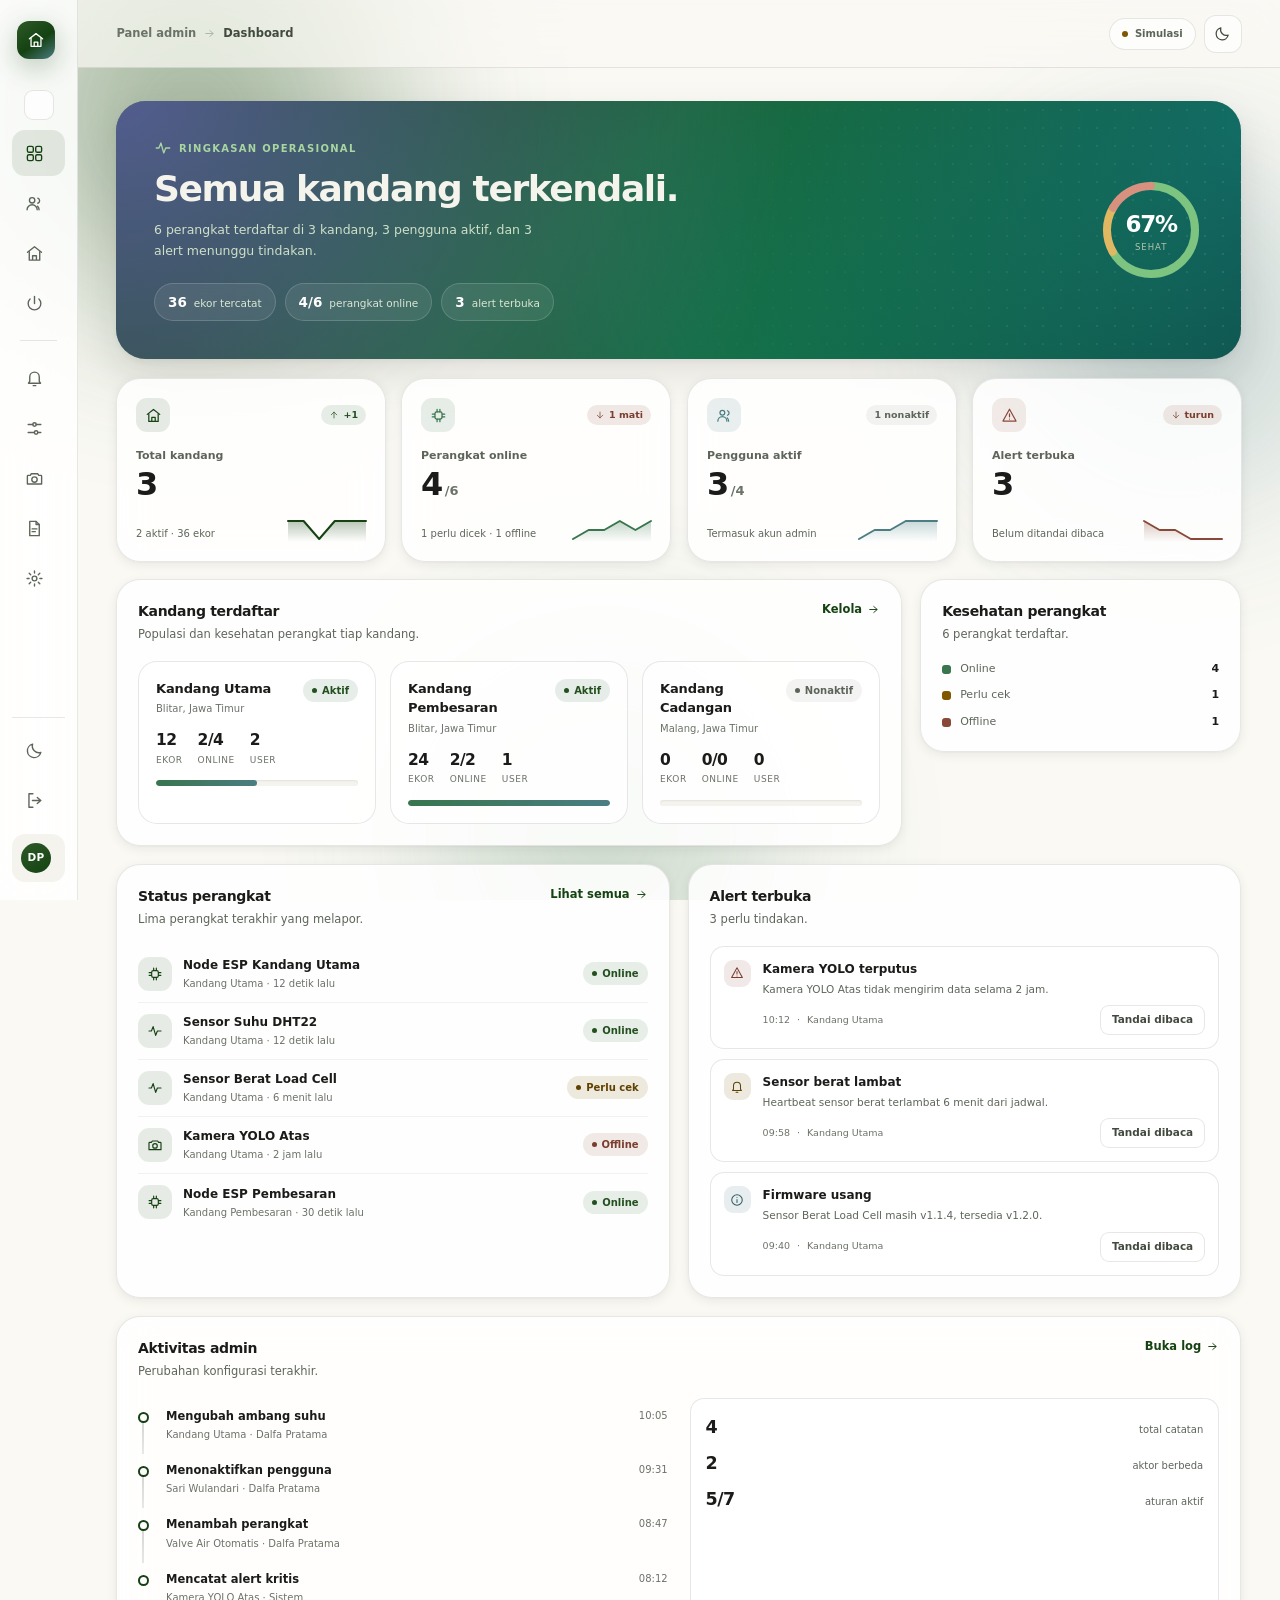
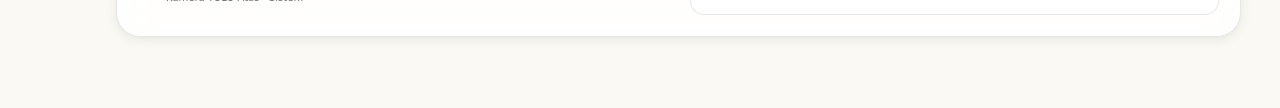
==== admin.html @ d812f69b "Shrink admin pages further for phone layout Pengecilan lanjutan khusus HP (<=640px) dan HP kecil (<=" ====
<!doctype html>
<html lang="id" data-theme="light">
  <head>
    <meta charset="UTF-8">
    <meta name="viewport" content="width=device-width, initial-scale=1.0">
    <meta name="theme-color" content="#1f3b2d">
    <meta name="description" content="Panel admin monitoring dan kontrol kandang ayam.">
    <title>Panel Admin — Monitoring Kandang</title>
    <link rel="stylesheet" href="./src/admin/styles.css?v=20261147">
  </head>
  <body>
    <div id="app"></div>
    <div id="live-announcer" class="sr-only" aria-live="polite" aria-atomic="true"></div>
    <script type="module" src="./src/admin/main.mjs?v=20261147"></script>
  </body>
</html>
---- src/admin/styles.css ----
/* ==========================================================================
   Panel Admin — arah visual "Aurora"
   Rail ikon yang melebar saat hover, latar mesh bergradien beranimasi,
   kartu kaca berlapis, dan motion yang kaya.
   Berdiri sendiri: tidak meng-import CSS role pengguna.
   ========================================================================== */

:root {
  color-scheme: light;

  --canvas: #faf9f4;
  --canvas-2: #f2f1e9;
  --surface: rgba(255, 255, 255, .86);
  --surface-solid: #ffffff;
  --surface-2: rgba(255, 255, 255, .62);
  --surface-3: rgba(242, 241, 233, .82);

  --ink: #1b1c19;
  --ink-2: #42493e;
  --ink-3: #5d655a;
  --muted: #6b7268;

  --line: rgba(27, 28, 25, .10);
  --line-2: rgba(27, 28, 25, .06);
  --line-strong: rgba(27, 28, 25, .18);

  /* Aksen: hijau pinus, tembaga, dan air — sama dengan halaman pengguna */
  --violet: #154212;
  --violet-2: #2d5a27;
  --cyan: #4b7d83;
  --mint: #39754d;
  --amber: #7e5700;
  --rose: #8a4938;

  --violet-tint: rgba(21, 66, 18, .10);
  --cyan-tint: rgba(75, 125, 131, .12);
  --mint-tint: rgba(57, 117, 77, .12);
  --amber-tint: rgba(126, 87, 0, .12);
  --rose-tint: rgba(138, 73, 56, .10);

  --ok-fg: #23501e;  --ok-bg: rgba(57, 117, 77, .12);  --ok-dot: #39754d;
  --warn-fg: #604100; --warn-bg: rgba(126, 87, 0, .13); --warn-dot: #7e5700;
  --bad-fg: #7a3d2e; --bad-bg: rgba(138, 73, 56, .12);  --bad-dot: #8a4938;
  --info-fg: #2f5b60; --info-bg: rgba(75, 125, 131, .13); --info-dot: #4b7d83;
  --neutral-fg: #5d655a; --neutral-bg: rgba(27, 28, 25, .05); --neutral-dot: #94998f;

  --r-2xl: 30px;
  --r-xl: 24px;
  --r-lg: 19px;
  --r-md: 14px;
  --r-sm: 10px;

  --sh-xs: 0 1px 2px rgba(27, 28, 25, .04);
  --sh-sm: 0 3px 12px rgba(27, 28, 25, .07), 0 1px 3px rgba(27, 28, 25, .04);
  --sh-md: 0 16px 40px rgba(27, 28, 25, .11), 0 3px 10px rgba(27, 28, 25, .05);
  --sh-lg: 0 32px 72px rgba(27, 28, 25, .22);
  --sh-glow: 0 8px 28px rgba(21, 66, 18, .28);

  --rail-w: 78px;
  --rail-w-open: 236px;
  --ease: cubic-bezier(.32, .72, 0, 1);
  --ease-bounce: cubic-bezier(.34, 1.56, .64, 1);
}

[data-theme="night"] {
  color-scheme: dark;

  --canvas: #0c1510;
  --canvas-2: #101a14;
  --surface: rgba(20, 30, 24, .78);
  --surface-solid: #141e18;
  --surface-2: rgba(24, 34, 28, .68);
  --surface-3: rgba(34, 44, 38, .76);

  --ink: #dae5dc;
  --ink-2: #bccbb9;
  --ink-3: #9aab98;
  --muted: #7d8c7b;

  --line: rgba(218, 229, 220, .12);
  --line-2: rgba(218, 229, 220, .07);
  --line-strong: rgba(218, 229, 220, .20);

  /* Aksen malam pengguna: hijau neon, emas, dan mint */
  --violet: #4be277;
  --violet-2: #74dc9b;
  --cyan: #74dc9b;
  --mint: #4be277;
  --amber: #ffc640;
  --rose: #ffb4ab;

  --violet-tint: rgba(75, 226, 119, .14);
  --cyan-tint: rgba(116, 220, 155, .14);
  --mint-tint: rgba(75, 226, 119, .14);
  --amber-tint: rgba(255, 198, 64, .15);
  --rose-tint: rgba(255, 180, 171, .14);

  --ok-fg: #9dd090;  --ok-bg: rgba(75, 226, 119, .14);  --ok-dot: #4be277;
  --warn-fg: #ffd879; --warn-bg: rgba(255, 198, 64, .15); --warn-dot: #ffc640;
  --bad-fg: #ffb4ab; --bad-bg: rgba(255, 180, 171, .14);  --bad-dot: #ff9d92;
  --info-fg: #9fe3b8; --info-bg: rgba(116, 220, 155, .13); --info-dot: #74dc9b;
  --neutral-fg: #bccbb9; --neutral-bg: rgba(218, 229, 220, .08); --neutral-dot: #7d8c7b;

  --sh-xs: 0 1px 2px rgba(0, 0, 0, .5);
  --sh-sm: 0 4px 14px rgba(0, 0, 0, .45);
  --sh-md: 0 18px 44px rgba(0, 0, 0, .55);
  --sh-lg: 0 36px 80px rgba(0, 0, 0, .7);
  --sh-glow: 0 8px 32px rgba(75, 226, 119, .30);
}

/* ---------- base ---------- */

* { box-sizing: border-box; }

html { min-width: 320px; }

body {
  margin: 0;
  min-width: 320px;
  min-height: 100vh;
  color: var(--ink);
  background: var(--canvas);
  font-family: system-ui, -apple-system, BlinkMacSystemFont, "Segoe UI", sans-serif;
  -webkit-font-smoothing: antialiased;
  font-size: 14px;
  line-height: 1.5;
  overflow-x: hidden;
}

button, input, select { font: inherit; color: inherit; }
a { color: inherit; }
h1, h2, h3, p { margin: 0; }

:focus-visible {
  outline: 2px solid var(--violet);
  outline-offset: 3px;
  border-radius: 6px;
}

.icon { width: 18px; height: 18px; flex: 0 0 auto; }

#live-announcer, .sr-only {
  position: absolute;
  width: 1px; height: 1px;
  padding: 0; margin: -1px;
  overflow: hidden;
  clip: rect(0, 0, 0, 0);
  white-space: nowrap;
  border: 0;
}

/* ---------- latar aurora ---------- */

.aurora {
  position: fixed;
  inset: 0;
  z-index: 0;
  overflow: hidden;
  pointer-events: none;
}

.aurora i {
  position: absolute;
  display: block;
  border-radius: 50%;
  filter: blur(72px);
  opacity: .55;
  will-change: transform;
}

.aurora i:nth-child(1) {
  width: 46vw; height: 46vw;
  top: -14vw; left: -8vw;
  background: radial-gradient(circle, var(--violet-2), transparent 68%);
  animation: drift-a 26s var(--ease) infinite alternate;
}
.aurora i:nth-child(2) {
  width: 40vw; height: 40vw;
  top: 8vh; right: -12vw;
  background: radial-gradient(circle, var(--cyan), transparent 68%);
  opacity: .38;
  animation: drift-b 32s var(--ease) infinite alternate;
}
.aurora i:nth-child(3) {
  width: 42vw; height: 42vw;
  bottom: -16vw; left: 26vw;
  background: radial-gradient(circle, var(--mint), transparent 70%);
  opacity: .3;
  animation: drift-c 29s var(--ease) infinite alternate;
}

[data-theme="night"] .aurora i { opacity: .30; }
[data-theme="night"] .aurora i:nth-child(2) { opacity: .22; }
[data-theme="night"] .aurora i:nth-child(3) { opacity: .18; }

@keyframes drift-a {
  0% { transform: translate3d(0, 0, 0) scale(1); }
  50% { transform: translate3d(6vw, 5vh, 0) scale(1.12); }
  100% { transform: translate3d(-3vw, 9vh, 0) scale(1.04); }
}
@keyframes drift-b {
  0% { transform: translate3d(0, 0, 0) scale(1.05); }
  50% { transform: translate3d(-7vw, 7vh, 0) scale(.95); }
  100% { transform: translate3d(-2vw, -5vh, 0) scale(1.1); }
}
@keyframes drift-c {
  0% { transform: translate3d(0, 0, 0) scale(1); }
  50% { transform: translate3d(8vw, -6vh, 0) scale(1.1); }
  100% { transform: translate3d(-4vw, -2vh, 0) scale(.98); }
}

/* ---------- shell ---------- */

.shell {
  position: relative;
  z-index: 1;
  display: flex;
  min-height: 100vh;
}

/* ---------- rail ---------- */

.rail {
  position: sticky;
  top: 0;
  z-index: 60;
  display: flex;
  flex-direction: column;
  width: var(--rail-w);
  height: 100vh;
  padding: 18px 12px;
  overflow: hidden;
  background: var(--surface);
  border-right: 1px solid var(--line);
  backdrop-filter: blur(22px) saturate(1.6);
  -webkit-backdrop-filter: blur(22px) saturate(1.6);
  transition: width 260ms var(--ease), box-shadow 260ms var(--ease);
}

/* Sidebar melebar HANYA lewat tombol (bukan hover), supaya tidak
   menggeser konten saat kursor lewat. */
.shell.rail-open .rail {
  width: var(--rail-w-open);
  box-shadow: var(--sh-md);
}
.shell.rail-open .rail-word,
.shell.rail-open .rail-label,
.shell.rail-open .rail-user-copy { opacity: 1; transform: none; }

.rail-toggle {
  display: flex;
  align-items: center;
  justify-content: center;
  gap: 8px;
  width: 30px;
  height: 30px;
  margin: 6px 0 10px;
  padding: 0;
  border: 1px solid var(--line);
  border-radius: 9px;
  color: var(--ink-3);
  background: var(--surface-2);
  font-size: 10.5px;
  font-weight: 650;
  white-space: nowrap;
  overflow: hidden;
  cursor: pointer;
  transition: color 180ms var(--ease), background-color 180ms var(--ease),
              border-color 180ms var(--ease), transform 180ms var(--ease),
              width 260ms var(--ease), height 260ms var(--ease);
}
.rail-toggle .icon { width: 15px; height: 15px; flex: 0 0 auto; }
.rail-toggle-text {
  opacity: 0;
  transition: opacity 160ms var(--ease) 40ms;
}
.rail-toggle:hover {
  color: var(--violet);
  border-color: color-mix(in srgb, var(--violet) 32%, var(--line));
  background: var(--violet-tint);
}
.rail-toggle:active { transform: scale(.96); }
/* saat ciut: tombol jadi ikon persegi di tengah */
.shell:not(.rail-open) .rail-toggle { align-self: center; }
/* saat lebar: tombol melebar penuh dengan tulisan */
.shell.rail-open .rail-toggle {
  align-self: stretch;
  width: 100%;
  height: 34px;
  padding: 0 10px;
  justify-content: flex-start;
}
.shell.rail-open .rail-toggle-text { opacity: 1; }

.rail-logo {
  display: flex;
  align-items: center;
  gap: 12px;
  height: 44px;
  padding: 0 5px;
  margin-bottom: 22px;
  text-decoration: none;
  flex: 0 0 auto;
}

.rail-mark {
  display: grid;
  place-items: center;
  width: 38px;
  height: 38px;
  flex: 0 0 auto;
  border-radius: 12px;
  color: #fff;
  background: linear-gradient(145deg, var(--violet-2), var(--violet) 55%, var(--cyan));
  box-shadow: var(--sh-glow);
  transition: transform 300ms var(--ease-bounce);
}
.rail-logo:hover .rail-mark { transform: rotate(-8deg) scale(1.06); }

.rail-word {
  display: grid;
  gap: 1px;
  min-width: 0;
  opacity: 0;
  transform: translateX(-6px);
  transition: opacity 200ms var(--ease) 40ms, transform 200ms var(--ease) 40ms;
}

.rail-word b {
  color: var(--ink);
  font-size: 14.5px;
  font-weight: 760;
  letter-spacing: -.4px;
  line-height: 1.2;
  white-space: nowrap;
}
.rail-word span {
  color: var(--muted);
  font-size: 9px;
  font-weight: 680;
  letter-spacing: .12em;
  text-transform: uppercase;
  white-space: nowrap;
}

.rail-nav {
  display: flex;
  flex-direction: column;
  gap: 4px;
  flex: 1;
  min-height: 0;
  overflow-y: auto;
  overflow-x: hidden;
  scrollbar-width: none;
}
.rail-nav::-webkit-scrollbar { display: none; }

.rail-sep {
  height: 1px;
  margin: 10px 8px;
  background: var(--line);
  flex: 0 0 auto;
}

.rail-item {
  position: relative;
  display: flex;
  align-items: center;
  gap: 13px;
  height: 46px;
  padding: 0 13px;
  border: 0;
  border-radius: 13px;
  color: var(--ink-3);
  background: transparent;
  font-size: 13px;
  font-weight: 570;
  text-decoration: none;
  white-space: nowrap;
  cursor: pointer;
  flex: 0 0 auto;
  transition: color 160ms var(--ease), background-color 160ms var(--ease);
}

.rail-item .icon {
  width: 19px;
  height: 19px;
  flex: 0 0 auto;
  transition: transform 220ms var(--ease-bounce);
}
.rail-item:hover { color: var(--ink); background: var(--surface-3); }
.rail-item:hover .icon { transform: scale(1.14); }

.rail-label {
  opacity: 0;
  transform: translateX(-6px);
  transition: opacity 180ms var(--ease) 30ms, transform 180ms var(--ease) 30ms;
}

.rail-item.is-active {
  color: var(--violet);
  background: var(--violet-tint);
  font-weight: 700;
}
[data-theme="night"] .rail-item.is-active { color: var(--violet-2); }

.rail-item.is-active::before {
  content: "";
  position: absolute;
  left: -12px;
  top: 50%;
  width: 3px;
  height: 22px;
  border-radius: 0 3px 3px 0;
  background: linear-gradient(180deg, var(--violet-2), var(--cyan));
  transform: translateY(-50%);
  animation: bar-in 300ms var(--ease);
}

@keyframes bar-in {
  from { height: 0; opacity: 0; }
  to { height: 22px; opacity: 1; }
}

.rail-foot {
  display: flex;
  flex-direction: column;
  gap: 4px;
  padding-top: 10px;
  border-top: 1px solid var(--line);
  flex: 0 0 auto;
}

.rail-user {
  display: flex;
  align-items: center;
  gap: 11px;
  padding: 8px 9px;
  margin-top: 6px;
  border-radius: 13px;
  background: var(--surface-3);
  overflow: hidden;
}

.avatar {
  display: grid;
  place-items: center;
  width: 30px;
  height: 30px;
  flex: 0 0 auto;
  border-radius: 50%;
  color: #fff;
  background: linear-gradient(145deg, var(--violet-2), var(--violet));
  font-size: 10.5px;
  font-weight: 760;
  letter-spacing: .02em;
}

.rail-user-copy {
  display: grid;
  gap: 1px;
  min-width: 0;
  opacity: 0;
  transition: opacity 180ms var(--ease) 40ms;
}
.rail-user-copy strong {
  overflow: hidden;
  color: var(--ink);
  font-size: 11.5px;
  font-weight: 680;
  text-overflow: ellipsis;
  white-space: nowrap;
}
.rail-user-copy small { color: var(--muted); font-size: 9.5px; white-space: nowrap; }

/* ---------- main ---------- */

.main { flex: 1; min-width: 0; display: flex; flex-direction: column; }

.topbar {
  position: sticky;
  top: 0;
  z-index: 40;
  display: flex;
  align-items: center;
  gap: 14px;
  height: 68px;
  padding: 0 clamp(18px, 3vw, 40px);
  border-bottom: 1px solid var(--line);
  background: color-mix(in srgb, var(--canvas) 72%, transparent);
  backdrop-filter: blur(20px) saturate(1.5);
  -webkit-backdrop-filter: blur(20px) saturate(1.5);
}

.topbar-left { display: flex; align-items: center; gap: 12px; min-width: 0; flex: 1; }

.crumb {
  display: flex;
  align-items: center;
  gap: 7px;
  color: var(--muted);
  font-size: 11.5px;
  font-weight: 570;
  white-space: nowrap;
  overflow: hidden;
}
.crumb b { color: var(--ink-2); font-weight: 660; }
.crumb .icon { width: 13px; height: 13px; opacity: .45; }

.topbar-right { display: flex; align-items: center; gap: 8px; flex: 0 0 auto; }

.pill-sim {
  display: inline-flex;
  align-items: center;
  gap: 7px;
  height: 32px;
  padding: 0 12px;
  border: 1px solid var(--line);
  border-radius: 99px;
  color: var(--ink-3);
  background: var(--surface-2);
  font-size: 10px;
  font-weight: 660;
  white-space: nowrap;
}
.pill-sim i {
  width: 6px;
  height: 6px;
  border-radius: 50%;
  background: var(--amber);
  animation: pulse-dot 2.4s var(--ease) infinite;
}

@keyframes pulse-dot {
  0%, 100% { box-shadow: 0 0 0 0 rgba(245, 158, 11, .5); opacity: 1; }
  50% { box-shadow: 0 0 0 5px rgba(245, 158, 11, 0); opacity: .65; }
}

.icon-btn {
  display: grid;
  place-items: center;
  width: 38px;
  height: 38px;
  border: 1px solid var(--line);
  border-radius: 12px;
  color: var(--ink-2);
  background: var(--surface-2);
  cursor: pointer;
  transition: background-color 160ms var(--ease), color 160ms var(--ease), border-color 160ms var(--ease), transform 160ms var(--ease-bounce);
}
.icon-btn:hover {
  color: var(--violet);
  border-color: var(--violet);
  background: var(--violet-tint);
  transform: translateY(-1px);
}
.icon-btn:active { transform: translateY(0) scale(.96); }
.icon-btn .icon { width: 17px; height: 17px; }

.menu-btn { display: none; }

/* ---------- canvas ---------- */

.canvas {
  flex: 1;
  width: 100%;
  max-width: 1420px;
  margin: 0 auto;
  padding: clamp(18px, 2.6vw, 34px) clamp(18px, 3vw, 40px) 72px;
}

.stack { display: grid; gap: 18px; }

/* ---------- page head ---------- */

.page-head {
  display: flex;
  flex-wrap: wrap;
  align-items: flex-end;
  justify-content: space-between;
  gap: 14px;
  margin-bottom: 20px;
}

.page-head h1 {
  color: var(--ink);
  font-size: clamp(23px, 2.4vw, 30px);
  font-weight: 760;
  letter-spacing: -1px;
  line-height: 1.1;
}
.page-head h1:focus { outline: none; }

.page-head p {
  max-width: 62ch;
  margin-top: 6px;
  color: var(--ink-3);
  font-size: 12.5px;
  line-height: 1.6;
}

/* ---------- entrance animation ---------- */

.rise {
  animation: rise 520ms var(--ease) both;
  animation-delay: calc(var(--i, 0) * 70ms);
}

@keyframes rise {
  from { opacity: 0; transform: translateY(16px) scale(.985); }
  to { opacity: 1; transform: none; }
}

/* ---------- hero ---------- */

.hero {
  position: relative;
  overflow: hidden;
  display: grid;
  grid-template-columns: minmax(0, 1fr) auto;
  align-items: center;
  gap: 28px;
  padding: clamp(26px, 3.2vw, 38px);
  border-radius: var(--r-2xl);
  color: #f5f4ec;
  background: linear-gradient(135deg, #12380f 0%, #1a4f17 42%, #0f3020 100%);
  box-shadow: var(--sh-md);
  isolation: isolate;
}

.hero::before {
  content: "";
  position: absolute;
  z-index: -1;
  inset: -40%;
  background:
    radial-gradient(circle at 22% 18%, rgba(139, 125, 255, .55), transparent 42%),
    radial-gradient(circle at 78% 28%, rgba(18, 179, 200, .42), transparent 46%),
    radial-gradient(circle at 52% 88%, rgba(16, 185, 129, .34), transparent 48%);
  animation: hero-swirl 22s linear infinite;
}

@keyframes hero-swirl {
  0% { transform: rotate(0deg) scale(1.05); }
  50% { transform: rotate(180deg) scale(1.16); }
  100% { transform: rotate(360deg) scale(1.05); }
}

.hero::after {
  content: "";
  position: absolute;
  z-index: -1;
  inset: 0;
  background-image: radial-gradient(rgba(255, 255, 255, .10) 1px, transparent 1px);
  background-size: 18px 18px;
  mask-image: linear-gradient(115deg, transparent 45%, #000 100%);
  -webkit-mask-image: linear-gradient(115deg, transparent 45%, #000 100%);
}

.hero > * { position: relative; z-index: 1; }

.hero-eyebrow {
  display: inline-flex;
  align-items: center;
  gap: 7px;
  margin-bottom: 13px;
  color: #a8d5a0;
  font-size: 10px;
  font-weight: 720;
  letter-spacing: .13em;
  text-transform: uppercase;
}

.hero h1 {
  font-size: clamp(25px, 3.3vw, 36px);
  font-weight: 770;
  letter-spacing: -1.4px;
  line-height: 1.08;
}
.hero h1:focus { outline: none; }

.hero-sub {
  max-width: 48ch;
  margin-top: 11px;
  color: #cfe0c9;
  font-size: 12.5px;
  line-height: 1.65;
}

.hero-stats {
  display: flex;
  flex-wrap: wrap;
  gap: 9px;
  margin-top: 22px;
}

.hero-stat {
  display: inline-flex;
  align-items: baseline;
  gap: 7px;
  padding: 8px 13px;
  border: 1px solid rgba(255, 255, 255, .16);
  border-radius: 99px;
  background: rgba(255, 255, 255, .08);
  color: #dbe7d4;
  font-size: 10.5px;
  white-space: nowrap;
  backdrop-filter: blur(6px);
  transition: background-color 200ms var(--ease), border-color 200ms var(--ease), transform 200ms var(--ease-bounce);
}
.hero-stat:hover {
  background: rgba(255, 255, 255, .16);
  border-color: rgba(255, 255, 255, .3);
  transform: translateY(-2px);
}
.hero-stat b {
  color: #ffffff;
  font-size: 13.5px;
  font-weight: 760;
  font-variant-numeric: tabular-nums;
}

.hero-ring { flex: 0 0 auto; }
.hero-ring-wrap { position: relative; }
.hero-ring svg, .hero-ring-wrap svg { display: block; }
.hero-ring-center {
  position: absolute;
  inset: 0;
  display: grid;
  place-content: center;
  text-align: center;
}
.hero-ring-center b {
  color: #ffffff;
  font-size: 23px;
  font-weight: 780;
  letter-spacing: -1.2px;
  font-variant-numeric: tabular-nums;
}
.hero-ring-center span {
  color: #b3c4ad;
  font-size: 8.5px;
  letter-spacing: .12em;
  text-transform: uppercase;
}

/* ---------- KPI ---------- */

.kpi-grid { display: grid; grid-template-columns: repeat(4, minmax(0, 1fr)); gap: 15px; }

.kpi {
  position: relative;
  overflow: hidden;
  display: flex;
  flex-direction: column;
  gap: 3px;
  padding: 19px;
  border: 1px solid var(--line);
  border-radius: var(--r-xl);
  background: var(--surface);
  backdrop-filter: blur(18px) saturate(1.4);
  -webkit-backdrop-filter: blur(18px) saturate(1.4);
  box-shadow: var(--sh-sm);
  transition: transform 260ms var(--ease), box-shadow 260ms var(--ease), border-color 260ms var(--ease);
}

.kpi::before {
  content: "";
  position: absolute;
  inset: 0 0 auto 0;
  height: 3px;
  background: linear-gradient(90deg, var(--tone), transparent);
  opacity: 0;
  transition: opacity 260ms var(--ease);
}

.kpi:hover {
  transform: translateY(-4px);
  box-shadow: var(--sh-md);
  border-color: var(--line-strong);
}
.kpi:hover::before { opacity: 1; }

.kpi-head { display: flex; align-items: center; justify-content: space-between; gap: 9px; margin-bottom: 13px; }

.kpi-icon {
  display: grid;
  place-items: center;
  width: 34px;
  height: 34px;
  border-radius: 11px;
  color: var(--tone);
  background: var(--tone-bg);
  transition: transform 300ms var(--ease-bounce);
}
.kpi:hover .kpi-icon { transform: scale(1.1) rotate(-6deg); }
.kpi-icon .icon { width: 17px; height: 17px; }

.kpi-delta {
  display: inline-flex;
  align-items: center;
  gap: 4px;
  padding: 3px 8px;
  border-radius: 99px;
  color: var(--ok-fg);
  background: var(--ok-bg);
  font-size: 9.5px;
  font-weight: 720;
  white-space: nowrap;
}
.kpi-delta .icon { width: 10px; height: 10px; }
.kpi-delta.is-down { color: var(--bad-fg); background: var(--bad-bg); }
.kpi-delta.is-flat { color: var(--neutral-fg); background: var(--neutral-bg); }

.kpi-label { color: var(--ink-3); font-size: 11px; font-weight: 620; }

.kpi-value {
  display: flex;
  align-items: baseline;
  gap: 3px;
  color: var(--ink);
  font-size: 32px;
  font-weight: 780;
  letter-spacing: -1.6px;
  line-height: 1.04;
  font-variant-numeric: tabular-nums;
}
.kpi-value small { color: var(--muted); font-size: 13px; font-weight: 600; letter-spacing: 0; }

.kpi-foot {
  display: flex;
  align-items: flex-end;
  justify-content: space-between;
  gap: 9px;
  margin-top: 11px;
}
.kpi-note { color: var(--ink-3); font-size: 10px; line-height: 1.45; }

.spark { width: 78px; height: 27px; flex: 0 0 auto; overflow: visible; }
.spark polyline {
  stroke-dasharray: 300;
  stroke-dashoffset: 300;
  animation: draw 1100ms var(--ease) forwards;
  animation-delay: calc(var(--i, 0) * 70ms + 260ms);
}
@keyframes draw { to { stroke-dashoffset: 0; } }

/* ---------- card ---------- */

.card {
  min-width: 0;
  padding: 21px;
  border: 1px solid var(--line);
  border-radius: var(--r-xl);
  background: var(--surface);
  backdrop-filter: blur(18px) saturate(1.4);
  -webkit-backdrop-filter: blur(18px) saturate(1.4);
  box-shadow: var(--sh-sm);
  transition: box-shadow 260ms var(--ease), border-color 260ms var(--ease);
}
.card:hover { box-shadow: var(--sh-md); }

.card--flush { padding: 0; overflow: hidden; }

.card-head {
  display: flex;
  align-items: flex-start;
  justify-content: space-between;
  gap: 12px;
  margin-bottom: 17px;
}
.card-head h2 { color: var(--ink); font-size: 14px; font-weight: 730; letter-spacing: -.3px; }
.card-head p { margin-top: 4px; color: var(--ink-3); font-size: 11.5px; line-height: 1.55; }

.card-link {
  display: inline-flex;
  align-items: center;
  gap: 5px;
  flex: 0 0 auto;
  color: var(--violet);
  font-size: 11.5px;
  font-weight: 670;
  text-decoration: none;
  white-space: nowrap;
  transition: gap 180ms var(--ease), color 180ms var(--ease);
}
.card-link:hover { gap: 9px; text-decoration: underline; text-underline-offset: 3px; }
.card-link .icon { width: 13px; height: 13px; }
[data-theme="night"] .card-link { color: var(--violet-2); }

.card-pad { padding: 21px 21px 0; }
.card-pad-x { padding: 0 21px; }

/* ---------- layout ---------- */

.duo { display: grid; grid-template-columns: minmax(0, 1.42fr) minmax(0, .58fr); gap: 18px; align-items: start; }
.duo-eq { display: grid; grid-template-columns: repeat(2, minmax(0, 1fr)); gap: 18px; align-items: stretch; }
.duo-eq > .card { display: flex; flex-direction: column; }
.duo-eq > .card > .modal-actions { margin-top: auto; }

/* ---------- chips ---------- */

.chip {
  display: inline-flex;
  align-items: center;
  gap: 5px;
  height: 23px;
  padding: 0 9px;
  border-radius: 99px;
  font-size: 10px;
  font-weight: 690;
  white-space: nowrap;
}
.chip::before {
  content: "";
  width: 5px;
  height: 5px;
  flex: 0 0 auto;
  border-radius: 50%;
  background: currentColor;
}
.chip--ok { color: var(--ok-fg); background: var(--ok-bg); }
.chip--warn { color: var(--warn-fg); background: var(--warn-bg); }
.chip--bad { color: var(--bad-fg); background: var(--bad-bg); }
.chip--neutral { color: var(--neutral-fg); background: var(--neutral-bg); }

.chip--ok::before { animation: pulse-dot 2.6s var(--ease) infinite; }

.tag {
  display: inline-flex;
  align-items: center;
  height: 22px;
  padding: 0 8px;
  border-radius: 7px;
  font-size: 9.5px;
  font-weight: 730;
  letter-spacing: .05em;
  text-transform: uppercase;
  white-space: nowrap;
}
.tag--admin { color: var(--violet); background: var(--violet-tint); }
.tag--user { color: var(--cyan); background: var(--cyan-tint); }
[data-theme="night"] .tag--admin { color: var(--violet-2); }
[data-theme="night"] .tag--user { color: var(--cyan); }

/* ---------- buttons ---------- */

.btn {
  position: relative;
  display: inline-flex;
  align-items: center;
  justify-content: center;
  gap: 7px;
  height: 38px;
  padding: 0 15px;
  border: 1px solid var(--line);
  border-radius: var(--r-sm);
  color: var(--ink-2);
  background: var(--surface-2);
  font-size: 12px;
  font-weight: 650;
  text-decoration: none;
  white-space: nowrap;
  cursor: pointer;
  overflow: hidden;
  transition: background-color 160ms var(--ease), border-color 160ms var(--ease), color 160ms var(--ease), box-shadow 160ms var(--ease), transform 120ms var(--ease);
}
.btn:hover { color: var(--ink); background: var(--surface-3); border-color: var(--line-strong); }
.btn:active { transform: scale(.97); }
.btn .icon { width: 15px; height: 15px; }

.btn--primary {
  border-color: transparent;
  color: #fff;
  background: linear-gradient(135deg, var(--violet-2), var(--violet));
  box-shadow: var(--sh-glow);
}
.btn--primary:hover {
  border-color: transparent;
  color: #fff;
  background: linear-gradient(135deg, #9d90ff, #5b4ce8);
  box-shadow: 0 10px 32px rgba(109, 94, 252, .42);
}

.btn--danger { color: var(--bad-fg); border-color: color-mix(in srgb, var(--bad-dot) 30%, var(--line)); background: var(--bad-bg); }
.btn--danger:hover { color: var(--bad-fg); border-color: var(--bad-dot); background: color-mix(in srgb, var(--bad-bg) 70%, var(--bad-dot)); }

.btn--ok { color: var(--ok-fg); border-color: color-mix(in srgb, var(--ok-dot) 30%, var(--line)); background: var(--ok-bg); }
.btn--ok:hover { color: var(--ok-fg); border-color: var(--ok-dot); background: color-mix(in srgb, var(--ok-bg) 70%, var(--ok-dot)); }

.btn--ghost { border-color: transparent; background: transparent; color: var(--ink-3); }
.btn--ghost:hover { border-color: transparent; background: var(--surface-3); color: var(--ink); }

.btn--sm { height: 30px; padding: 0 11px; font-size: 10.5px; border-radius: 9px; }
.btn--icon { width: 32px; height: 32px; padding: 0; }
.btn:disabled { opacity: .42; cursor: not-allowed; box-shadow: none; }
.btn:disabled:hover { transform: none; }

/* ---------- toolbar ---------- */

.toolbar {
  display: flex;
  flex-wrap: wrap;
  align-items: center;
  justify-content: space-between;
  gap: 10px;
  padding-bottom: 17px;
}

.search {
  position: relative;
  display: flex;
  align-items: center;
  flex: 1 1 220px;
  max-width: 330px;
}
.search .icon {
  position: absolute;
  left: 12px;
  width: 15px;
  height: 15px;
  color: var(--muted);
  pointer-events: none;
  transition: color 160ms var(--ease);
}
.search:focus-within .icon { color: var(--violet); }
.search input {
  width: 100%;
  height: 39px;
  padding: 0 12px 0 34px;
  border: 1px solid var(--line);
  border-radius: var(--r-sm);
  color: var(--ink);
  background: var(--surface-2);
  font-size: 12px;
  transition: border-color 160ms var(--ease), background-color 160ms var(--ease), box-shadow 160ms var(--ease);
}
.search input::placeholder { color: var(--muted); }
.search input:focus {
  border-color: var(--violet);
  background: var(--surface-solid);
  outline: none;
  box-shadow: 0 0 0 4px var(--violet-tint);
}

.segmented {
  display: inline-flex;
  gap: 2px;
  padding: 3px;
  border: 1px solid var(--line);
  border-radius: 11px;
  background: var(--surface-2);
}
.segmented button {
  height: 30px;
  padding: 0 12px;
  border: 0;
  border-radius: 8px;
  color: var(--ink-3);
  background: transparent;
  font-size: 11px;
  font-weight: 640;
  cursor: pointer;
  transition: background-color 170ms var(--ease), color 170ms var(--ease), box-shadow 170ms var(--ease);
}
.segmented button:hover { color: var(--ink); }
.segmented button.is-on {
  color: #fff;
  background: linear-gradient(135deg, var(--violet-2), var(--violet));
  box-shadow: var(--sh-glow);
  font-weight: 700;
}

.select {
  height: 39px;
  padding: 0 33px 0 11px;
  border: 1px solid var(--line);
  border-radius: var(--r-sm);
  color: var(--ink-2);
  background: var(--surface-2) url("data:image/svg+xml,%3Csvg xmlns='http://www.w3.org/2000/svg' width='12' height='12' viewBox='0 0 24 24' fill='none' stroke='%238b90a4' stroke-width='2.4' stroke-linecap='round' stroke-linejoin='round'%3E%3Cpath d='m6 9 6 6 6-6'/%3E%3C/svg%3E") no-repeat right 11px center;
  font-size: 12px;
  cursor: pointer;
  appearance: none;
  transition: border-color 160ms var(--ease), box-shadow 160ms var(--ease);
}
.select:focus { border-color: var(--violet); outline: none; box-shadow: 0 0 0 4px var(--violet-tint); }

/* ---------- table ---------- */

.tbl-wrap { width: 100%; overflow-x: auto; }

.tbl { width: 100%; border-collapse: separate; border-spacing: 0; font-size: 12.5px; }

.tbl thead th {
  padding: 10px 14px;
  border-bottom: 1px solid var(--line);
  color: var(--ink-3);
  background: var(--surface-2);
  font-size: 9.5px;
  font-weight: 730;
  letter-spacing: .09em;
  text-align: left;
  text-transform: uppercase;
  white-space: nowrap;
}
.tbl thead th:first-child { padding-left: 21px; }
.tbl thead th:last-child { padding-right: 21px; }

.tbl tbody td {
  padding: 13px 14px;
  border-bottom: 1px solid var(--line-2);
  color: var(--ink-2);
  vertical-align: middle;
  transition: background-color 150ms var(--ease);
}
.tbl tbody td:first-child { padding-left: 21px; }
.tbl tbody td:last-child { padding-right: 21px; }
.tbl tbody tr:last-child td { border-bottom: 0; }
.tbl tbody tr:hover td { background: var(--surface-3); }

.cell-id { display: flex; align-items: center; gap: 11px; }
.cell-id-copy { min-width: 0; }
.cell-strong { display: block; color: var(--ink); font-size: 12.5px; font-weight: 660; }
.cell-sub { display: block; margin-top: 2px; color: var(--muted); font-size: 10.5px; }
.cell-actions { display: flex; flex-wrap: wrap; gap: 6px; justify-content: flex-end; }
.tbl th.is-right, .tbl td.is-right { text-align: right; }

.mini-avatar {
  display: grid;
  place-items: center;
  width: 33px;
  height: 33px;
  flex: 0 0 auto;
  border-radius: 50%;
  color: var(--violet);
  background: var(--violet-tint);
  font-size: 11px;
  font-weight: 750;
  transition: transform 240ms var(--ease-bounce);
}
.tbl tbody tr:hover .mini-avatar { transform: scale(1.1); }
[data-theme="night"] .mini-avatar { color: var(--violet-2); }

/* ---------- rows ---------- */

.row-list { display: grid; }

.row {
  display: flex;
  align-items: center;
  gap: 11px;
  min-height: 57px;
  padding: 9px 0;
  border-bottom: 1px solid var(--line-2);
  transition: padding-left 200ms var(--ease);
}
.row:last-child { border-bottom: 0; }
.row:hover { padding-left: 4px; }

.row-icon {
  display: grid;
  place-items: center;
  width: 34px;
  height: 34px;
  flex: 0 0 auto;
  border-radius: 11px;
  color: var(--violet);
  background: var(--violet-tint);
  transition: transform 260ms var(--ease-bounce);
}
.row:hover .row-icon { transform: scale(1.08); }
.row-icon .icon { width: 16px; height: 16px; }
[data-theme="night"] .row-icon { color: var(--violet-2); }

.row-copy { min-width: 0; flex: 1; }
.row-copy strong {
  display: block;
  overflow: hidden;
  color: var(--ink);
  font-size: 12px;
  font-weight: 660;
  text-overflow: ellipsis;
  white-space: nowrap;
}
.row-copy small {
  display: block;
  margin-top: 2px;
  overflow: hidden;
  color: var(--muted);
  font-size: 10px;
  text-overflow: ellipsis;
  white-space: nowrap;
}

/* ---------- alert ---------- */

.alert-list { display: grid; gap: 10px; }

.alert {
  display: grid;
  grid-template-columns: auto minmax(0, 1fr);
  gap: 12px;
  padding: 13px;
  border: 1px solid var(--line);
  border-radius: var(--r-md);
  background: var(--surface-2);
  transition: border-color 200ms var(--ease), background-color 200ms var(--ease), transform 200ms var(--ease);
}
.alert:hover { border-color: var(--line-strong); background: var(--surface-3); transform: translateX(3px); }

.alert-dot { display: grid; place-items: center; width: 27px; height: 27px; border-radius: 9px; }
.alert-dot .icon { width: 14px; height: 14px; }
.alert-dot.is-kritis { color: var(--bad-fg); background: var(--bad-bg); }
.alert-dot.is-peringatan { color: var(--warn-fg); background: var(--warn-bg); }
.alert-dot.is-info { color: var(--info-fg); background: var(--info-bg); }

.alert-body { min-width: 0; }
.alert-body strong { display: block; color: var(--ink); font-size: 12px; font-weight: 660; }
.alert-body p { margin-top: 3px; color: var(--ink-3); font-size: 10.5px; line-height: 1.55; }
.alert-meta { display: flex; align-items: center; gap: 7px; margin-top: 8px; color: var(--muted); font-size: 9.5px; }
.alert-meta .btn { margin-left: auto; }

/* ---------- timeline ---------- */

.timeline { display: grid; }

.tl-row {
  position: relative;
  display: grid;
  grid-template-columns: 17px minmax(0, 1fr) auto;
  gap: 11px;
  padding: 10px 0;
}
.tl-row:not(:last-child)::before {
  content: "";
  position: absolute;
  left: 4px;
  top: 24px;
  bottom: -2px;
  width: 1.5px;
  background: linear-gradient(180deg, var(--line-strong), var(--line));
}
.tl-node {
  width: 11px;
  height: 11px;
  margin-top: 4px;
  border-radius: 50%;
  background: var(--surface-solid);
  box-shadow: inset 0 0 0 2px var(--violet);
  transition: transform 240ms var(--ease-bounce), box-shadow 240ms var(--ease);
}
.tl-row:hover .tl-node {
  transform: scale(1.35);
  box-shadow: inset 0 0 0 2px var(--violet), 0 0 0 4px var(--violet-tint);
}
.tl-copy { min-width: 0; }
.tl-copy strong { display: block; color: var(--ink); font-size: 11.5px; font-weight: 650; }
.tl-copy small { display: block; margin-top: 2px; color: var(--muted); font-size: 10px; }
.tl-row time { color: var(--muted); font-size: 10px; font-variant-numeric: tabular-nums; white-space: nowrap; }

/* ---------- coop ---------- */

.coop-grid { display: grid; grid-template-columns: repeat(3, minmax(0, 1fr)); gap: 14px; }

.coop {
  position: relative;
  overflow: hidden;
  display: flex;
  flex-direction: column;
  gap: 13px;
  padding: 17px;
  border: 1px solid var(--line);
  border-radius: var(--r-lg);
  background: var(--surface-2);
  transition: transform 240ms var(--ease), border-color 240ms var(--ease), box-shadow 240ms var(--ease), background-color 240ms var(--ease);
}
.coop::after {
  content: "";
  position: absolute;
  inset: auto -30% -60% -30%;
  height: 120px;
  border-radius: 50%;
  background: radial-gradient(circle, var(--violet-tint), transparent 70%);
  opacity: 0;
  transition: opacity 300ms var(--ease);
  pointer-events: none;
}
.coop:hover {
  transform: translateY(-4px);
  border-color: var(--line-strong);
  background: var(--surface);
  box-shadow: var(--sh-md);
}
.coop:hover::after { opacity: 1; }

.coop-top { position: relative; z-index: 1; display: flex; align-items: flex-start; justify-content: space-between; gap: 9px; }
.coop-top h3 { color: var(--ink); font-size: 13px; font-weight: 690; letter-spacing: -.15px; }
.coop-top p { margin-top: 3px; color: var(--muted); font-size: 10px; }

.coop-stats { position: relative; z-index: 1; display: flex; gap: 15px; }
.coop-stat { display: grid; gap: 1px; }
.coop-stat b {
  color: var(--ink);
  font-size: 15.5px;
  font-weight: 750;
  letter-spacing: -.5px;
  font-variant-numeric: tabular-nums;
}
.coop-stat span { color: var(--muted); font-size: 9px; letter-spacing: .06em; text-transform: uppercase; }

.meter {
  position: relative;
  z-index: 1;
  height: 6px;
  border-radius: 99px;
  background: var(--surface-3);
  overflow: hidden;
  box-shadow: inset 0 1px 2px rgba(20, 22, 31, .07);
}
.meter > i {
  display: block;
  height: 100%;
  border-radius: 99px;
  background: linear-gradient(90deg, var(--mint), var(--cyan));
  transform-origin: left;
  animation: meter-fill 900ms var(--ease) both;
}
@keyframes meter-fill { from { transform: scaleX(0); } to { transform: scaleX(1); } }

/* ---------- legend ---------- */

.legend { display: grid; gap: 10px; }
.legend-row { display: flex; align-items: center; gap: 9px; font-size: 11px; }
.legend-row i { width: 9px; height: 9px; flex: 0 0 auto; border-radius: 3px; }
.legend-row span { color: var(--ink-3); }
.legend-row b { margin-left: auto; color: var(--ink); font-weight: 720; font-variant-numeric: tabular-nums; }

/* ---------- forms ---------- */

.form-grid { display: grid; grid-template-columns: repeat(2, minmax(0, 1fr)); gap: 14px; }
.field-full { grid-column: 1 / -1; }

.field { display: grid; gap: 6px; }
.field > span.label { color: var(--ink-2); font-size: 11px; font-weight: 650; }

.field input, .field select {
  width: 100%;
  height: 41px;
  padding: 0 11px;
  border: 1px solid var(--line);
  border-radius: var(--r-sm);
  color: var(--ink);
  background: var(--surface-2);
  font-size: 12.5px;
  transition: border-color 160ms var(--ease), background-color 160ms var(--ease), box-shadow 160ms var(--ease);
}
.field input::placeholder { color: var(--muted); }
.field input:focus, .field select:focus {
  border-color: var(--violet);
  background: var(--surface-solid);
  outline: none;
  box-shadow: 0 0 0 4px var(--violet-tint);
}
.field input[readonly] { color: var(--ink-3); background: var(--surface-3); cursor: default; }

.hint { color: var(--muted); font-size: 10px; line-height: 1.45; }
.field-filter { max-width: 250px; }

.form-error {
  display: flex;
  align-items: flex-start;
  gap: 8px;
  margin-top: 13px;
  padding: 11px 13px;
  border: 1px solid color-mix(in srgb, var(--bad-dot) 30%, var(--line));
  border-radius: var(--r-sm);
  color: var(--bad-fg);
  background: var(--bad-bg);
  font-size: 11px;
  font-weight: 640;
  line-height: 1.5;
  animation: shake 380ms var(--ease);
}
.form-error .icon { width: 14px; height: 14px; flex: 0 0 auto; margin-top: 1px; }

@keyframes shake {
  0%, 100% { transform: translateX(0); }
  20% { transform: translateX(-5px); }
  40% { transform: translateX(5px); }
  60% { transform: translateX(-3px); }
  80% { transform: translateX(3px); }
}

/* ---------- switch ---------- */

.switch {
  display: inline-flex;
  align-items: center;
  gap: 7px;
  height: 29px;
  padding: 0 11px 0 6px;
  border: 1px solid var(--line);
  border-radius: 99px;
  color: var(--ink-3);
  background: var(--surface-2);
  font-size: 10px;
  font-weight: 720;
  cursor: pointer;
  transition: background-color 190ms var(--ease), color 190ms var(--ease), border-color 190ms var(--ease);
}
.switch i {
  position: relative;
  width: 27px;
  height: 16px;
  border-radius: 99px;
  background: var(--neutral-dot);
  transition: background-color 210ms var(--ease);
}
.switch i::after {
  content: "";
  position: absolute;
  top: 2px;
  left: 2px;
  width: 12px;
  height: 12px;
  border-radius: 50%;
  background: #fff;
  box-shadow: 0 1px 3px rgba(0, 0, 0, .3);
  transition: transform 240ms var(--ease-bounce);
}
.switch[aria-pressed="true"] {
  color: var(--ok-fg);
  border-color: color-mix(in srgb, var(--ok-dot) 34%, var(--line));
  background: var(--ok-bg);
}
.switch[aria-pressed="true"] i { background: var(--ok-dot); }
.switch[aria-pressed="true"] i::after { transform: translateX(11px); }

/* ---------- kontrol aktuator ---------- */

.act-grid { display: grid; grid-template-columns: repeat(3, minmax(0, 1fr)); gap: 15px; }

.act-card {
  display: flex;
  flex-direction: column;
  gap: 4px;
  transition: border-color 240ms var(--ease), box-shadow 240ms var(--ease), transform 240ms var(--ease);
}
.act-card.is-on {
  border-color: color-mix(in srgb, var(--tone) 44%, var(--line));
  box-shadow: var(--sh-md), 0 0 0 1px color-mix(in srgb, var(--tone) 24%, transparent);
}

.act-head { display: flex; align-items: center; justify-content: space-between; gap: 10px; margin-bottom: 14px; }

.act-icon {
  display: grid;
  place-items: center;
  width: 40px;
  height: 40px;
  border-radius: 12px;
  color: var(--tone);
  background: color-mix(in srgb, var(--tone) 13%, transparent);
  transition: transform 300ms var(--ease-bounce), background-color 300ms var(--ease);
}
.act-card.is-on .act-icon {
  background: color-mix(in srgb, var(--tone) 22%, transparent);
  transform: scale(1.08);
  animation: act-glow 2.6s var(--ease) infinite;
}
.act-icon .icon { width: 19px; height: 19px; }

@keyframes act-glow {
  0%, 100% { box-shadow: 0 0 0 0 color-mix(in srgb, var(--tone) 34%, transparent); }
  50% { box-shadow: 0 0 0 8px transparent; }
}

.act-title { color: var(--ink); font-size: 14px; font-weight: 710; letter-spacing: -.3px; }
.act-sub { color: var(--ink-3); font-size: 11px; line-height: 1.55; margin-bottom: 12px; }

.act-meta {
  display: grid;
  gap: 7px;
  padding: 11px 12px;
  margin-top: auto;
  border: 1px solid var(--line);
  border-radius: var(--r-md);
  background: var(--surface-2);
}
.act-row { display: flex; align-items: baseline; justify-content: space-between; gap: 10px; }
.act-row span { color: var(--ink-3); font-size: 10.5px; }
.act-row b { color: var(--ink); font-size: 11.5px; font-weight: 700; font-variant-numeric: tabular-nums; }

.act-summary { display: flex; flex-wrap: wrap; align-items: center; justify-content: space-between; gap: 16px; }
.act-summary-copy { min-width: 0; flex: 1 1 260px; }
.eyebrow-mini {
  display: block;
  margin-bottom: 4px;
  color: var(--ink-3);
  font-size: 9.5px;
  font-weight: 700;
  letter-spacing: .1em;
  text-transform: uppercase;
}
.act-summary-copy strong { display: block; color: var(--ink); font-size: 19px; font-weight: 750; letter-spacing: -.5px; }
.act-summary-copy p { margin-top: 4px; color: var(--ink-3); font-size: 11px; line-height: 1.55; }

.act-locked {
  display: flex;
  align-items: center;
  gap: 6px;
  margin-top: 10px;
  color: var(--ink-3);
  font-size: 10px;
  line-height: 1.5;
}
.act-locked .icon { width: 13px; height: 13px; flex: 0 0 auto; }

.vol-form { display: grid; gap: 6px; margin-top: 12px; }
.vol-label { color: var(--ink-3); font-size: 10px; font-weight: 650; }
.vol-row { display: flex; gap: 8px; }
.vol-row input {
  flex: 1;
  min-width: 0;
  height: 32px;
  padding: 0 10px;
  border: 1px solid var(--line);
  border-radius: 9px;
  color: var(--ink);
  background: var(--surface-2);
  font-size: 12px;
  transition: border-color 160ms var(--ease), box-shadow 160ms var(--ease);
}
.vol-row input:focus {
  border-color: var(--violet);
  outline: none;
  box-shadow: 0 0 0 3px var(--violet-tint);
}

/* ---------- notifikasi ---------- */

.notif-list { display: grid; gap: 9px; }

.notif-row {
  display: grid;
  grid-template-columns: auto minmax(0, 1fr) auto;
  align-items: start;
  gap: 12px;
  padding: 13px;
  border: 1px solid var(--line);
  border-radius: var(--r-md);
  background: var(--surface-2);
  transition: border-color 180ms var(--ease), background-color 180ms var(--ease);
}
.notif-row:hover { border-color: var(--line-strong); background: var(--surface-3); }
.notif-row.is-read { opacity: .62; }

.notif-icon {
  display: grid;
  place-items: center;
  width: 30px;
  height: 30px;
  flex: 0 0 auto;
  border-radius: 9px;
  color: var(--violet);
  background: var(--violet-tint);
}
.notif-icon .icon { width: 15px; height: 15px; }
[data-theme="night"] .notif-icon { color: var(--violet-2); }

.notif-copy { min-width: 0; }
.notif-copy strong { display: block; color: var(--ink); font-size: 12px; font-weight: 670; }
.notif-copy p { margin-top: 3px; color: var(--ink-3); font-size: 10.5px; line-height: 1.55; }
.notif-copy time { display: block; margin-top: 5px; color: var(--muted); font-size: 9.5px; }

/* ---------- rules ---------- */

.rule-grid { display: grid; grid-template-columns: repeat(2, minmax(0, 1fr)); gap: 15px; align-items: stretch; }
.rule-grid > .card:last-child:nth-child(odd) { grid-column: 1 / -1; }

.rule-head { display: flex; align-items: flex-start; justify-content: space-between; gap: 12px; margin-bottom: 16px; }
.rule-head h3 { color: var(--ink); font-size: 13.5px; font-weight: 700; letter-spacing: -.2px; }
.rule-head p { margin-top: 4px; color: var(--ink-3); font-size: 10.5px; line-height: 1.55; }
.rule-head .switch { flex: 0 0 auto; }

.rule-fields { display: grid; grid-template-columns: repeat(2, minmax(0, 1fr)); gap: 12px; }

.rule-card.is-off .rule-fields { opacity: .42; pointer-events: none; }
.rule-card.is-off .field input,
.rule-card.is-off .field select { background: var(--surface-3); border-style: dashed; border-color: var(--muted); }

.note {
  display: flex;
  align-items: flex-start;
  gap: 9px;
  padding: 13px 15px;
  border: 1px solid color-mix(in srgb, var(--cyan) 24%, var(--line));
  border-radius: var(--r-md);
  color: var(--info-fg);
  background: var(--info-bg);
  font-size: 11px;
  line-height: 1.6;
}
.note .icon { width: 15px; height: 15px; flex: 0 0 auto; margin-top: 1px; }

/* ---------- audit ---------- */

.audit-summary {
  display: grid;
  gap: 10px;
  align-content: start;
  padding: 15px;
  border: 1px solid var(--line);
  border-radius: var(--r-md);
  background: var(--surface-2);
}
.audit-stat { display: flex; align-items: baseline; justify-content: space-between; gap: 10px; }
.audit-stat b {
  color: var(--ink);
  font-size: 17.5px;
  font-weight: 760;
  letter-spacing: -.6px;
  font-variant-numeric: tabular-nums;
}
.audit-stat span { color: var(--ink-3); font-size: 10px; text-align: right; }

/* ---------- modal ---------- */

.modal-backdrop {
  position: fixed;
  z-index: 120;
  inset: 0;
  display: flex;
  align-items: center;
  justify-content: center;
  padding: 20px;
  background: rgba(10, 11, 18, .52);
  backdrop-filter: blur(7px);
  -webkit-backdrop-filter: blur(7px);
  animation: fade 200ms var(--ease);
}

.modal {
  width: min(520px, 100%);
  max-height: calc(100vh - 40px);
  overflow-y: auto;
  padding: 23px;
  border: 1px solid var(--line-strong);
  border-radius: var(--r-2xl);
  background: var(--surface-solid);
  box-shadow: var(--sh-lg);
  animation: pop 280ms var(--ease-bounce);
}

@keyframes fade { from { opacity: 0; } }
@keyframes pop {
  from { opacity: 0; transform: translateY(18px) scale(.96); }
  to { opacity: 1; transform: none; }
}

.modal-head { display: flex; align-items: flex-start; justify-content: space-between; gap: 12px; margin-bottom: 19px; }
.modal-head h2 { color: var(--ink); font-size: 16.5px; font-weight: 730; letter-spacing: -.4px; }
.modal-head p { margin-top: 5px; color: var(--ink-3); font-size: 11px; line-height: 1.55; }

.modal-actions {
  display: flex;
  justify-content: flex-end;
  gap: 8px;
  margin-top: 21px;
  padding-top: 17px;
  border-top: 1px solid var(--line-2);
}
.modal-actions--start { justify-content: flex-start; }

/* ---------- empty ---------- */

.empty {
  display: flex;
  flex-direction: column;
  align-items: center;
  justify-content: center;
  min-height: 185px;
  padding: 27px 18px;
  text-align: center;
}
.empty-icon {
  display: grid;
  place-items: center;
  width: 44px;
  height: 44px;
  margin-bottom: 13px;
  border-radius: 14px;
  color: var(--ink-3);
  background: var(--surface-2);
  box-shadow: inset 0 0 0 1px var(--line);
}
.empty-icon .icon { width: 19px; height: 19px; }
.empty h3 { color: var(--ink-2); font-size: 12.5px; font-weight: 680; }
.empty p { max-width: 380px; margin-top: 5px; color: var(--muted); font-size: 11px; line-height: 1.6; }

/* ---------- toast ---------- */

.toast {
  position: fixed;
  z-index: 140;
  right: 22px;
  bottom: 22px;
  display: flex;
  align-items: center;
  gap: 9px;
  max-width: min(390px, calc(100vw - 32px));
  padding: 13px 16px;
  border: 1px solid rgba(255, 255, 255, .14);
  border-radius: var(--r-md);
  color: #f3f6f0;
  background: linear-gradient(135deg, #2a2550, #1a1d33);
  box-shadow: var(--sh-lg);
  font-size: 11.5px;
  font-weight: 560;
  line-height: 1.5;
  opacity: 0;
  pointer-events: none;
  transform: translateY(14px) scale(.97);
  transition: opacity 240ms var(--ease), transform 240ms var(--ease-bounce);
}
.toast.is-visible { opacity: 1; transform: none; }
.toast::before {
  content: "";
  width: 7px;
  height: 7px;
  flex: 0 0 auto;
  border-radius: 50%;
  background: var(--mint);
  box-shadow: 0 0 0 4px rgba(16, 185, 129, .18);
}

/* ---------- scrim ---------- */

.scrim {
  display: none;
  position: fixed;
  z-index: 55;
  inset: 0;
  background: rgba(10, 11, 18, .48);
  backdrop-filter: blur(4px);
  opacity: 0;
  pointer-events: none;
  transition: opacity 220ms var(--ease);
}

/* ---------- gate ---------- */

.gate {
  position: relative;
  z-index: 1;
  display: grid;
  place-items: center;
  min-height: 100vh;
  padding: clamp(18px, 4vw, 44px);
}

.gate-card {
  width: min(900px, 100%);
  padding: clamp(28px, 3.8vw, 46px);
  border: 1px solid var(--line);
  border-radius: var(--r-2xl);
  background: var(--surface);
  backdrop-filter: blur(24px) saturate(1.5);
  -webkit-backdrop-filter: blur(24px) saturate(1.5);
  box-shadow: var(--sh-md);
  animation: rise 560ms var(--ease) both;
}

.gate-top { display: flex; align-items: center; gap: 12px; margin-bottom: clamp(24px, 3vw, 32px); }
.gate-top .rail-word { opacity: 1; transform: none; }

.gate-card h1 {
  max-width: 24ch;
  color: var(--ink);
  font-size: clamp(25px, 3.5vw, 36px);
  font-weight: 780;
  letter-spacing: -1.4px;
  line-height: 1.08;
}
.gate-card h1 em {
  background: linear-gradient(120deg, var(--violet), var(--cyan));
  -webkit-background-clip: text;
  background-clip: text;
  color: transparent;
  font-style: normal;
}

.gate-lede { max-width: 55ch; margin-top: 12px; color: var(--ink-3); font-size: 12.5px; line-height: 1.65; }

.gate-options { display: grid; grid-template-columns: repeat(2, minmax(0, 1fr)); gap: 13px; margin-top: clamp(24px, 3vw, 32px); }

.gate-option {
  position: relative;
  overflow: hidden;
  display: flex;
  flex-direction: column;
  gap: 12px;
  padding: 22px;
  border: 1px solid var(--line);
  border-radius: var(--r-lg);
  background: var(--surface-2);
  text-align: left;
  text-decoration: none;
  cursor: pointer;
  transition: transform 260ms var(--ease), border-color 260ms var(--ease), box-shadow 260ms var(--ease), background-color 260ms var(--ease);
}
.gate-option::before {
  content: "";
  position: absolute;
  inset: 0;
  background: linear-gradient(135deg, var(--violet-tint), transparent 60%);
  opacity: 0;
  transition: opacity 280ms var(--ease);
  pointer-events: none;
}
.gate-option:hover {
  transform: translateY(-4px);
  border-color: var(--violet);
  background: var(--surface-solid);
  box-shadow: var(--sh-md);
}
.gate-option:hover::before { opacity: 1; }

.gate-option-top {
  position: relative;
  z-index: 1;
  display: flex;
  align-items: center;
  justify-content: space-between;
  gap: 10px;
}

.gate-option-ico {
  display: grid;
  place-items: center;
  width: 42px;
  height: 42px;
  border-radius: 13px;
  color: var(--violet);
  background: var(--violet-tint);
  transition: transform 300ms var(--ease-bounce);
}
.gate-option:hover .gate-option-ico { transform: scale(1.1) rotate(-6deg); }
.gate-option-ico .icon { width: 20px; height: 20px; }
[data-theme="night"] .gate-option-ico { color: var(--violet-2); }

.gate-option strong {
  position: relative;
  z-index: 1;
  color: var(--ink);
  font-size: 13.5px;
  font-weight: 710;
  letter-spacing: -.2px;
}
.gate-option p { position: relative; z-index: 1; color: var(--ink-3); font-size: 11px; line-height: 1.6; }

.gate-go {
  position: relative;
  z-index: 1;
  display: inline-flex;
  align-items: center;
  gap: 6px;
  margin-top: auto;
  padding-top: 6px;
  color: var(--violet);
  font-size: 11.5px;
  font-weight: 690;
  transition: gap 200ms var(--ease);
}
.gate-option:hover .gate-go { gap: 10px; }
.gate-go .icon { width: 14px; height: 14px; }
[data-theme="night"] .gate-go { color: var(--violet-2); }

.gate-foot {
  display: flex;
  align-items: flex-start;
  gap: 8px;
  margin-top: clamp(20px, 2.5vw, 26px);
  padding-top: 17px;
  border-top: 1px solid var(--line-2);
  color: var(--muted);
  font-size: 10px;
  line-height: 1.6;
}
.gate-foot .icon { width: 14px; height: 14px; flex: 0 0 auto; margin-top: 1px; }

/* ---------- responsive ---------- */

@media (max-width: 1180px) {
  .kpi-grid { grid-template-columns: repeat(2, minmax(0, 1fr)); }
  .coop-grid { grid-template-columns: repeat(2, minmax(0, 1fr)); }
  .act-grid { grid-template-columns: repeat(2, minmax(0, 1fr)); }
  .rule-grid { grid-template-columns: 1fr; }
  .rule-grid > .card:last-child:nth-child(odd) { grid-column: auto; }
  .duo, .duo-eq { grid-template-columns: 1fr; }
}

@media (max-width: 1000px) {
  .hero { grid-template-columns: 1fr; }
  .hero-ring { display: none; }
}

@media (max-width: 900px) {
  .menu-btn { display: grid; }

  /* tablet: kartu KPI dirapatkan sedikit, tetap 2 kolom */
  .kpi { padding: 15px; border-radius: var(--r-lg); }
  .kpi-head { margin-bottom: 10px; }
  .kpi-icon { width: 29px; height: 29px; border-radius: 9px; }
  .kpi-icon .icon { width: 14px; height: 14px; }
  .kpi-label { font-size: 10px; }
  .kpi-value { font-size: 25px; letter-spacing: -1.2px; }
  .kpi-value small { font-size: 11px; }
  .kpi-note { font-size: 9px; }
  .spark { width: 58px; height: 21px; }
  .card { padding: 16px; }
  .page-head h1 { font-size: 23px; }
  .hero h1 { font-size: 27px; }

  /* --- halaman data (Pengguna, Kandang, Kamera, Log) --- */
  .card-head h2 { font-size: 13px; }
  .card-head p { font-size: 10.5px; }
  .tbl { font-size: 11.5px; }
  .tbl thead th { padding: 8px 11px; font-size: 9px; }
  .tbl tbody td { padding: 10px 11px; }
  .avatar { width: 26px; height: 26px; font-size: 9.5px; }
  .chip { height: 21px; padding: 0 8px; font-size: 9.5px; }
  .btn { height: 34px; padding: 0 12px; font-size: 11px; }
  .btn--sm { height: 27px; padding: 0 9px; font-size: 10px; }
  .field input, .field select { height: 36px; padding: 0 10px; font-size: 11.5px; }
  .toolbar { gap: 8px; }
  .search input { height: 34px; font-size: 11.5px; }
  .segmented button { height: 32px; font-size: 10.5px; }

  /* --- Kontrol --- */
  .act-title { font-size: 13px; }
  .act-sub { font-size: 10.5px; }
  .act-icon { width: 34px; height: 34px; border-radius: 10px; }
  .act-icon .icon { width: 16px; height: 16px; }
  .act-row span { font-size: 9.5px; }
  .act-row b { font-size: 10.5px; }
  .act-summary-copy strong { font-size: 17px; }
  .act-summary-copy p { font-size: 10px; }

  /* --- Notifikasi --- */
  .notif-row { padding: 11px; gap: 10px; }
  .notif-copy strong { font-size: 11px; }
  .notif-copy p { font-size: 9.5px; }
  .notif-icon { width: 26px; height: 26px; }
  .notif-icon .icon { width: 13px; height: 13px; }

  /* --- Log --- */
  .tl-copy strong { font-size: 10.5px; }
  .tl-copy small { font-size: 9.5px; }
  .tl-row { gap: 10px; }
  .audit-stat b { font-size: 15px; }
  .audit-stat span { font-size: 8.5px; }

  /* --- Aturan --- */
  .rule-head h3 { font-size: 12.5px; }
  .rule-head p { font-size: 10px; }
  .rule-fields input, .rule-fields select { height: 34px; font-size: 11px; }
  .switch { height: 22px; font-size: 9.5px; }
  .switch i { width: 26px; height: 14px; }
  .hint { font-size: 9px; }

  /* --- Pengaturan --- */
  .row-copy strong { font-size: 11.5px; }
  .row-copy small { font-size: 9.5px; }
  .row-icon { width: 30px; height: 30px; }

  /* HP/tablet kecil: sidebar jadi drawer. Tombol ciut/lebar diganti
     hamburger karena drawer selalu menampilkan teks. */
  .rail {
    position: fixed;
    top: 0;
    left: 0;
    bottom: 0;
    width: min(86vw, 300px);
    height: 100vh;
    height: 100dvh;
    padding: 16px 12px;
    transform: translateX(-103%);
    transition: transform 240ms var(--ease);
    box-shadow: none;
    z-index: 60;
  }
  /* buka drawer lewat hamburger; state rail-open desktop diabaikan */
  #app.nav-open .rail {
    width: min(86vw, 300px);
    transform: translateX(0);
    box-shadow: var(--sh-lg);
  }
  .shell.rail-open .rail { width: min(86vw, 300px); }

  /* di dalam drawer label selalu tampil */
  #app.nav-open .rail-word,
  #app.nav-open .rail-label,
  #app.nav-open .rail-user-copy,
  .shell.rail-open .rail-word,
  .shell.rail-open .rail-label,
  .shell.rail-open .rail-user-copy { opacity: 1; transform: none; }

  /* tombol ciut/lebar tidak relevan di drawer */
  .rail-toggle { display: none; }

  .rail-item { flex: 0 0 auto; height: 46px; }
  .rail-nav { overflow-y: auto; }

  /* semua menu harus muat tanpa scroll di layar HP */
  .rail { padding: 12px 10px; }
  .rail-logo { height: 38px; margin-bottom: 4px; }
  .rail-nav { gap: 1px; }
  .rail-item { height: 42px; padding: 0 10px; }
  .rail-sep { margin: 5px 0; }
  .rail-foot { gap: 1px; padding-top: 6px; }
  .rail-user { padding: 8px; margin-top: 4px; }

  .scrim { display: block; }
  #app.nav-open .scrim { opacity: 1; pointer-events: auto; }

  .pill-sim { display: none; }
  .topbar { height: 58px; padding: 0 14px; }
  .canvas { padding-bottom: 48px; }
}

@media (max-width: 640px) {
  /* KPI: 2 kolom per baris, kartu lebih ringkas */
  .kpi-grid { grid-template-columns: repeat(2, minmax(0, 1fr)); gap: 10px; }
  .coop-grid, .act-grid { grid-template-columns: 1fr; }
  .form-grid, .rule-fields { grid-template-columns: 1fr; }
  .kpi { padding: 10px; border-radius: var(--r-lg); gap: 2px; }
  .kpi-head { margin-bottom: 8px; gap: 6px; }
  .kpi-icon { width: 24px; height: 24px; border-radius: 8px; }
  .kpi-icon .icon { width: 12px; height: 12px; }
  .kpi-delta { font-size: 8.5px; padding: 2px 6px; gap: 3px; }
  .kpi-delta .icon { width: 8px; height: 8px; }
  .kpi-label { font-size: 9px; }
  .kpi-value { font-size: 19px; letter-spacing: -1px; }
  .kpi-value small { font-size: 9px; }
  .kpi-foot { margin-top: 7px; gap: 6px; }
  .kpi-note { font-size: 8px; line-height: 1.35; }
  .spark { width: 40px; height: 16px; }

  .hero { padding: 18px 14px; border-radius: var(--r-xl); gap: 18px; }
  .hero h1 { font-size: 20px; letter-spacing: -1px; line-height: 1.15; }
  .hero-stats { display: grid; grid-template-columns: 1fr; gap: 8px; }
  .hero-stat { justify-content: space-between; }
  .card { padding: 12px; border-radius: var(--r-lg); }
  .card-pad { padding: 12px 12px 0; }
  .card-pad-x { padding: 0 12px; }
  .card-head { gap: 10px; flex-wrap: wrap; }
  
  /* tabel: beri scroll horizontal, jangan perkecil font sampai tak terbaca */
  .tbl-wrap { overflow-x: auto; -webkit-overflow-scrolling: touch; }
  .tbl thead th, .tbl tbody td { padding: 10px 12px; }
  .tbl thead th:first-child, .tbl tbody td:first-child { padding-left: 15px; }
  .tbl thead th:last-child, .tbl tbody td:last-child { padding-right: 15px; }

  .toolbar { align-items: stretch; flex-direction: column; gap: 9px; }
  .search { max-width: none; }
  .segmented { width: 100%; }
  .segmented button { flex: 1; min-height: 36px; }

  .modal { padding: 14px; border-radius: var(--r-xl); max-height: 92dvh; overflow-y: auto; }
  .modal-actions { flex-direction: column-reverse; }
  .modal-actions .btn { width: 100%; }
  .toast { right: 12px; left: 12px; bottom: 12px; }

  .tl-row { grid-template-columns: 15px minmax(0, 1fr); }
  .tl-row time { grid-column: 2; }
  .page-head h1 { font-size: 19px; }
  .page-head { gap: 10px; }

  /* --- tipografi & kontrol halaman data di HP --- */
  .card-head h2 { font-size: 11.5px; }
  .card-head p { font-size: 9px; }
  .tbl { font-size: 10.5px; min-width: 500px; }
  .tbl thead th { padding: 6px 9px; font-size: 8px; }
  .tbl tbody td { padding: 8px 9px; }
  .avatar { width: 22px; height: 22px; font-size: 8.5px; }
  .chip { height: 18px; padding: 0 6px; font-size: 8.5px; gap: 3px; }
  .btn { height: 30px; padding: 0 10px; font-size: 10px; }
  .btn--sm { height: 23px; padding: 0 7px; font-size: 9px; }
  .field input, .field select { height: 32px; font-size: 10.5px; }
  .field .label { font-size: 9px; }
  .search input { height: 30px; font-size: 10.5px; }
  .segmented button { height: 28px; font-size: 9.5px; }
  .modal h2 { font-size: 13px; }

  /* Kontrol */
  .act-title { font-size: 11.5px; }
  .act-sub { font-size: 9px; }
  .act-icon { width: 27px; height: 27px; }
  .act-icon .icon { width: 12px; height: 12px; }
  .act-row span { font-size: 8.5px; }
  .act-row b { font-size: 9.5px; }
  .act-meta { padding: 7px 8px; gap: 4px; }
  .act-summary-copy strong { font-size: 13px; }
  .eyebrow-mini { font-size: 8px; }
  .vol-label { font-size: 8.5px; }
  .vol-row input { height: 28px; font-size: 10px; }

  /* Notifikasi */
  .notif-row { padding: 8px; gap: 8px; }
  .notif-copy strong { font-size: 9.5px; }
  .notif-copy p { font-size: 8.5px; }
  .notif-copy time { font-size: 8px; }
  .notif-icon { width: 21px; height: 21px; border-radius: 6px; }
  .notif-icon .icon { width: 11px; height: 11px; }

  /* Log */
  .tl-copy strong { font-size: 9.5px; }
  .tl-copy small { font-size: 8.5px; }
  .audit-stat b { font-size: 12px; }
  .audit-stat span { font-size: 8px; }

  /* Aturan */
  .rule-head h3 { font-size: 11px; }
  .rule-head p { font-size: 8.5px; }
  .rule-fields input, .rule-fields select { height: 30px; font-size: 10px; }
  .switch { height: 18px; font-size: 8.5px; }
  .switch i { width: 22px; height: 12px; }
  .hint { font-size: 8px; }

  /* Pengaturan */
  .row-copy strong { font-size: 10px; }
  .row-copy small { font-size: 8.5px; }
  .row-icon { width: 24px; height: 24px; }

  /* banner info & empty state ikut mengecil */
  .note { font-size: 9px; padding: 8px 10px; gap: 7px; line-height: 1.45; }
  .note .icon { width: 12px; height: 12px; }
  .empty h3 { font-size: 11px; }
  .empty p { font-size: 9px; }
  .empty-icon { width: 28px; height: 28px; }

  .act-summary { flex-direction: column; align-items: stretch; }
  .act-summary .btn { width: 100%; }
  .notif-row { grid-template-columns: auto minmax(0, 1fr); }
  .notif-row > .chip, .notif-row > .btn { grid-column: 2; justify-self: start; }
}

/* HP kecil: KPI tetap 2 kolom, kartu & font lebih rapat lagi */
@media (max-width: 420px) {
  .canvas { padding-left: 12px; padding-right: 12px; }
  .topbar { height: 54px; padding: 0 12px; gap: 8px; }
  .kpi-grid { gap: 6px; }
  .kpi { padding: 8px; border-radius: var(--r-md); }
  .kpi-icon { width: 20px; height: 20px; border-radius: 7px; }
  .kpi-icon .icon { width: 10px; height: 10px; }
  .kpi-label { font-size: 8.5px; }
  .kpi-value { font-size: 16px; letter-spacing: -.8px; }
  .kpi-value small { font-size: 8.5px; }
  .kpi-note { font-size: 8px; }
  .spark { display: none; }
  .hero { padding: 15px 12px; }
  .hero h1 { font-size: 18px; }
  .hero-stat { font-size: 9px; padding: 5px 8px; }
  .card { padding: 10px; }
    .page-head h1 { font-size: 17px; }
  .rail { width: min(90vw, 280px); }
  #app.nav-open .rail { width: min(90vw, 280px); }
  .rail-item { height: 44px; }

  /* halaman data di HP kecil */
  .card-head h2 { font-size: 10.5px; }
  /* header kartu menumpuk: judul di atas, tombol full-width di bawah */
  .card-head { flex-direction: column; align-items: stretch; gap: 8px; }
  .card-head > .btn, .card-head > a.btn { width: 100%; justify-content: center; }
  .card-head p { font-size: 8.5px; }
  .tbl { font-size: 9.5px; min-width: 460px; }
  .tbl thead th { font-size: 8px; padding: 5px 8px; }
  .tbl tbody td { padding: 7px 8px; }
  .avatar { width: 20px; height: 20px; font-size: 8px; }
  .chip { height: 18px; font-size: 8px; padding: 0 5px; }
  /* tombol tetap nyaman disentuh: min-height 36px, bukan 30px */
  .btn { height: auto; min-height: 34px; font-size: 9px; padding: 0 9px; }
  .btn--sm { height: auto; min-height: 28px; font-size: 8px; padding: 0 6px; }
  .field input, .field select { height: 32px; font-size: 9.5px; }

  .act-title { font-size: 10.5px; }
  .act-sub { font-size: 8.5px; }
  .act-row span { font-size: 8px; }
  .act-row b { font-size: 8.5px; }
  .act-summary-copy strong { font-size: 12px; }

  .notif-copy strong { font-size: 9px; }
  .notif-copy p { font-size: 8px; }
  .tl-copy strong { font-size: 8.5px; }
  .tl-copy small { font-size: 8px; }
  .rule-head h3 { font-size: 10.5px; }
  .rule-head p { font-size: 8px; }
  .rule-fields input, .rule-fields select { height: 28px; font-size: 9.5px; }
  .switch { height: 17px; font-size: 8px; }
  .switch i { width: 20px; height: 11px; }
  .hint { font-size: 8px; }
  .note { font-size: 8.5px; padding: 7px 9px; }
  .note .icon { width: 11px; height: 11px; }
  .empty h3 { font-size: 10.5px; }
  .empty p { font-size: 8.5px; }
  .row-copy strong { font-size: 9.5px; }
  .row-copy small { font-size: 8px; }
}

@media (prefers-reduced-motion: reduce) {
  *, *::before, *::after {
    animation-duration: .01ms !important;
    animation-iteration-count: 1 !important;
    transition-duration: .01ms !important;
    scroll-behavior: auto !important;
  }
  .aurora i, .hero::before { animation: none !important; }
  .kpi:hover, .coop:hover, .gate-option:hover, .alert:hover { transform: none; }
  .rail-item:hover .icon, .kpi:hover .kpi-icon, .gate-option:hover .gate-option-ico { transform: none; }
  .spark polyline { stroke-dashoffset: 0; }
  .meter > i { transform: none; }
}
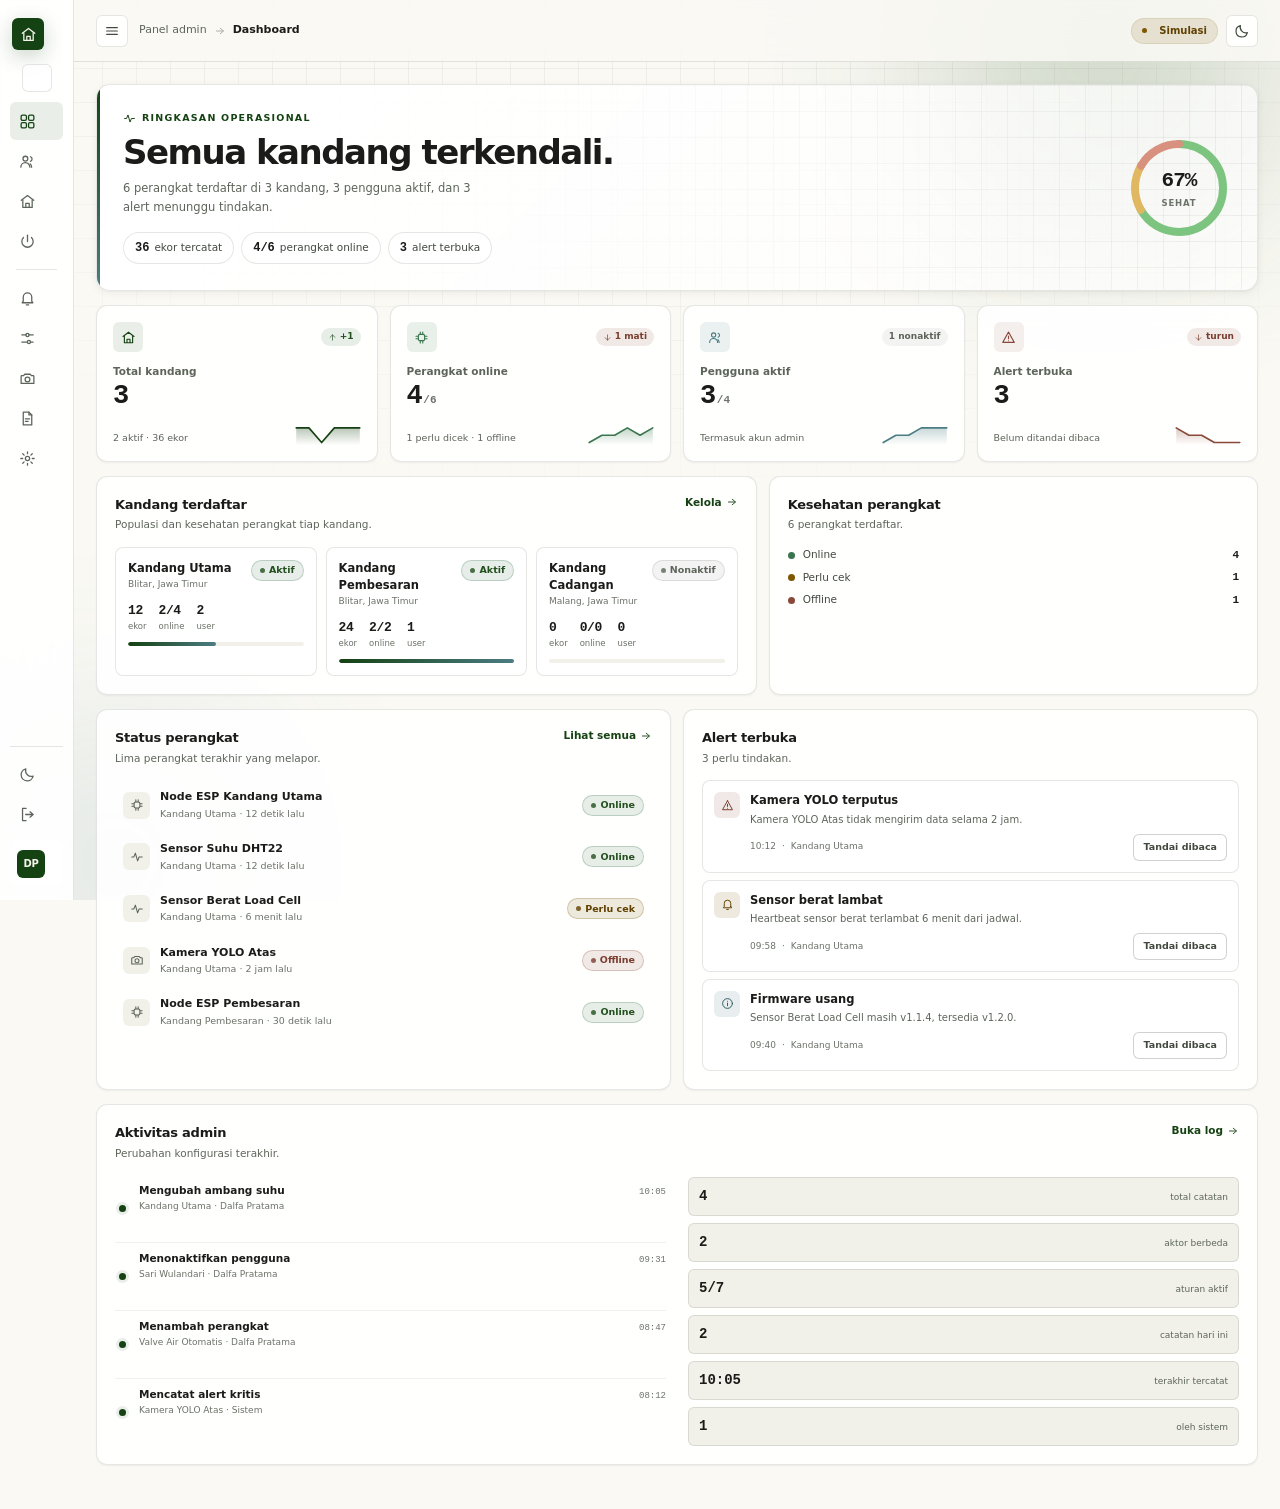
==== commit 31483006: "Redesign admin panel with Blueprint visual language Arah visual baru menggantikan Aurora: kanvas kre" ====
--- a/admin.html
+++ b/admin.html
@@ -6,11 +6,11 @@
     <meta name="theme-color" content="#1f3b2d">
     <meta name="description" content="Panel admin monitoring dan kontrol kandang ayam.">
     <title>Panel Admin — Monitoring Kandang</title>
-    <link rel="stylesheet" href="./src/admin/styles.css?v=20261147">
+    <link rel="stylesheet" href="./src/admin/styles.css?v=20261153">
   </head>
   <body>
     <div id="app"></div>
     <div id="live-announcer" class="sr-only" aria-live="polite" aria-atomic="true"></div>
-    <script type="module" src="./src/admin/main.mjs?v=20261147"></script>
+    <script type="module" src="./src/admin/main.mjs?v=20261153"></script>
   </body>
 </html>
--- a/src/admin/styles.css
+++ b/src/admin/styles.css
@@ -1,8 +1,8 @@
 /* ==========================================================================
-   Panel Admin — arah visual "Aurora"
-   Rail ikon yang melebar saat hover, latar mesh bergradien beranimasi,
-   kartu kaca berlapis, dan motion yang kaya.
-   Berdiri sendiri: tidak meng-import CSS role pengguna.
+   Panel Admin — arah visual "Blueprint"
+   Kanvas putih-kapur dengan grid teknik, kartu bersudut tegas, tipografi
+   rapat, angka monospace, dan motion presisi. Palet tetap mengikuti
+   halaman pengguna: hijau pinus, krem, tembaga, teal air.
    ========================================================================== */
 
 :root {
@@ -10,21 +10,21 @@
 
   --canvas: #faf9f4;
   --canvas-2: #f2f1e9;
-  --surface: rgba(255, 255, 255, .86);
+  --surface: rgba(255, 255, 255, .90);
   --surface-solid: #ffffff;
-  --surface-2: rgba(255, 255, 255, .62);
-  --surface-3: rgba(242, 241, 233, .82);
+  --surface-2: rgba(255, 255, 255, .66);
+  --surface-3: rgba(240, 239, 230, .88);
 
   --ink: #1b1c19;
   --ink-2: #42493e;
   --ink-3: #5d655a;
   --muted: #6b7268;
 
-  --line: rgba(27, 28, 25, .10);
+  --line: rgba(27, 28, 25, .11);
   --line-2: rgba(27, 28, 25, .06);
-  --line-strong: rgba(27, 28, 25, .18);
-
-  /* Aksen: hijau pinus, tembaga, dan air — sama dengan halaman pengguna */
+  --line-strong: rgba(27, 28, 25, .20);
+
+  /* Aksen mengikuti palet halaman pengguna */
   --violet: #154212;
   --violet-2: #2d5a27;
   --cyan: #4b7d83;
@@ -32,11 +32,11 @@
   --amber: #7e5700;
   --rose: #8a4938;
 
-  --violet-tint: rgba(21, 66, 18, .10);
-  --cyan-tint: rgba(75, 125, 131, .12);
-  --mint-tint: rgba(57, 117, 77, .12);
-  --amber-tint: rgba(126, 87, 0, .12);
-  --rose-tint: rgba(138, 73, 56, .10);
+  --violet-tint: rgba(21, 66, 18, .09);
+  --cyan-tint: rgba(75, 125, 131, .11);
+  --mint-tint: rgba(57, 117, 77, .11);
+  --amber-tint: rgba(126, 87, 0, .11);
+  --rose-tint: rgba(138, 73, 56, .09);
 
   --ok-fg: #23501e;  --ok-bg: rgba(57, 117, 77, .12);  --ok-dot: #39754d;
   --warn-fg: #604100; --warn-bg: rgba(126, 87, 0, .13); --warn-dot: #7e5700;
@@ -44,22 +44,24 @@
   --info-fg: #2f5b60; --info-bg: rgba(75, 125, 131, .13); --info-dot: #4b7d83;
   --neutral-fg: #5d655a; --neutral-bg: rgba(27, 28, 25, .05); --neutral-dot: #94998f;
 
-  --r-2xl: 30px;
-  --r-xl: 24px;
-  --r-lg: 19px;
-  --r-md: 14px;
-  --r-sm: 10px;
-
-  --sh-xs: 0 1px 2px rgba(27, 28, 25, .04);
-  --sh-sm: 0 3px 12px rgba(27, 28, 25, .07), 0 1px 3px rgba(27, 28, 25, .04);
-  --sh-md: 0 16px 40px rgba(27, 28, 25, .11), 0 3px 10px rgba(27, 28, 25, .05);
-  --sh-lg: 0 32px 72px rgba(27, 28, 25, .22);
-  --sh-glow: 0 8px 28px rgba(21, 66, 18, .28);
-
-  --rail-w: 78px;
-  --rail-w-open: 236px;
-  --ease: cubic-bezier(.32, .72, 0, 1);
-  --ease-bounce: cubic-bezier(.34, 1.56, .64, 1);
+  /* Sudut tegas: blueprint, bukan kapsul */
+  --r-2xl: 18px;
+  --r-xl: 14px;
+  --r-lg: 11px;
+  --r-md: 8px;
+  --r-sm: 6px;
+
+  --sh-xs: 0 1px 2px rgba(27, 28, 25, .05);
+  --sh-sm: 0 2px 8px rgba(27, 28, 25, .06), 0 1px 2px rgba(27, 28, 25, .04);
+  --sh-md: 0 10px 28px rgba(27, 28, 25, .09), 0 2px 6px rgba(27, 28, 25, .04);
+  --sh-lg: 0 24px 56px rgba(27, 28, 25, .18);
+  --sh-glow: 0 6px 20px rgba(21, 66, 18, .22);
+
+  --rail-w: 74px;
+  --rail-w-open: 228px;
+  --ease: cubic-bezier(.22, .61, .36, 1);
+  --ease-bounce: cubic-bezier(.34, 1.4, .64, 1);
+  --mono: ui-monospace, "SF Mono", "Cascadia Mono", "Roboto Mono", monospace;
 }
 
 [data-theme="night"] {
@@ -67,21 +69,20 @@
 
   --canvas: #0c1510;
   --canvas-2: #101a14;
-  --surface: rgba(20, 30, 24, .78);
+  --surface: rgba(20, 30, 24, .82);
   --surface-solid: #141e18;
-  --surface-2: rgba(24, 34, 28, .68);
-  --surface-3: rgba(34, 44, 38, .76);
+  --surface-2: rgba(24, 34, 28, .70);
+  --surface-3: rgba(34, 44, 38, .78);
 
   --ink: #dae5dc;
   --ink-2: #bccbb9;
   --ink-3: #9aab98;
   --muted: #7d8c7b;
 
-  --line: rgba(218, 229, 220, .12);
+  --line: rgba(218, 229, 220, .13);
   --line-2: rgba(218, 229, 220, .07);
-  --line-strong: rgba(218, 229, 220, .20);
-
-  /* Aksen malam pengguna: hijau neon, emas, dan mint */
+  --line-strong: rgba(218, 229, 220, .22);
+
   --violet: #4be277;
   --violet-2: #74dc9b;
   --cyan: #74dc9b;
@@ -89,11 +90,11 @@
   --amber: #ffc640;
   --rose: #ffb4ab;
 
-  --violet-tint: rgba(75, 226, 119, .14);
-  --cyan-tint: rgba(116, 220, 155, .14);
-  --mint-tint: rgba(75, 226, 119, .14);
-  --amber-tint: rgba(255, 198, 64, .15);
-  --rose-tint: rgba(255, 180, 171, .14);
+  --violet-tint: rgba(75, 226, 119, .13);
+  --cyan-tint: rgba(116, 220, 155, .13);
+  --mint-tint: rgba(75, 226, 119, .13);
+  --amber-tint: rgba(255, 198, 64, .14);
+  --rose-tint: rgba(255, 180, 171, .13);
 
   --ok-fg: #9dd090;  --ok-bg: rgba(75, 226, 119, .14);  --ok-dot: #4be277;
   --warn-fg: #ffd879; --warn-bg: rgba(255, 198, 64, .15); --warn-dot: #ffc640;
@@ -102,54 +103,58 @@
   --neutral-fg: #bccbb9; --neutral-bg: rgba(218, 229, 220, .08); --neutral-dot: #7d8c7b;
 
   --sh-xs: 0 1px 2px rgba(0, 0, 0, .5);
-  --sh-sm: 0 4px 14px rgba(0, 0, 0, .45);
-  --sh-md: 0 18px 44px rgba(0, 0, 0, .55);
-  --sh-lg: 0 36px 80px rgba(0, 0, 0, .7);
-  --sh-glow: 0 8px 32px rgba(75, 226, 119, .30);
+  --sh-sm: 0 3px 10px rgba(0, 0, 0, .40);
+  --sh-md: 0 12px 30px rgba(0, 0, 0, .50);
+  --sh-lg: 0 28px 64px rgba(0, 0, 0, .65);
+  --sh-glow: 0 6px 24px rgba(75, 226, 119, .26);
 }
 
 /* ---------- base ---------- */
 
-* { box-sizing: border-box; }
-
-html { min-width: 320px; }
+*, *::before, *::after { box-sizing: border-box; }
+
+html { -webkit-text-size-adjust: 100%; }
 
 body {
   margin: 0;
-  min-width: 320px;
   min-height: 100vh;
   color: var(--ink);
   background: var(--canvas);
-  font-family: system-ui, -apple-system, BlinkMacSystemFont, "Segoe UI", sans-serif;
+  font-family: "Plus Jakarta Sans", ui-sans-serif, system-ui, -apple-system, "Segoe UI", sans-serif;
+  font-size: 13px;
+  line-height: 1.5;
   -webkit-font-smoothing: antialiased;
-  font-size: 14px;
-  line-height: 1.5;
-  overflow-x: hidden;
-}
-
-button, input, select { font: inherit; color: inherit; }
-a { color: inherit; }
-h1, h2, h3, p { margin: 0; }
-
-:focus-visible {
-  outline: 2px solid var(--violet);
-  outline-offset: 3px;
-  border-radius: 6px;
-}
-
-.icon { width: 18px; height: 18px; flex: 0 0 auto; }
-
-#live-announcer, .sr-only {
+  transition: background-color 300ms var(--ease), color 300ms var(--ease);
+}
+
+h1, h2, h3, h4, p, figure { margin: 0; }
+button, input, select, textarea { font: inherit; color: inherit; }
+a { color: inherit; text-decoration: none; }
+
+.icon {
+  width: 1em;
+  height: 1em;
+  flex: 0 0 auto;
+  stroke-width: 1.8;
+}
+
+.sr-only {
   position: absolute;
   width: 1px; height: 1px;
   padding: 0; margin: -1px;
   overflow: hidden;
-  clip: rect(0, 0, 0, 0);
+  clip: rect(0 0 0 0);
   white-space: nowrap;
   border: 0;
 }
 
-/* ---------- latar aurora ---------- */
+:focus-visible {
+  outline: 2px solid var(--violet);
+  outline-offset: 2px;
+  border-radius: 3px;
+}
+
+/* ---------- latar blueprint: grid teknik + sorot lembut ---------- */
 
 .aurora {
   position: fixed;
@@ -159,62 +164,67 @@
   pointer-events: none;
 }
 
+/* grid teknik halus */
+.aurora::before {
+  content: "";
+  position: absolute;
+  inset: 0;
+  background-image:
+    linear-gradient(to right, var(--line-2) 1px, transparent 1px),
+    linear-gradient(to bottom, var(--line-2) 1px, transparent 1px);
+  background-size: 34px 34px;
+  mask-image: radial-gradient(ellipse 100% 80% at 50% 0%, #000 30%, transparent 78%);
+  -webkit-mask-image: radial-gradient(ellipse 100% 80% at 50% 0%, #000 30%, transparent 78%);
+  opacity: .85;
+}
+
+/* sorot hijau lembut di dua sudut */
 .aurora i {
   position: absolute;
   display: block;
   border-radius: 50%;
-  filter: blur(72px);
-  opacity: .55;
+  filter: blur(90px);
+  opacity: .30;
   will-change: transform;
 }
-
 .aurora i:nth-child(1) {
-  width: 46vw; height: 46vw;
-  top: -14vw; left: -8vw;
-  background: radial-gradient(circle, var(--violet-2), transparent 68%);
-  animation: drift-a 26s var(--ease) infinite alternate;
+  width: 40vw; height: 40vw;
+  top: -16vw; right: -6vw;
+  background: radial-gradient(circle, var(--violet-2), transparent 70%);
+  animation: drift-a 34s var(--ease) infinite alternate;
 }
 .aurora i:nth-child(2) {
-  width: 40vw; height: 40vw;
-  top: 8vh; right: -12vw;
-  background: radial-gradient(circle, var(--cyan), transparent 68%);
-  opacity: .38;
-  animation: drift-b 32s var(--ease) infinite alternate;
-}
-.aurora i:nth-child(3) {
-  width: 42vw; height: 42vw;
-  bottom: -16vw; left: 26vw;
-  background: radial-gradient(circle, var(--mint), transparent 70%);
-  opacity: .3;
-  animation: drift-c 29s var(--ease) infinite alternate;
-}
-
-[data-theme="night"] .aurora i { opacity: .30; }
-[data-theme="night"] .aurora i:nth-child(2) { opacity: .22; }
-[data-theme="night"] .aurora i:nth-child(3) { opacity: .18; }
+  width: 34vw; height: 34vw;
+  bottom: -14vw; left: -8vw;
+  background: radial-gradient(circle, var(--cyan), transparent 70%);
+  opacity: .20;
+  animation: drift-b 40s var(--ease) infinite alternate;
+}
+.aurora i:nth-child(3) { display: none; }
 
 @keyframes drift-a {
-  0% { transform: translate3d(0, 0, 0) scale(1); }
-  50% { transform: translate3d(6vw, 5vh, 0) scale(1.12); }
-  100% { transform: translate3d(-3vw, 9vh, 0) scale(1.04); }
+  0%   { transform: translate3d(0, 0, 0) scale(1); }
+  100% { transform: translate3d(-5vw, 6vh, 0) scale(1.14); }
 }
 @keyframes drift-b {
-  0% { transform: translate3d(0, 0, 0) scale(1.05); }
-  50% { transform: translate3d(-7vw, 7vh, 0) scale(.95); }
-  100% { transform: translate3d(-2vw, -5vh, 0) scale(1.1); }
-}
-@keyframes drift-c {
-  0% { transform: translate3d(0, 0, 0) scale(1); }
-  50% { transform: translate3d(8vw, -6vh, 0) scale(1.1); }
-  100% { transform: translate3d(-4vw, -2vh, 0) scale(.98); }
-}
+  0%   { transform: translate3d(0, 0, 0) scale(1.06); }
+  100% { transform: translate3d(6vw, -4vh, 0) scale(.94); }
+}
+
+[data-theme="night"] .aurora::before { opacity: .55; }
+[data-theme="night"] .aurora i { opacity: .22; }
 
 /* ---------- shell ---------- */
 
-.shell {
+#app {
   position: relative;
   z-index: 1;
-  display: flex;
+  min-height: 100vh;
+}
+
+.shell {
+  display: grid;
+  grid-template-columns: auto minmax(0, 1fr);
   min-height: 100vh;
 }
 
@@ -228,17 +238,15 @@
   flex-direction: column;
   width: var(--rail-w);
   height: 100vh;
-  padding: 18px 12px;
+  padding: 14px 10px;
   overflow: hidden;
   background: var(--surface);
   border-right: 1px solid var(--line);
-  backdrop-filter: blur(22px) saturate(1.6);
-  -webkit-backdrop-filter: blur(22px) saturate(1.6);
-  transition: width 260ms var(--ease), box-shadow 260ms var(--ease);
-}
-
-/* Sidebar melebar HANYA lewat tombol (bukan hover), supaya tidak
-   menggeser konten saat kursor lewat. */
+  backdrop-filter: blur(20px) saturate(1.5);
+  -webkit-backdrop-filter: blur(20px) saturate(1.5);
+  transition: width 240ms var(--ease), box-shadow 240ms var(--ease);
+}
+
 .shell.rail-open .rail {
   width: var(--rail-w-open);
   box-shadow: var(--sh-md);
@@ -247,329 +255,326 @@
 .shell.rail-open .rail-label,
 .shell.rail-open .rail-user-copy { opacity: 1; transform: none; }
 
-.rail-toggle {
-  display: flex;
-  align-items: center;
-  justify-content: center;
-  gap: 8px;
-  width: 30px;
-  height: 30px;
-  margin: 6px 0 10px;
-  padding: 0;
-  border: 1px solid var(--line);
-  border-radius: 9px;
-  color: var(--ink-3);
-  background: var(--surface-2);
-  font-size: 10.5px;
-  font-weight: 650;
-  white-space: nowrap;
-  overflow: hidden;
-  cursor: pointer;
-  transition: color 180ms var(--ease), background-color 180ms var(--ease),
-              border-color 180ms var(--ease), transform 180ms var(--ease),
-              width 260ms var(--ease), height 260ms var(--ease);
-}
-.rail-toggle .icon { width: 15px; height: 15px; flex: 0 0 auto; }
-.rail-toggle-text {
-  opacity: 0;
-  transition: opacity 160ms var(--ease) 40ms;
-}
-.rail-toggle:hover {
-  color: var(--violet);
-  border-color: color-mix(in srgb, var(--violet) 32%, var(--line));
-  background: var(--violet-tint);
-}
-.rail-toggle:active { transform: scale(.96); }
-/* saat ciut: tombol jadi ikon persegi di tengah */
-.shell:not(.rail-open) .rail-toggle { align-self: center; }
-/* saat lebar: tombol melebar penuh dengan tulisan */
-.shell.rail-open .rail-toggle {
-  align-self: stretch;
-  width: 100%;
-  height: 34px;
-  padding: 0 10px;
-  justify-content: flex-start;
-}
-.shell.rail-open .rail-toggle-text { opacity: 1; }
-
 .rail-logo {
   display: flex;
   align-items: center;
-  gap: 12px;
-  height: 44px;
-  padding: 0 5px;
-  margin-bottom: 22px;
-  text-decoration: none;
+  gap: 11px;
+  height: 40px;
+  margin-bottom: 6px;
+  padding: 0 2px;
   flex: 0 0 auto;
 }
 
 .rail-mark {
   display: grid;
   place-items: center;
-  width: 38px;
-  height: 38px;
+  width: 32px;
+  height: 32px;
   flex: 0 0 auto;
-  border-radius: 12px;
-  color: #fff;
-  background: linear-gradient(145deg, var(--violet-2), var(--violet) 55%, var(--cyan));
+  border-radius: var(--r-sm);
+  color: #f5f4ec;
+  background: var(--violet);
   box-shadow: var(--sh-glow);
   transition: transform 300ms var(--ease-bounce);
 }
-.rail-logo:hover .rail-mark { transform: rotate(-8deg) scale(1.06); }
+.rail-mark .icon { width: 17px; height: 17px; }
+.rail-logo:hover .rail-mark { transform: rotate(-6deg) scale(1.05); }
 
 .rail-word {
   display: grid;
   gap: 1px;
-  min-width: 0;
   opacity: 0;
-  transform: translateX(-6px);
-  transition: opacity 200ms var(--ease) 40ms, transform 200ms var(--ease) 40ms;
-}
-
-.rail-word b {
-  color: var(--ink);
-  font-size: 14.5px;
-  font-weight: 760;
-  letter-spacing: -.4px;
-  line-height: 1.2;
+  transform: translateX(-5px);
+  transition: opacity 170ms var(--ease) 30ms, transform 170ms var(--ease) 30ms;
   white-space: nowrap;
 }
-.rail-word span {
-  color: var(--muted);
-  font-size: 9px;
-  font-weight: 680;
-  letter-spacing: .12em;
-  text-transform: uppercase;
-  white-space: nowrap;
-}
-
-.rail-nav {
-  display: flex;
-  flex-direction: column;
-  gap: 4px;
-  flex: 1;
-  min-height: 0;
-  overflow-y: auto;
-  overflow-x: hidden;
-  scrollbar-width: none;
-}
-.rail-nav::-webkit-scrollbar { display: none; }
-
-.rail-sep {
-  height: 1px;
-  margin: 10px 8px;
-  background: var(--line);
-  flex: 0 0 auto;
-}
-
-.rail-item {
-  position: relative;
-  display: flex;
-  align-items: center;
-  gap: 13px;
-  height: 46px;
-  padding: 0 13px;
-  border: 0;
-  border-radius: 13px;
-  color: var(--ink-3);
-  background: transparent;
-  font-size: 13px;
-  font-weight: 570;
-  text-decoration: none;
-  white-space: nowrap;
-  cursor: pointer;
-  flex: 0 0 auto;
-  transition: color 160ms var(--ease), background-color 160ms var(--ease);
-}
-
-.rail-item .icon {
-  width: 19px;
-  height: 19px;
-  flex: 0 0 auto;
-  transition: transform 220ms var(--ease-bounce);
-}
-.rail-item:hover { color: var(--ink); background: var(--surface-3); }
-.rail-item:hover .icon { transform: scale(1.14); }
-
-.rail-label {
-  opacity: 0;
-  transform: translateX(-6px);
-  transition: opacity 180ms var(--ease) 30ms, transform 180ms var(--ease) 30ms;
-}
-
-.rail-item.is-active {
-  color: var(--violet);
-  background: var(--violet-tint);
-  font-weight: 700;
-}
-[data-theme="night"] .rail-item.is-active { color: var(--violet-2); }
-
-.rail-item.is-active::before {
-  content: "";
-  position: absolute;
-  left: -12px;
-  top: 50%;
-  width: 3px;
-  height: 22px;
-  border-radius: 0 3px 3px 0;
-  background: linear-gradient(180deg, var(--violet-2), var(--cyan));
-  transform: translateY(-50%);
-  animation: bar-in 300ms var(--ease);
-}
-
-@keyframes bar-in {
-  from { height: 0; opacity: 0; }
-  to { height: 22px; opacity: 1; }
-}
-
-.rail-foot {
-  display: flex;
-  flex-direction: column;
-  gap: 4px;
-  padding-top: 10px;
-  border-top: 1px solid var(--line);
-  flex: 0 0 auto;
-}
-
-.rail-user {
-  display: flex;
-  align-items: center;
-  gap: 11px;
-  padding: 8px 9px;
-  margin-top: 6px;
-  border-radius: 13px;
-  background: var(--surface-3);
-  overflow: hidden;
-}
-
-.avatar {
-  display: grid;
-  place-items: center;
+.rail-word b { color: var(--ink); font-size: 13px; font-weight: 750; letter-spacing: -.3px; }
+.rail-word span { color: var(--muted); font-size: 9.5px; letter-spacing: .04em; text-transform: uppercase; }
+
+.rail-toggle {
+  display: flex;
+  align-items: center;
+  justify-content: center;
+  gap: 7px;
   width: 30px;
-  height: 30px;
-  flex: 0 0 auto;
-  border-radius: 50%;
-  color: #fff;
-  background: linear-gradient(145deg, var(--violet-2), var(--violet));
-  font-size: 10.5px;
-  font-weight: 760;
-  letter-spacing: .02em;
-}
-
-.rail-user-copy {
-  display: grid;
-  gap: 1px;
-  min-width: 0;
-  opacity: 0;
-  transition: opacity 180ms var(--ease) 40ms;
-}
-.rail-user-copy strong {
-  overflow: hidden;
-  color: var(--ink);
-  font-size: 11.5px;
-  font-weight: 680;
-  text-overflow: ellipsis;
-  white-space: nowrap;
-}
-.rail-user-copy small { color: var(--muted); font-size: 9.5px; white-space: nowrap; }
-
-/* ---------- main ---------- */
-
-.main { flex: 1; min-width: 0; display: flex; flex-direction: column; }
-
-.topbar {
-  position: sticky;
-  top: 0;
-  z-index: 40;
-  display: flex;
-  align-items: center;
-  gap: 14px;
-  height: 68px;
-  padding: 0 clamp(18px, 3vw, 40px);
-  border-bottom: 1px solid var(--line);
-  background: color-mix(in srgb, var(--canvas) 72%, transparent);
-  backdrop-filter: blur(20px) saturate(1.5);
-  -webkit-backdrop-filter: blur(20px) saturate(1.5);
-}
-
-.topbar-left { display: flex; align-items: center; gap: 12px; min-width: 0; flex: 1; }
-
-.crumb {
-  display: flex;
-  align-items: center;
-  gap: 7px;
-  color: var(--muted);
-  font-size: 11.5px;
-  font-weight: 570;
-  white-space: nowrap;
-  overflow: hidden;
-}
-.crumb b { color: var(--ink-2); font-weight: 660; }
-.crumb .icon { width: 13px; height: 13px; opacity: .45; }
-
-.topbar-right { display: flex; align-items: center; gap: 8px; flex: 0 0 auto; }
-
-.pill-sim {
-  display: inline-flex;
-  align-items: center;
-  gap: 7px;
-  height: 32px;
-  padding: 0 12px;
-  border: 1px solid var(--line);
-  border-radius: 99px;
+  height: 28px;
+  margin: 4px 0 10px;
+  padding: 0;
+  border: 1px solid var(--line);
+  border-radius: var(--r-sm);
   color: var(--ink-3);
   background: var(--surface-2);
   font-size: 10px;
   font-weight: 660;
   white-space: nowrap;
-}
-.pill-sim i {
-  width: 6px;
-  height: 6px;
+  overflow: hidden;
+  cursor: pointer;
+  transition: color 170ms var(--ease), background-color 170ms var(--ease),
+              border-color 170ms var(--ease), width 240ms var(--ease), height 240ms var(--ease);
+}
+.rail-toggle .icon { width: 14px; height: 14px; flex: 0 0 auto; }
+.rail-toggle-text { opacity: 0; transition: opacity 150ms var(--ease) 40ms; }
+.rail-toggle:hover {
+  color: var(--violet);
+  border-color: color-mix(in srgb, var(--violet) 30%, var(--line));
+  background: var(--violet-tint);
+}
+.rail-toggle:active { transform: scale(.97); }
+.shell:not(.rail-open) .rail-toggle { align-self: center; }
+.shell.rail-open .rail-toggle {
+  align-self: stretch;
+  width: 100%;
+  height: 30px;
+  padding: 0 9px;
+  justify-content: flex-start;
+}
+.shell.rail-open .rail-toggle-text { opacity: 1; }
+
+.rail-nav {
+  display: flex;
+  flex-direction: column;
+  gap: 2px;
+  flex: 1 1 auto;
+  overflow-y: auto;
+  overflow-x: hidden;
+}
+.rail-nav::-webkit-scrollbar { width: 0; display: none; }
+
+.rail-sep {
+  height: 1px;
+  margin: 7px 6px;
+  background: var(--line);
+  flex: 0 0 auto;
+}
+
+.rail-item {
+  position: relative;
+  display: flex;
+  align-items: center;
+  gap: 11px;
+  height: 38px;
+  padding: 0 9px;
+  flex: 0 0 auto;
+  border: 0;
+  border-radius: var(--r-sm);
+  color: var(--ink-3);
+  background: transparent;
+  font-size: 11.5px;
+  font-weight: 600;
+  text-align: left;
+  white-space: nowrap;
+  cursor: pointer;
+  transition: color 160ms var(--ease), background-color 160ms var(--ease);
+}
+.rail-item .icon { width: 17px; height: 17px; flex: 0 0 auto; transition: transform 240ms var(--ease-bounce); }
+.rail-item:hover { color: var(--ink); background: var(--surface-3); }
+.rail-item:hover .icon { transform: scale(1.1); }
+
+.rail-label {
+  opacity: 0;
+  transform: translateX(-5px);
+  transition: opacity 170ms var(--ease) 30ms, transform 170ms var(--ease) 30ms;
+}
+
+.rail-item.is-active {
+  color: var(--violet);
+  background: var(--violet-tint);
+  font-weight: 720;
+}
+[data-theme="night"] .rail-item.is-active { color: var(--violet-2); }
+
+/* penanda aktif: garis tegak di tepi kiri */
+.rail-item.is-active::before {
+  content: "";
+  position: absolute;
+  left: -10px;
+  top: 50%;
+  width: 3px;
+  height: 18px;
+  border-radius: 0 2px 2px 0;
+  background: var(--violet);
+  transform: translateY(-50%);
+  animation: bar-in 260ms var(--ease) both;
+}
+@keyframes bar-in {
+  from { height: 0; opacity: 0; }
+  to   { height: 18px; opacity: 1; }
+}
+
+.rail-foot {
+  display: flex;
+  flex-direction: column;
+  gap: 2px;
+  margin-top: auto;
+  padding-top: 8px;
+  border-top: 1px solid var(--line);
+  flex: 0 0 auto;
+}
+
+.rail-user {
+  display: flex;
+  align-items: center;
+  gap: 10px;
+  margin-top: 6px;
+  padding: 7px;
+  border-radius: var(--r-sm);
+  background: var(--surface-2);
+  overflow: hidden;
+}
+
+.avatar {
+  display: grid;
+  place-items: center;
+  width: 28px;
+  height: 28px;
+  flex: 0 0 auto;
+  border-radius: var(--r-sm);
+  color: #f5f4ec;
+  background: var(--violet);
+  font-size: 10px;
+  font-weight: 750;
+  letter-spacing: -.2px;
+}
+
+.rail-user-copy {
+  display: grid;
+  gap: 1px;
+  min-width: 0;
+  opacity: 0;
+  transition: opacity 170ms var(--ease) 30ms;
+  white-space: nowrap;
+}
+.rail-user-copy strong {
+  color: var(--ink);
+  font-size: 11px;
+  font-weight: 700;
+  overflow: hidden;
+  text-overflow: ellipsis;
+}
+.rail-user-copy small { color: var(--muted); font-size: 9px; }
+
+/* ---------- main ---------- */
+
+.main {
+  display: flex;
+  flex-direction: column;
+  min-width: 0;
+  min-height: 100vh;
+}
+
+/* ---------- topbar ---------- */
+
+.topbar {
+  position: sticky;
+  top: 0;
+  z-index: 40;
+  display: flex;
+  align-items: center;
+  justify-content: space-between;
+  gap: 14px;
+  height: 62px;
+  padding: 0 22px;
+  background: color-mix(in srgb, var(--canvas) 88%, transparent);
+  border-bottom: 1px solid var(--line);
+  backdrop-filter: blur(16px) saturate(1.4);
+  -webkit-backdrop-filter: blur(16px) saturate(1.4);
+}
+
+.topbar-left { display: flex; align-items: center; gap: 11px; min-width: 0; }
+
+.menu-btn {
+  display: none;
+  place-items: center;
+  width: 34px;
+  height: 34px;
+  flex: 0 0 auto;
+  border: 1px solid var(--line);
+  border-radius: var(--r-sm);
+  color: var(--ink-2);
+  background: var(--surface);
+  cursor: pointer;
+}
+.menu-btn .icon { width: 17px; height: 17px; }
+
+.crumb {
+  display: flex;
+  align-items: center;
+  gap: 7px;
+  min-width: 0;
+  color: var(--ink-3);
+  font-size: 11px;
+}
+.crumb b {
+  color: var(--ink);
+  font-weight: 700;
+  overflow: hidden;
+  text-overflow: ellipsis;
+  white-space: nowrap;
+}
+.crumb .icon { width: 12px; height: 12px; opacity: .55; }
+
+.topbar-right { display: flex; align-items: center; gap: 8px; flex: 0 0 auto; }
+
+.pill-sim {
+  display: inline-flex;
+  align-items: center;
+  gap: 6px;
+  height: 26px;
+  padding: 0 10px;
+  border: 1px solid var(--amber-tint);
+  border-radius: 99px;
+  color: var(--warn-fg);
+  background: var(--warn-bg);
+  font-size: 10px;
+  font-weight: 660;
+  white-space: nowrap;
+}
+.pill-sim::before {
+  content: "";
+  width: 5px;
+  height: 5px;
   border-radius: 50%;
-  background: var(--amber);
+  background: var(--warn-dot);
   animation: pulse-dot 2.4s var(--ease) infinite;
 }
-
 @keyframes pulse-dot {
-  0%, 100% { box-shadow: 0 0 0 0 rgba(245, 158, 11, .5); opacity: 1; }
-  50% { box-shadow: 0 0 0 5px rgba(245, 158, 11, 0); opacity: .65; }
+  0%, 100% { opacity: 1; transform: scale(1); }
+  50%      { opacity: .45; transform: scale(.82); }
 }
 
 .icon-btn {
   display: grid;
   place-items: center;
-  width: 38px;
-  height: 38px;
-  border: 1px solid var(--line);
-  border-radius: 12px;
+  width: 32px;
+  height: 32px;
+  border: 1px solid var(--line);
+  border-radius: var(--r-sm);
   color: var(--ink-2);
-  background: var(--surface-2);
+  background: var(--surface);
   cursor: pointer;
-  transition: background-color 160ms var(--ease), color 160ms var(--ease), border-color 160ms var(--ease), transform 160ms var(--ease-bounce);
-}
+  transition: color 170ms var(--ease), border-color 170ms var(--ease),
+              background-color 170ms var(--ease), transform 170ms var(--ease);
+}
+.icon-btn .icon { width: 16px; height: 16px; }
 .icon-btn:hover {
   color: var(--violet);
-  border-color: var(--violet);
+  border-color: color-mix(in srgb, var(--violet) 30%, var(--line));
   background: var(--violet-tint);
   transform: translateY(-1px);
 }
 .icon-btn:active { transform: translateY(0) scale(.96); }
-.icon-btn .icon { width: 17px; height: 17px; }
-
-.menu-btn { display: none; }
 
 /* ---------- canvas ---------- */
 
 .canvas {
   flex: 1;
   width: 100%;
-  max-width: 1420px;
+  max-width: 1360px;
   margin: 0 auto;
-  padding: clamp(18px, 2.6vw, 34px) clamp(18px, 3vw, 40px) 72px;
-}
-
-.stack { display: grid; gap: 18px; }
+  padding: 22px 22px 44px;
+}
+
+.stack { display: flex; flex-direction: column; gap: 14px; }
 
 /* ---------- page head ---------- */
 
@@ -578,37 +583,33 @@
   flex-wrap: wrap;
   align-items: flex-end;
   justify-content: space-between;
-  gap: 14px;
-  margin-bottom: 20px;
-}
-
+  gap: 12px;
+  margin-bottom: 2px;
+}
 .page-head h1 {
   color: var(--ink);
-  font-size: clamp(23px, 2.4vw, 30px);
-  font-weight: 760;
+  font-size: clamp(21px, 2.1vw, 27px);
+  font-weight: 780;
   letter-spacing: -1px;
   line-height: 1.1;
 }
-.page-head h1:focus { outline: none; }
-
 .page-head p {
   max-width: 62ch;
-  margin-top: 6px;
+  margin-top: 5px;
   color: var(--ink-3);
-  font-size: 12.5px;
-  line-height: 1.6;
+  font-size: 11.5px;
+  line-height: 1.55;
 }
 
 /* ---------- entrance animation ---------- */
 
 .rise {
-  animation: rise 520ms var(--ease) both;
-  animation-delay: calc(var(--i, 0) * 70ms);
-}
-
+  animation: rise 460ms var(--ease) both;
+  animation-delay: calc(var(--i, 0) * 55ms);
+}
 @keyframes rise {
-  from { opacity: 0; transform: translateY(16px) scale(.985); }
-  to { opacity: 1; transform: none; }
+  from { opacity: 0; transform: translateY(10px); }
+  to   { opacity: 1; transform: none; }
 }
 
 /* ---------- hero ---------- */
@@ -619,382 +620,345 @@
   display: grid;
   grid-template-columns: minmax(0, 1fr) auto;
   align-items: center;
-  gap: 28px;
-  padding: clamp(26px, 3.2vw, 38px);
-  border-radius: var(--r-2xl);
-  color: #f5f4ec;
-  background: linear-gradient(135deg, #12380f 0%, #1a4f17 42%, #0f3020 100%);
-  box-shadow: var(--sh-md);
+  gap: 24px;
+  padding: 26px;
+  border: 1px solid var(--line);
+  border-radius: var(--r-xl);
+  color: var(--ink);
+  background:
+    linear-gradient(135deg, var(--surface-solid) 0%, var(--surface-2) 100%);
+  box-shadow: var(--sh-sm);
   isolation: isolate;
 }
 
+/* garis aksen kiri + grid halus di dalam hero */
 .hero::before {
   content: "";
   position: absolute;
-  z-index: -1;
-  inset: -40%;
-  background:
-    radial-gradient(circle at 22% 18%, rgba(139, 125, 255, .55), transparent 42%),
-    radial-gradient(circle at 78% 28%, rgba(18, 179, 200, .42), transparent 46%),
-    radial-gradient(circle at 52% 88%, rgba(16, 185, 129, .34), transparent 48%);
-  animation: hero-swirl 22s linear infinite;
-}
-
-@keyframes hero-swirl {
-  0% { transform: rotate(0deg) scale(1.05); }
-  50% { transform: rotate(180deg) scale(1.16); }
-  100% { transform: rotate(360deg) scale(1.05); }
+  inset: 0 auto 0 0;
+  width: 3px;
+  background: linear-gradient(180deg, var(--violet), var(--cyan));
+  animation: hero-bar 700ms var(--ease) both;
+}
+@keyframes hero-bar {
+  from { transform: scaleY(0); transform-origin: top; }
+  to   { transform: scaleY(1); transform-origin: top; }
 }
 
 .hero::after {
   content: "";
   position: absolute;
+  inset: 0;
   z-index: -1;
-  inset: 0;
-  background-image: radial-gradient(rgba(255, 255, 255, .10) 1px, transparent 1px);
-  background-size: 18px 18px;
-  mask-image: linear-gradient(115deg, transparent 45%, #000 100%);
-  -webkit-mask-image: linear-gradient(115deg, transparent 45%, #000 100%);
-}
-
-.hero > * { position: relative; z-index: 1; }
+  background-image:
+    linear-gradient(to right, var(--line-2) 1px, transparent 1px),
+    linear-gradient(to bottom, var(--line-2) 1px, transparent 1px);
+  background-size: 26px 26px;
+  mask-image: linear-gradient(to left, #000, transparent 70%);
+  -webkit-mask-image: linear-gradient(to left, #000, transparent 70%);
+}
 
 .hero-eyebrow {
   display: inline-flex;
   align-items: center;
-  gap: 7px;
-  margin-bottom: 13px;
-  color: #a8d5a0;
-  font-size: 10px;
-  font-weight: 720;
+  gap: 6px;
+  margin-bottom: 9px;
+  color: var(--violet);
+  font-size: 9.5px;
+  font-weight: 750;
   letter-spacing: .13em;
   text-transform: uppercase;
 }
+.hero-eyebrow .icon { width: 13px; height: 13px; }
 
 .hero h1 {
-  font-size: clamp(25px, 3.3vw, 36px);
-  font-weight: 770;
-  letter-spacing: -1.4px;
-  line-height: 1.08;
-}
-.hero h1:focus { outline: none; }
+  color: var(--ink);
+  font-size: clamp(24px, 2.8vw, 34px);
+  font-weight: 790;
+  letter-spacing: -1.5px;
+  line-height: 1.05;
+}
 
 .hero-sub {
   max-width: 48ch;
-  margin-top: 11px;
-  color: #cfe0c9;
-  font-size: 12.5px;
-  line-height: 1.65;
-}
-
-.hero-stats {
-  display: flex;
-  flex-wrap: wrap;
-  gap: 9px;
-  margin-top: 22px;
-}
+  margin-top: 9px;
+  color: var(--ink-3);
+  font-size: 11.5px;
+  line-height: 1.6;
+}
+
+.hero-stats { display: flex; flex-wrap: wrap; gap: 7px; margin-top: 16px; }
 
 .hero-stat {
   display: inline-flex;
   align-items: baseline;
-  gap: 7px;
-  padding: 8px 13px;
-  border: 1px solid rgba(255, 255, 255, .16);
+  gap: 5px;
+  padding: 6px 11px;
+  border: 1px solid var(--line);
   border-radius: 99px;
-  background: rgba(255, 255, 255, .08);
-  color: #dbe7d4;
+  color: var(--ink-2);
+  background: var(--surface-solid);
   font-size: 10.5px;
   white-space: nowrap;
-  backdrop-filter: blur(6px);
-  transition: background-color 200ms var(--ease), border-color 200ms var(--ease), transform 200ms var(--ease-bounce);
-}
-.hero-stat:hover {
-  background: rgba(255, 255, 255, .16);
-  border-color: rgba(255, 255, 255, .3);
-  transform: translateY(-2px);
 }
 .hero-stat b {
-  color: #ffffff;
-  font-size: 13.5px;
-  font-weight: 760;
-  font-variant-numeric: tabular-nums;
+  color: var(--ink);
+  font-family: var(--mono);
+  font-size: 12px;
+  font-weight: 700;
 }
 
 .hero-ring { flex: 0 0 auto; }
-.hero-ring-wrap { position: relative; }
-.hero-ring svg, .hero-ring-wrap svg { display: block; }
+
+.hero-ring-wrap { position: relative; display: grid; place-items: center; }
+
 .hero-ring-center {
   position: absolute;
-  inset: 0;
-  display: grid;
-  place-content: center;
+  display: grid;
+  place-items: center;
+  gap: 1px;
   text-align: center;
 }
 .hero-ring-center b {
-  color: #ffffff;
-  font-size: 23px;
-  font-weight: 780;
-  letter-spacing: -1.2px;
-  font-variant-numeric: tabular-nums;
+  color: var(--ink);
+  font-family: var(--mono);
+  font-size: 21px;
+  font-weight: 750;
+  letter-spacing: -1px;
 }
 .hero-ring-center span {
-  color: #b3c4ad;
+  color: var(--muted);
   font-size: 8.5px;
-  letter-spacing: .12em;
+  font-weight: 650;
+  letter-spacing: .1em;
   text-transform: uppercase;
 }
 
 /* ---------- KPI ---------- */
 
-.kpi-grid { display: grid; grid-template-columns: repeat(4, minmax(0, 1fr)); gap: 15px; }
+.kpi-grid { display: grid; grid-template-columns: repeat(4, minmax(0, 1fr)); gap: 12px; }
 
 .kpi {
   position: relative;
   overflow: hidden;
   display: flex;
   flex-direction: column;
-  gap: 3px;
-  padding: 19px;
-  border: 1px solid var(--line);
-  border-radius: var(--r-xl);
+  gap: 2px;
+  padding: 16px;
+  border: 1px solid var(--line);
+  border-radius: var(--r-lg);
   background: var(--surface);
-  backdrop-filter: blur(18px) saturate(1.4);
-  -webkit-backdrop-filter: blur(18px) saturate(1.4);
-  box-shadow: var(--sh-sm);
-  transition: transform 260ms var(--ease), box-shadow 260ms var(--ease), border-color 260ms var(--ease);
+  backdrop-filter: blur(14px) saturate(1.3);
+  -webkit-backdrop-filter: blur(14px) saturate(1.3);
+  box-shadow: var(--sh-xs);
+  transition: transform 240ms var(--ease), box-shadow 240ms var(--ease), border-color 240ms var(--ease);
 }
 
 .kpi::before {
   content: "";
   position: absolute;
   inset: 0 0 auto 0;
-  height: 3px;
+  height: 2px;
   background: linear-gradient(90deg, var(--tone), transparent);
   opacity: 0;
-  transition: opacity 260ms var(--ease);
+  transition: opacity 240ms var(--ease);
 }
 
 .kpi:hover {
-  transform: translateY(-4px);
+  transform: translateY(-2px);
   box-shadow: var(--sh-md);
   border-color: var(--line-strong);
 }
 .kpi:hover::before { opacity: 1; }
 
-.kpi-head { display: flex; align-items: center; justify-content: space-between; gap: 9px; margin-bottom: 13px; }
+.kpi-head { display: flex; align-items: center; justify-content: space-between; gap: 8px; margin-bottom: 10px; }
 
 .kpi-icon {
   display: grid;
   place-items: center;
-  width: 34px;
-  height: 34px;
-  border-radius: 11px;
+  width: 30px;
+  height: 30px;
+  border-radius: var(--r-sm);
   color: var(--tone);
   background: var(--tone-bg);
-  transition: transform 300ms var(--ease-bounce);
-}
-.kpi:hover .kpi-icon { transform: scale(1.1) rotate(-6deg); }
-.kpi-icon .icon { width: 17px; height: 17px; }
+  transition: transform 280ms var(--ease-bounce);
+}
+.kpi:hover .kpi-icon { transform: scale(1.07) rotate(-4deg); }
+.kpi-icon .icon { width: 15px; height: 15px; }
 
 .kpi-delta {
   display: inline-flex;
   align-items: center;
-  gap: 4px;
-  padding: 3px 8px;
+  gap: 3px;
+  padding: 2px 7px;
   border-radius: 99px;
   color: var(--ok-fg);
   background: var(--ok-bg);
-  font-size: 9.5px;
+  font-size: 9px;
   font-weight: 720;
   white-space: nowrap;
 }
-.kpi-delta .icon { width: 10px; height: 10px; }
+.kpi-delta .icon { width: 9px; height: 9px; }
 .kpi-delta.is-down { color: var(--bad-fg); background: var(--bad-bg); }
 .kpi-delta.is-flat { color: var(--neutral-fg); background: var(--neutral-bg); }
 
-.kpi-label { color: var(--ink-3); font-size: 11px; font-weight: 620; }
+.kpi-label { color: var(--ink-3); font-size: 10.5px; font-weight: 620; }
 
 .kpi-value {
   display: flex;
   align-items: baseline;
-  gap: 3px;
+  gap: 2px;
   color: var(--ink);
-  font-size: 32px;
-  font-weight: 780;
-  letter-spacing: -1.6px;
-  line-height: 1.04;
+  font-family: var(--mono);
+  font-size: 27px;
+  font-weight: 750;
+  letter-spacing: -1.4px;
+  line-height: 1.1;
   font-variant-numeric: tabular-nums;
 }
-.kpi-value small { color: var(--muted); font-size: 13px; font-weight: 600; letter-spacing: 0; }
+.kpi-value small { color: var(--muted); font-size: 11px; font-weight: 600; letter-spacing: 0; }
 
 .kpi-foot {
   display: flex;
   align-items: flex-end;
   justify-content: space-between;
-  gap: 9px;
-  margin-top: 11px;
-}
-.kpi-note { color: var(--ink-3); font-size: 10px; line-height: 1.45; }
-
-.spark { width: 78px; height: 27px; flex: 0 0 auto; overflow: visible; }
+  gap: 8px;
+  margin-top: 9px;
+}
+.kpi-note { color: var(--ink-3); font-size: 9.5px; line-height: 1.45; }
+
+.spark { width: 66px; height: 22px; flex: 0 0 auto; overflow: visible; }
 .spark polyline {
-  stroke-dasharray: 300;
-  stroke-dashoffset: 300;
-  animation: draw 1100ms var(--ease) forwards;
-  animation-delay: calc(var(--i, 0) * 70ms + 260ms);
+  stroke-dasharray: 240;
+  stroke-dashoffset: 240;
+  animation: draw 1100ms var(--ease) calc(var(--i, 0) * 90ms + 200ms) forwards;
 }
 @keyframes draw { to { stroke-dashoffset: 0; } }
 
 /* ---------- card ---------- */
 
 .card {
-  min-width: 0;
-  padding: 21px;
-  border: 1px solid var(--line);
-  border-radius: var(--r-xl);
+  padding: 18px;
+  border: 1px solid var(--line);
+  border-radius: var(--r-lg);
   background: var(--surface);
-  backdrop-filter: blur(18px) saturate(1.4);
-  -webkit-backdrop-filter: blur(18px) saturate(1.4);
-  box-shadow: var(--sh-sm);
-  transition: box-shadow 260ms var(--ease), border-color 260ms var(--ease);
-}
-.card:hover { box-shadow: var(--sh-md); }
+  backdrop-filter: blur(14px) saturate(1.3);
+  -webkit-backdrop-filter: blur(14px) saturate(1.3);
+  box-shadow: var(--sh-xs);
+}
 
 .card--flush { padding: 0; overflow: hidden; }
+.card-pad { padding: 18px 18px 0; }
+.card-pad-x { padding: 0 18px; }
 
 .card-head {
   display: flex;
   align-items: flex-start;
   justify-content: space-between;
   gap: 12px;
-  margin-bottom: 17px;
-}
-.card-head h2 { color: var(--ink); font-size: 14px; font-weight: 730; letter-spacing: -.3px; }
-.card-head p { margin-top: 4px; color: var(--ink-3); font-size: 11.5px; line-height: 1.55; }
+  margin-bottom: 14px;
+}
+.card-head h2 {
+  color: var(--ink);
+  font-size: 13px;
+  font-weight: 730;
+  letter-spacing: -.25px;
+}
+.card-head p { margin-top: 3px; color: var(--ink-3); font-size: 10.5px; line-height: 1.5; }
 
 .card-link {
   display: inline-flex;
   align-items: center;
-  gap: 5px;
+  gap: 4px;
   flex: 0 0 auto;
   color: var(--violet);
-  font-size: 11.5px;
-  font-weight: 670;
-  text-decoration: none;
+  font-size: 10.5px;
+  font-weight: 700;
   white-space: nowrap;
-  transition: gap 180ms var(--ease), color 180ms var(--ease);
-}
-.card-link:hover { gap: 9px; text-decoration: underline; text-underline-offset: 3px; }
-.card-link .icon { width: 13px; height: 13px; }
-[data-theme="night"] .card-link { color: var(--violet-2); }
-
-.card-pad { padding: 21px 21px 0; }
-.card-pad-x { padding: 0 21px; }
+  transition: gap 170ms var(--ease);
+}
+.card-link .icon { width: 12px; height: 12px; }
+.card-link:hover { gap: 7px; }
 
 /* ---------- layout ---------- */
 
-.duo { display: grid; grid-template-columns: minmax(0, 1.42fr) minmax(0, .58fr); gap: 18px; align-items: start; }
-.duo-eq { display: grid; grid-template-columns: repeat(2, minmax(0, 1fr)); gap: 18px; align-items: stretch; }
-.duo-eq > .card { display: flex; flex-direction: column; }
-.duo-eq > .card > .modal-actions { margin-top: auto; }
+.duo { display: grid; grid-template-columns: minmax(0, 1.35fr) minmax(0, 1fr); gap: 12px; }
+.duo-eq { display: grid; grid-template-columns: repeat(2, minmax(0, 1fr)); gap: 12px; }
 
 /* ---------- chips ---------- */
 
 .chip {
   display: inline-flex;
   align-items: center;
-  gap: 5px;
-  height: 23px;
-  padding: 0 9px;
+  gap: 4px;
+  height: 21px;
+  padding: 0 8px;
+  border: 1px solid transparent;
   border-radius: 99px;
-  font-size: 10px;
-  font-weight: 690;
+  font-size: 9.5px;
+  font-weight: 680;
   white-space: nowrap;
 }
 .chip::before {
   content: "";
   width: 5px;
   height: 5px;
-  flex: 0 0 auto;
   border-radius: 50%;
   background: currentColor;
-}
-.chip--ok { color: var(--ok-fg); background: var(--ok-bg); }
-.chip--warn { color: var(--warn-fg); background: var(--warn-bg); }
-.chip--bad { color: var(--bad-fg); background: var(--bad-bg); }
-.chip--neutral { color: var(--neutral-fg); background: var(--neutral-bg); }
-
-.chip--ok::before { animation: pulse-dot 2.6s var(--ease) infinite; }
-
-.tag {
+  opacity: .8;
+}
+.chip--ok { color: var(--ok-fg); background: var(--ok-bg); border-color: color-mix(in srgb, var(--ok-dot) 26%, transparent); }
+.chip--warn { color: var(--warn-fg); background: var(--warn-bg); border-color: color-mix(in srgb, var(--warn-dot) 26%, transparent); }
+.chip--bad { color: var(--bad-fg); background: var(--bad-bg); border-color: color-mix(in srgb, var(--bad-dot) 26%, transparent); }
+.chip--neutral { color: var(--neutral-fg); background: var(--neutral-bg); border-color: var(--line); }
+
+/* ---------- buttons ---------- */
+
+.btn {
   display: inline-flex;
   align-items: center;
-  height: 22px;
-  padding: 0 8px;
-  border-radius: 7px;
-  font-size: 9.5px;
-  font-weight: 730;
-  letter-spacing: .05em;
-  text-transform: uppercase;
-  white-space: nowrap;
-}
-.tag--admin { color: var(--violet); background: var(--violet-tint); }
-.tag--user { color: var(--cyan); background: var(--cyan-tint); }
-[data-theme="night"] .tag--admin { color: var(--violet-2); }
-[data-theme="night"] .tag--user { color: var(--cyan); }
-
-/* ---------- buttons ---------- */
-
-.btn {
-  position: relative;
-  display: inline-flex;
-  align-items: center;
   justify-content: center;
-  gap: 7px;
-  height: 38px;
-  padding: 0 15px;
-  border: 1px solid var(--line);
+  gap: 6px;
+  height: 34px;
+  padding: 0 13px;
+  border: 1px solid var(--line-strong);
   border-radius: var(--r-sm);
   color: var(--ink-2);
-  background: var(--surface-2);
-  font-size: 12px;
-  font-weight: 650;
-  text-decoration: none;
+  background: var(--surface-solid);
+  font-size: 11px;
+  font-weight: 660;
   white-space: nowrap;
   cursor: pointer;
-  overflow: hidden;
-  transition: background-color 160ms var(--ease), border-color 160ms var(--ease), color 160ms var(--ease), box-shadow 160ms var(--ease), transform 120ms var(--ease);
-}
-.btn:hover { color: var(--ink); background: var(--surface-3); border-color: var(--line-strong); }
-.btn:active { transform: scale(.97); }
-.btn .icon { width: 15px; height: 15px; }
+  transition: color 170ms var(--ease), background-color 170ms var(--ease),
+              border-color 170ms var(--ease), transform 170ms var(--ease),
+              box-shadow 170ms var(--ease);
+}
+.btn .icon { width: 14px; height: 14px; }
+.btn:hover { border-color: var(--line-strong); background: var(--surface-3); transform: translateY(-1px); }
+.btn:active { transform: translateY(0) scale(.985); }
+.btn:disabled { opacity: .45; cursor: not-allowed; transform: none; }
 
 .btn--primary {
-  border-color: transparent;
-  color: #fff;
-  background: linear-gradient(135deg, var(--violet-2), var(--violet));
+  color: #f5f4ec;
+  border-color: var(--violet);
+  background: var(--violet);
   box-shadow: var(--sh-glow);
 }
-.btn--primary:hover {
-  border-color: transparent;
-  color: #fff;
-  background: linear-gradient(135deg, #9d90ff, #5b4ce8);
-  box-shadow: 0 10px 32px rgba(109, 94, 252, .42);
-}
+.btn--primary:hover { background: var(--violet-2); border-color: var(--violet-2); }
+
+.btn--ghost { border-color: transparent; background: transparent; }
+.btn--ghost:hover { background: var(--surface-3); border-color: var(--line); }
+
+.btn--sm { height: 27px; padding: 0 9px; font-size: 9.5px; }
+.btn--sm .icon { width: 12px; height: 12px; }
+
+.btn--icon { width: 34px; padding: 0; }
 
 .btn--danger { color: var(--bad-fg); border-color: color-mix(in srgb, var(--bad-dot) 30%, var(--line)); background: var(--bad-bg); }
-.btn--danger:hover { color: var(--bad-fg); border-color: var(--bad-dot); background: color-mix(in srgb, var(--bad-bg) 70%, var(--bad-dot)); }
+.btn--danger:hover { border-color: var(--bad-dot); background: color-mix(in srgb, var(--bad-dot) 16%, transparent); }
 
 .btn--ok { color: var(--ok-fg); border-color: color-mix(in srgb, var(--ok-dot) 30%, var(--line)); background: var(--ok-bg); }
-.btn--ok:hover { color: var(--ok-fg); border-color: var(--ok-dot); background: color-mix(in srgb, var(--ok-bg) 70%, var(--ok-dot)); }
-
-.btn--ghost { border-color: transparent; background: transparent; color: var(--ink-3); }
-.btn--ghost:hover { border-color: transparent; background: var(--surface-3); color: var(--ink); }
-
-.btn--sm { height: 30px; padding: 0 11px; font-size: 10.5px; border-radius: 9px; }
-.btn--icon { width: 32px; height: 32px; padding: 0; }
-.btn:disabled { opacity: .42; cursor: not-allowed; box-shadow: none; }
-.btn:disabled:hover { transform: none; }
+.btn--ok:hover { border-color: var(--ok-dot); background: color-mix(in srgb, var(--ok-dot) 16%, transparent); }
 
 /* ---------- toolbar ---------- */
 
@@ -1002,533 +966,533 @@
   display: flex;
   flex-wrap: wrap;
   align-items: center;
-  justify-content: space-between;
-  gap: 10px;
-  padding-bottom: 17px;
+  gap: 8px;
+  margin-bottom: 12px;
 }
 
 .search {
   position: relative;
   display: flex;
   align-items: center;
-  flex: 1 1 220px;
-  max-width: 330px;
+  flex: 1 1 200px;
+  max-width: 300px;
 }
 .search .icon {
   position: absolute;
-  left: 12px;
-  width: 15px;
-  height: 15px;
+  left: 10px;
+  width: 14px;
+  height: 14px;
   color: var(--muted);
   pointer-events: none;
-  transition: color 160ms var(--ease);
-}
-.search:focus-within .icon { color: var(--violet); }
+}
 .search input {
   width: 100%;
-  height: 39px;
-  padding: 0 12px 0 34px;
+  height: 32px;
+  padding: 0 10px 0 30px;
   border: 1px solid var(--line);
   border-radius: var(--r-sm);
   color: var(--ink);
-  background: var(--surface-2);
-  font-size: 12px;
-  transition: border-color 160ms var(--ease), background-color 160ms var(--ease), box-shadow 160ms var(--ease);
+  background: var(--surface-solid);
+  font-size: 11.5px;
+  transition: border-color 170ms var(--ease), box-shadow 170ms var(--ease);
 }
 .search input::placeholder { color: var(--muted); }
 .search input:focus {
   border-color: var(--violet);
-  background: var(--surface-solid);
   outline: none;
-  box-shadow: 0 0 0 4px var(--violet-tint);
-}
+  box-shadow: 0 0 0 3px var(--violet-tint);
+}
+
+.field-filter { flex: 0 0 auto; }
 
 .segmented {
   display: inline-flex;
   gap: 2px;
-  padding: 3px;
-  border: 1px solid var(--line);
-  border-radius: 11px;
-  background: var(--surface-2);
+  padding: 2px;
+  border: 1px solid var(--line);
+  border-radius: var(--r-sm);
+  background: var(--surface-3);
 }
 .segmented button {
-  height: 30px;
-  padding: 0 12px;
+  height: 28px;
+  padding: 0 11px;
   border: 0;
-  border-radius: 8px;
+  border-radius: 4px;
   color: var(--ink-3);
   background: transparent;
-  font-size: 11px;
-  font-weight: 640;
+  font-size: 10.5px;
+  font-weight: 650;
+  white-space: nowrap;
   cursor: pointer;
-  transition: background-color 170ms var(--ease), color 170ms var(--ease), box-shadow 170ms var(--ease);
+  transition: color 170ms var(--ease), background-color 170ms var(--ease);
 }
 .segmented button:hover { color: var(--ink); }
 .segmented button.is-on {
-  color: #fff;
-  background: linear-gradient(135deg, var(--violet-2), var(--violet));
-  box-shadow: var(--sh-glow);
-  font-weight: 700;
-}
-
-.select {
-  height: 39px;
-  padding: 0 33px 0 11px;
-  border: 1px solid var(--line);
-  border-radius: var(--r-sm);
-  color: var(--ink-2);
-  background: var(--surface-2) url("data:image/svg+xml,%3Csvg xmlns='http://www.w3.org/2000/svg' width='12' height='12' viewBox='0 0 24 24' fill='none' stroke='%238b90a4' stroke-width='2.4' stroke-linecap='round' stroke-linejoin='round'%3E%3Cpath d='m6 9 6 6 6-6'/%3E%3C/svg%3E") no-repeat right 11px center;
-  font-size: 12px;
-  cursor: pointer;
-  appearance: none;
-  transition: border-color 160ms var(--ease), box-shadow 160ms var(--ease);
-}
-.select:focus { border-color: var(--violet); outline: none; box-shadow: 0 0 0 4px var(--violet-tint); }
+  color: var(--violet);
+  background: var(--surface-solid);
+  box-shadow: var(--sh-xs);
+}
 
 /* ---------- table ---------- */
 
-.tbl-wrap { width: 100%; overflow-x: auto; }
-
-.tbl { width: 100%; border-collapse: separate; border-spacing: 0; font-size: 12.5px; }
+.tbl-wrap {
+  overflow-x: auto;
+  -webkit-overflow-scrolling: touch;
+  border-radius: var(--r-md);
+  border: 1px solid var(--line);
+}
+
+.tbl {
+  width: 100%;
+  border-collapse: separate;
+  border-spacing: 0;
+  font-size: 11.5px;
+}
 
 .tbl thead th {
-  padding: 10px 14px;
+  padding: 9px 12px;
   border-bottom: 1px solid var(--line);
   color: var(--ink-3);
-  background: var(--surface-2);
-  font-size: 9.5px;
-  font-weight: 730;
-  letter-spacing: .09em;
+  background: var(--surface-3);
+  font-size: 8.5px;
+  font-weight: 740;
+  letter-spacing: .1em;
   text-align: left;
   text-transform: uppercase;
   white-space: nowrap;
 }
-.tbl thead th:first-child { padding-left: 21px; }
-.tbl thead th:last-child { padding-right: 21px; }
+.tbl thead th.is-right { text-align: right; }
 
 .tbl tbody td {
-  padding: 13px 14px;
+  padding: 11px 12px;
   border-bottom: 1px solid var(--line-2);
   color: var(--ink-2);
   vertical-align: middle;
+  white-space: nowrap;
   transition: background-color 150ms var(--ease);
 }
-.tbl tbody td:first-child { padding-left: 21px; }
-.tbl tbody td:last-child { padding-right: 21px; }
+/* kolom nama boleh turun baris, kolom lain jangan */
+.tbl tbody td:first-child { white-space: normal; }
 .tbl tbody tr:last-child td { border-bottom: 0; }
 .tbl tbody tr:hover td { background: var(--surface-3); }
-
-.cell-id { display: flex; align-items: center; gap: 11px; }
-.cell-id-copy { min-width: 0; }
-.cell-strong { display: block; color: var(--ink); font-size: 12.5px; font-weight: 660; }
-.cell-sub { display: block; margin-top: 2px; color: var(--muted); font-size: 10.5px; }
-.cell-actions { display: flex; flex-wrap: wrap; gap: 6px; justify-content: flex-end; }
-.tbl th.is-right, .tbl td.is-right { text-align: right; }
+.tbl tbody td.is-right { text-align: right; }
+
+.cell-id { display: flex; align-items: center; gap: 9px; min-width: 0; }
+.cell-id-copy { display: grid; gap: 1px; min-width: 0; }
+.cell-strong { color: var(--ink); font-size: 11.5px; font-weight: 690; }
+.cell-sub { color: var(--muted); font-size: 9.5px; overflow: hidden; text-overflow: ellipsis; }
 
 .mini-avatar {
   display: grid;
   place-items: center;
-  width: 33px;
-  height: 33px;
+  width: 26px;
+  height: 26px;
   flex: 0 0 auto;
-  border-radius: 50%;
+  border-radius: var(--r-sm);
   color: var(--violet);
   background: var(--violet-tint);
-  font-size: 11px;
+  font-size: 9.5px;
   font-weight: 750;
-  transition: transform 240ms var(--ease-bounce);
-}
-.tbl tbody tr:hover .mini-avatar { transform: scale(1.1); }
-[data-theme="night"] .mini-avatar { color: var(--violet-2); }
+}
+
+.cell-actions { display: inline-flex; gap: 5px; justify-content: flex-end; }
 
 /* ---------- rows ---------- */
 
-.row-list { display: grid; }
+.row-list { display: grid; gap: 2px; }
 
 .row {
   display: flex;
   align-items: center;
-  gap: 11px;
-  min-height: 57px;
-  padding: 9px 0;
-  border-bottom: 1px solid var(--line-2);
-  transition: padding-left 200ms var(--ease);
-}
-.row:last-child { border-bottom: 0; }
-.row:hover { padding-left: 4px; }
+  gap: 10px;
+  padding: 9px 8px;
+  border-radius: var(--r-sm);
+  transition: background-color 150ms var(--ease);
+}
+.row:hover { background: var(--surface-3); }
 
 .row-icon {
   display: grid;
   place-items: center;
-  width: 34px;
-  height: 34px;
+  width: 27px;
+  height: 27px;
   flex: 0 0 auto;
-  border-radius: 11px;
-  color: var(--violet);
-  background: var(--violet-tint);
-  transition: transform 260ms var(--ease-bounce);
-}
-.row:hover .row-icon { transform: scale(1.08); }
-.row-icon .icon { width: 16px; height: 16px; }
-[data-theme="night"] .row-icon { color: var(--violet-2); }
-
-.row-copy { min-width: 0; flex: 1; }
-.row-copy strong {
-  display: block;
-  overflow: hidden;
-  color: var(--ink);
-  font-size: 12px;
-  font-weight: 660;
-  text-overflow: ellipsis;
-  white-space: nowrap;
-}
-.row-copy small {
-  display: block;
-  margin-top: 2px;
-  overflow: hidden;
-  color: var(--muted);
-  font-size: 10px;
-  text-overflow: ellipsis;
-  white-space: nowrap;
-}
+  border-radius: var(--r-sm);
+  color: var(--ink-3);
+  background: var(--surface-3);
+}
+.row-icon .icon { width: 14px; height: 14px; }
+
+.row-copy { display: grid; gap: 1px; min-width: 0; flex: 1 1 auto; }
+.row-copy strong { color: var(--ink); font-size: 11px; font-weight: 670; overflow: hidden; text-overflow: ellipsis; white-space: nowrap; }
+.row-copy small { color: var(--muted); font-size: 9.5px; overflow: hidden; text-overflow: ellipsis; white-space: nowrap; }
 
 /* ---------- alert ---------- */
 
-.alert-list { display: grid; gap: 10px; }
+.alert-list { display: grid; gap: 7px; }
 
 .alert {
   display: grid;
   grid-template-columns: auto minmax(0, 1fr);
-  gap: 12px;
-  padding: 13px;
+  gap: 10px;
+  padding: 11px;
   border: 1px solid var(--line);
   border-radius: var(--r-md);
   background: var(--surface-2);
-  transition: border-color 200ms var(--ease), background-color 200ms var(--ease), transform 200ms var(--ease);
-}
-.alert:hover { border-color: var(--line-strong); background: var(--surface-3); transform: translateX(3px); }
-
-.alert-dot { display: grid; place-items: center; width: 27px; height: 27px; border-radius: 9px; }
-.alert-dot .icon { width: 14px; height: 14px; }
+  transition: border-color 170ms var(--ease), transform 170ms var(--ease);
+}
+.alert:hover { border-color: var(--line-strong); transform: translateX(2px); }
+
+.alert-dot {
+  display: grid;
+  place-items: center;
+  width: 26px;
+  height: 26px;
+  flex: 0 0 auto;
+  border-radius: var(--r-sm);
+}
+.alert-dot .icon { width: 13px; height: 13px; }
 .alert-dot.is-kritis { color: var(--bad-fg); background: var(--bad-bg); }
 .alert-dot.is-peringatan { color: var(--warn-fg); background: var(--warn-bg); }
 .alert-dot.is-info { color: var(--info-fg); background: var(--info-bg); }
 
 .alert-body { min-width: 0; }
-.alert-body strong { display: block; color: var(--ink); font-size: 12px; font-weight: 660; }
-.alert-body p { margin-top: 3px; color: var(--ink-3); font-size: 10.5px; line-height: 1.55; }
-.alert-meta { display: flex; align-items: center; gap: 7px; margin-top: 8px; color: var(--muted); font-size: 9.5px; }
+.alert-body strong { display: block; color: var(--ink); font-size: 11.5px; font-weight: 680; }
+.alert-body p { margin-top: 2px; color: var(--ink-3); font-size: 10px; line-height: 1.5; }
+
+.alert-meta {
+  display: flex;
+  flex-wrap: wrap;
+  align-items: center;
+  gap: 6px;
+  margin-top: 7px;
+  color: var(--muted);
+  font-size: 9px;
+}
 .alert-meta .btn { margin-left: auto; }
 
 /* ---------- timeline ---------- */
 
-.timeline { display: grid; }
+.timeline { display: grid; gap: 0; }
 
 .tl-row {
+  display: grid;
+  grid-template-columns: 15px minmax(0, 1fr) auto;
+  align-items: baseline;
+  gap: 9px;
+  padding: 8px 0;
+  border-bottom: 1px solid var(--line-2);
+}
+.tl-row:last-child { border-bottom: 0; }
+
+.tl-node {
   position: relative;
   display: grid;
-  grid-template-columns: 17px minmax(0, 1fr) auto;
-  gap: 11px;
-  padding: 10px 0;
-}
-.tl-row:not(:last-child)::before {
+  place-items: center;
+  width: 15px;
+  height: 15px;
+  align-self: center;
+}
+.tl-node::before {
   content: "";
-  position: absolute;
-  left: 4px;
-  top: 24px;
-  bottom: -2px;
-  width: 1.5px;
-  background: linear-gradient(180deg, var(--line-strong), var(--line));
-}
-.tl-node {
-  width: 11px;
-  height: 11px;
-  margin-top: 4px;
+  width: 7px;
+  height: 7px;
   border-radius: 50%;
-  background: var(--surface-solid);
-  box-shadow: inset 0 0 0 2px var(--violet);
-  transition: transform 240ms var(--ease-bounce), box-shadow 240ms var(--ease);
-}
-.tl-row:hover .tl-node {
-  transform: scale(1.35);
-  box-shadow: inset 0 0 0 2px var(--violet), 0 0 0 4px var(--violet-tint);
-}
-.tl-copy { min-width: 0; }
-.tl-copy strong { display: block; color: var(--ink); font-size: 11.5px; font-weight: 650; }
-.tl-copy small { display: block; margin-top: 2px; color: var(--muted); font-size: 10px; }
-.tl-row time { color: var(--muted); font-size: 10px; font-variant-numeric: tabular-nums; white-space: nowrap; }
+  background: var(--violet);
+  box-shadow: 0 0 0 3px var(--violet-tint);
+}
+
+.tl-copy { display: grid; gap: 1px; min-width: 0; }
+.tl-copy strong { color: var(--ink); font-size: 10.5px; font-weight: 670; }
+.tl-copy small { color: var(--muted); font-size: 9px; }
+
+.tl-row time {
+  color: var(--muted);
+  font-family: var(--mono);
+  font-size: 9px;
+  white-space: nowrap;
+}
 
 /* ---------- coop ---------- */
 
-.coop-grid { display: grid; grid-template-columns: repeat(3, minmax(0, 1fr)); gap: 14px; }
+.coop-grid { display: grid; grid-template-columns: repeat(3, minmax(0, 1fr)); gap: 9px; }
 
 .coop {
-  position: relative;
-  overflow: hidden;
   display: flex;
   flex-direction: column;
-  gap: 13px;
-  padding: 17px;
-  border: 1px solid var(--line);
-  border-radius: var(--r-lg);
+  gap: 9px;
+  padding: 12px;
+  border: 1px solid var(--line);
+  border-radius: var(--r-md);
   background: var(--surface-2);
-  transition: transform 240ms var(--ease), border-color 240ms var(--ease), box-shadow 240ms var(--ease), background-color 240ms var(--ease);
-}
-.coop::after {
-  content: "";
-  position: absolute;
-  inset: auto -30% -60% -30%;
-  height: 120px;
-  border-radius: 50%;
-  background: radial-gradient(circle, var(--violet-tint), transparent 70%);
-  opacity: 0;
-  transition: opacity 300ms var(--ease);
-  pointer-events: none;
-}
-.coop:hover {
-  transform: translateY(-4px);
-  border-color: var(--line-strong);
-  background: var(--surface);
-  box-shadow: var(--sh-md);
-}
-.coop:hover::after { opacity: 1; }
-
-.coop-top { position: relative; z-index: 1; display: flex; align-items: flex-start; justify-content: space-between; gap: 9px; }
-.coop-top h3 { color: var(--ink); font-size: 13px; font-weight: 690; letter-spacing: -.15px; }
-.coop-top p { margin-top: 3px; color: var(--muted); font-size: 10px; }
-
-.coop-stats { position: relative; z-index: 1; display: flex; gap: 15px; }
-.coop-stat { display: grid; gap: 1px; }
+  transition: border-color 170ms var(--ease), transform 170ms var(--ease);
+}
+.coop:hover { border-color: var(--line-strong); transform: translateY(-1px); }
+
+.coop-top { display: flex; align-items: flex-start; justify-content: space-between; gap: 8px; }
+.coop-top h3 { color: var(--ink); font-size: 11.5px; font-weight: 700; }
+.coop-top p { margin-top: 1px; color: var(--muted); font-size: 9px; }
+
+.coop-stats { display: flex; gap: 12px; }
+.coop-stat { display: grid; gap: 0; }
 .coop-stat b {
   color: var(--ink);
-  font-size: 15.5px;
-  font-weight: 750;
-  letter-spacing: -.5px;
-  font-variant-numeric: tabular-nums;
-}
-.coop-stat span { color: var(--muted); font-size: 9px; letter-spacing: .06em; text-transform: uppercase; }
+  font-family: var(--mono);
+  font-size: 13px;
+  font-weight: 700;
+  letter-spacing: -.4px;
+}
+.coop-stat span { color: var(--muted); font-size: 8.5px; }
 
 .meter {
   position: relative;
-  z-index: 1;
-  height: 6px;
+  height: 4px;
+  overflow: hidden;
   border-radius: 99px;
   background: var(--surface-3);
-  overflow: hidden;
-  box-shadow: inset 0 1px 2px rgba(20, 22, 31, .07);
 }
 .meter > i {
   display: block;
   height: 100%;
   border-radius: 99px;
-  background: linear-gradient(90deg, var(--mint), var(--cyan));
+  background: linear-gradient(90deg, var(--violet), var(--cyan));
   transform-origin: left;
-  animation: meter-fill 900ms var(--ease) both;
+  animation: meter-fill 800ms var(--ease) both;
 }
 @keyframes meter-fill { from { transform: scaleX(0); } to { transform: scaleX(1); } }
 
 /* ---------- legend ---------- */
 
-.legend { display: grid; gap: 10px; }
-.legend-row { display: flex; align-items: center; gap: 9px; font-size: 11px; }
-.legend-row i { width: 9px; height: 9px; flex: 0 0 auto; border-radius: 3px; }
-.legend-row span { color: var(--ink-3); }
-.legend-row b { margin-left: auto; color: var(--ink); font-weight: 720; font-variant-numeric: tabular-nums; }
+.legend { display: grid; gap: 6px; }
+.legend-row {
+  display: flex;
+  align-items: center;
+  gap: 8px;
+  color: var(--ink-2);
+  font-size: 10.5px;
+}
+.legend-row i {
+  width: 7px;
+  height: 7px;
+  border-radius: 50%;
+  flex: 0 0 auto;
+}
+.legend-row b { margin-left: auto; color: var(--ink); font-family: var(--mono); font-size: 11px; font-weight: 700; }
 
 /* ---------- forms ---------- */
 
-.form-grid { display: grid; grid-template-columns: repeat(2, minmax(0, 1fr)); gap: 14px; }
+.form-grid { display: grid; grid-template-columns: repeat(2, minmax(0, 1fr)); gap: 11px; }
 .field-full { grid-column: 1 / -1; }
 
-.field { display: grid; gap: 6px; }
-.field > span.label { color: var(--ink-2); font-size: 11px; font-weight: 650; }
-
-.field input, .field select {
+.field { display: grid; gap: 5px; min-width: 0; }
+
+.field .label,
+.field > span.label {
+  color: var(--ink-3);
+  font-size: 10px;
+  font-weight: 650;
+}
+
+.field input,
+.field select {
   width: 100%;
-  height: 41px;
-  padding: 0 11px;
+  height: 34px;
+  padding: 0 10px;
   border: 1px solid var(--line);
   border-radius: var(--r-sm);
   color: var(--ink);
-  background: var(--surface-2);
-  font-size: 12.5px;
-  transition: border-color 160ms var(--ease), background-color 160ms var(--ease), box-shadow 160ms var(--ease);
-}
-.field input::placeholder { color: var(--muted); }
-.field input:focus, .field select:focus {
+  background: var(--surface-solid);
+  font-size: 11.5px;
+  transition: border-color 170ms var(--ease), box-shadow 170ms var(--ease);
+}
+.field input:focus,
+.field select:focus {
   border-color: var(--violet);
-  background: var(--surface-solid);
   outline: none;
-  box-shadow: 0 0 0 4px var(--violet-tint);
-}
-.field input[readonly] { color: var(--ink-3); background: var(--surface-3); cursor: default; }
-
-.hint { color: var(--muted); font-size: 10px; line-height: 1.45; }
-.field-filter { max-width: 250px; }
+  box-shadow: 0 0 0 3px var(--violet-tint);
+}
+.field input[readonly] { color: var(--ink-3); background: var(--surface-3); }
+
+.hint { color: var(--muted); font-size: 9px; line-height: 1.45; }
 
 .form-error {
+  display: flex;
+  align-items: center;
+  gap: 6px;
+  padding: 8px 10px;
+  margin-bottom: 11px;
+  border: 1px solid color-mix(in srgb, var(--bad-dot) 30%, transparent);
+  border-radius: var(--r-sm);
+  color: var(--bad-fg);
+  background: var(--bad-bg);
+  font-size: 10.5px;
+  font-weight: 620;
+  animation: shake 380ms var(--ease);
+}
+.form-error .icon { width: 13px; height: 13px; }
+@keyframes shake {
+  0%, 100% { transform: translateX(0); }
+  25%      { transform: translateX(-4px); }
+  75%      { transform: translateX(4px); }
+}
+
+.note {
   display: flex;
   align-items: flex-start;
   gap: 8px;
-  margin-top: 13px;
-  padding: 11px 13px;
-  border: 1px solid color-mix(in srgb, var(--bad-dot) 30%, var(--line));
-  border-radius: var(--r-sm);
-  color: var(--bad-fg);
-  background: var(--bad-bg);
-  font-size: 11px;
-  font-weight: 640;
-  line-height: 1.5;
-  animation: shake 380ms var(--ease);
-}
-.form-error .icon { width: 14px; height: 14px; flex: 0 0 auto; margin-top: 1px; }
-
-@keyframes shake {
-  0%, 100% { transform: translateX(0); }
-  20% { transform: translateX(-5px); }
-  40% { transform: translateX(5px); }
-  60% { transform: translateX(-3px); }
-  80% { transform: translateX(3px); }
-}
+  padding: 10px 12px;
+  border: 1px solid var(--line);
+  border-left: 3px solid var(--cyan);
+  border-radius: var(--r-sm);
+  color: var(--ink-3);
+  background: var(--surface-2);
+  font-size: 10.5px;
+  line-height: 1.55;
+}
+.note .icon { width: 14px; height: 14px; flex: 0 0 auto; margin-top: 1px; color: var(--cyan); }
 
 /* ---------- switch ---------- */
 
 .switch {
   display: inline-flex;
   align-items: center;
-  gap: 7px;
-  height: 29px;
-  padding: 0 11px 0 6px;
+  gap: 6px;
+  height: 22px;
+  padding: 0 8px;
   border: 1px solid var(--line);
   border-radius: 99px;
   color: var(--ink-3);
-  background: var(--surface-2);
-  font-size: 10px;
-  font-weight: 720;
+  background: var(--surface-3);
+  font-size: 9.5px;
+  font-weight: 660;
+  white-space: nowrap;
   cursor: pointer;
-  transition: background-color 190ms var(--ease), color 190ms var(--ease), border-color 190ms var(--ease);
+  transition: color 170ms var(--ease), background-color 170ms var(--ease), border-color 170ms var(--ease);
 }
 .switch i {
   position: relative;
-  width: 27px;
-  height: 16px;
+  width: 24px;
+  height: 13px;
+  flex: 0 0 auto;
   border-radius: 99px;
-  background: var(--neutral-dot);
-  transition: background-color 210ms var(--ease);
+  background: var(--line-strong);
+  transition: background-color 220ms var(--ease);
 }
 .switch i::after {
   content: "";
   position: absolute;
   top: 2px;
   left: 2px;
-  width: 12px;
-  height: 12px;
+  width: 9px;
+  height: 9px;
   border-radius: 50%;
   background: #fff;
-  box-shadow: 0 1px 3px rgba(0, 0, 0, .3);
-  transition: transform 240ms var(--ease-bounce);
-}
-.switch[aria-pressed="true"] {
-  color: var(--ok-fg);
-  border-color: color-mix(in srgb, var(--ok-dot) 34%, var(--line));
-  background: var(--ok-bg);
-}
+  box-shadow: 0 1px 2px rgba(0, 0, 0, .22);
+  transition: transform 220ms var(--ease-bounce);
+}
+.switch[aria-pressed="true"] { color: var(--ok-fg); background: var(--ok-bg); border-color: color-mix(in srgb, var(--ok-dot) 28%, transparent); }
 .switch[aria-pressed="true"] i { background: var(--ok-dot); }
 .switch[aria-pressed="true"] i::after { transform: translateX(11px); }
 
 /* ---------- kontrol aktuator ---------- */
 
-.act-grid { display: grid; grid-template-columns: repeat(3, minmax(0, 1fr)); gap: 15px; }
+.act-grid { display: grid; grid-template-columns: repeat(3, minmax(0, 1fr)); gap: 12px; }
 
 .act-card {
   display: flex;
   flex-direction: column;
-  gap: 4px;
-  transition: border-color 240ms var(--ease), box-shadow 240ms var(--ease), transform 240ms var(--ease);
+  gap: 3px;
+  transition: border-color 240ms var(--ease), box-shadow 240ms var(--ease);
 }
 .act-card.is-on {
-  border-color: color-mix(in srgb, var(--tone) 44%, var(--line));
-  box-shadow: var(--sh-md), 0 0 0 1px color-mix(in srgb, var(--tone) 24%, transparent);
-}
-
-.act-head { display: flex; align-items: center; justify-content: space-between; gap: 10px; margin-bottom: 14px; }
+  border-color: color-mix(in srgb, var(--tone) 40%, var(--line));
+  box-shadow: var(--sh-sm), 0 0 0 1px color-mix(in srgb, var(--tone) 20%, transparent);
+}
+
+.act-head { display: flex; align-items: center; justify-content: space-between; gap: 9px; margin-bottom: 11px; }
 
 .act-icon {
   display: grid;
   place-items: center;
-  width: 40px;
-  height: 40px;
-  border-radius: 12px;
+  width: 34px;
+  height: 34px;
+  border-radius: var(--r-sm);
   color: var(--tone);
-  background: color-mix(in srgb, var(--tone) 13%, transparent);
-  transition: transform 300ms var(--ease-bounce), background-color 300ms var(--ease);
+  background: color-mix(in srgb, var(--tone) 12%, transparent);
+  transition: transform 280ms var(--ease-bounce), background-color 280ms var(--ease);
 }
 .act-card.is-on .act-icon {
-  background: color-mix(in srgb, var(--tone) 22%, transparent);
-  transform: scale(1.08);
-  animation: act-glow 2.6s var(--ease) infinite;
-}
-.act-icon .icon { width: 19px; height: 19px; }
+  background: color-mix(in srgb, var(--tone) 20%, transparent);
+  transform: scale(1.06);
+  animation: act-glow 2.8s var(--ease) infinite;
+}
+.act-icon .icon { width: 17px; height: 17px; }
 
 @keyframes act-glow {
-  0%, 100% { box-shadow: 0 0 0 0 color-mix(in srgb, var(--tone) 34%, transparent); }
-  50% { box-shadow: 0 0 0 8px transparent; }
-}
-
-.act-title { color: var(--ink); font-size: 14px; font-weight: 710; letter-spacing: -.3px; }
-.act-sub { color: var(--ink-3); font-size: 11px; line-height: 1.55; margin-bottom: 12px; }
+  0%, 100% { box-shadow: 0 0 0 0 color-mix(in srgb, var(--tone) 30%, transparent); }
+  50%      { box-shadow: 0 0 0 7px transparent; }
+}
+
+.act-title { color: var(--ink); font-size: 12.5px; font-weight: 710; letter-spacing: -.25px; }
+.act-sub { color: var(--ink-3); font-size: 10px; line-height: 1.5; margin-bottom: 10px; }
 
 .act-meta {
   display: grid;
-  gap: 7px;
-  padding: 11px 12px;
+  gap: 6px;
+  padding: 10px;
   margin-top: auto;
   border: 1px solid var(--line);
-  border-radius: var(--r-md);
-  background: var(--surface-2);
-}
-.act-row { display: flex; align-items: baseline; justify-content: space-between; gap: 10px; }
-.act-row span { color: var(--ink-3); font-size: 10.5px; }
-.act-row b { color: var(--ink); font-size: 11.5px; font-weight: 700; font-variant-numeric: tabular-nums; }
-
-.act-summary { display: flex; flex-wrap: wrap; align-items: center; justify-content: space-between; gap: 16px; }
-.act-summary-copy { min-width: 0; flex: 1 1 260px; }
+  border-radius: var(--r-sm);
+  background: var(--surface-3);
+}
+.act-row { display: flex; align-items: baseline; justify-content: space-between; gap: 9px; }
+.act-row span { color: var(--ink-3); font-size: 9.5px; }
+.act-row b {
+  color: var(--ink);
+  font-family: var(--mono);
+  font-size: 10.5px;
+  font-weight: 700;
+  font-variant-numeric: tabular-nums;
+}
+
+.act-summary { display: flex; flex-wrap: wrap; align-items: center; justify-content: space-between; gap: 14px; }
+.act-summary-copy { min-width: 0; flex: 1 1 240px; }
 .eyebrow-mini {
   display: block;
-  margin-bottom: 4px;
+  margin-bottom: 3px;
   color: var(--ink-3);
-  font-size: 9.5px;
-  font-weight: 700;
+  font-size: 9px;
+  font-weight: 720;
   letter-spacing: .1em;
   text-transform: uppercase;
 }
-.act-summary-copy strong { display: block; color: var(--ink); font-size: 19px; font-weight: 750; letter-spacing: -.5px; }
-.act-summary-copy p { margin-top: 4px; color: var(--ink-3); font-size: 11px; line-height: 1.55; }
+.act-summary-copy strong { display: block; color: var(--ink); font-size: 17px; font-weight: 760; letter-spacing: -.5px; }
+.act-summary-copy p { margin-top: 3px; color: var(--ink-3); font-size: 10px; line-height: 1.5; }
 
 .act-locked {
   display: flex;
   align-items: center;
-  gap: 6px;
-  margin-top: 10px;
-  color: var(--ink-3);
-  font-size: 10px;
-  line-height: 1.5;
-}
-.act-locked .icon { width: 13px; height: 13px; flex: 0 0 auto; }
-
-.vol-form { display: grid; gap: 6px; margin-top: 12px; }
-.vol-label { color: var(--ink-3); font-size: 10px; font-weight: 650; }
-.vol-row { display: flex; gap: 8px; }
+  gap: 5px;
+  margin-top: 9px;
+  color: var(--muted);
+  font-size: 9.5px;
+  line-height: 1.45;
+}
+.act-locked .icon { width: 12px; height: 12px; flex: 0 0 auto; }
+
+.vol-form { display: grid; gap: 5px; margin-top: 10px; }
+.vol-label { color: var(--ink-3); font-size: 9.5px; font-weight: 650; }
+.vol-row { display: flex; gap: 7px; }
 .vol-row input {
   flex: 1;
   min-width: 0;
-  height: 32px;
-  padding: 0 10px;
-  border: 1px solid var(--line);
-  border-radius: 9px;
+  height: 29px;
+  padding: 0 9px;
+  border: 1px solid var(--line);
+  border-radius: var(--r-sm);
   color: var(--ink);
-  background: var(--surface-2);
-  font-size: 12px;
+  background: var(--surface-solid);
+  font-size: 11px;
   transition: border-color 160ms var(--ease), box-shadow 160ms var(--ease);
 }
 .vol-row input:focus {
@@ -1539,355 +1503,211 @@
 
 /* ---------- notifikasi ---------- */
 
-.notif-list { display: grid; gap: 9px; }
+.notif-list { display: grid; gap: 7px; }
 
 .notif-row {
   display: grid;
   grid-template-columns: auto minmax(0, 1fr) auto;
   align-items: start;
-  gap: 12px;
-  padding: 13px;
+  gap: 10px;
+  padding: 11px;
   border: 1px solid var(--line);
   border-radius: var(--r-md);
   background: var(--surface-2);
-  transition: border-color 180ms var(--ease), background-color 180ms var(--ease);
+  transition: border-color 170ms var(--ease), background-color 170ms var(--ease);
 }
 .notif-row:hover { border-color: var(--line-strong); background: var(--surface-3); }
-.notif-row.is-read { opacity: .62; }
+.notif-row.is-read { opacity: .60; }
 
 .notif-icon {
   display: grid;
   place-items: center;
-  width: 30px;
-  height: 30px;
+  width: 27px;
+  height: 27px;
   flex: 0 0 auto;
-  border-radius: 9px;
+  border-radius: var(--r-sm);
   color: var(--violet);
   background: var(--violet-tint);
 }
-.notif-icon .icon { width: 15px; height: 15px; }
+.notif-icon .icon { width: 14px; height: 14px; }
 [data-theme="night"] .notif-icon { color: var(--violet-2); }
 
 .notif-copy { min-width: 0; }
-.notif-copy strong { display: block; color: var(--ink); font-size: 12px; font-weight: 670; }
-.notif-copy p { margin-top: 3px; color: var(--ink-3); font-size: 10.5px; line-height: 1.55; }
-.notif-copy time { display: block; margin-top: 5px; color: var(--muted); font-size: 9.5px; }
+.notif-copy strong { display: block; color: var(--ink); font-size: 11px; font-weight: 670; }
+.notif-copy p { margin-top: 2px; color: var(--ink-3); font-size: 10px; line-height: 1.5; }
+.notif-copy time { display: block; margin-top: 4px; color: var(--muted); font-family: var(--mono); font-size: 9px; }
 
 /* ---------- rules ---------- */
 
-.rule-grid { display: grid; grid-template-columns: repeat(2, minmax(0, 1fr)); gap: 15px; align-items: stretch; }
+.rule-grid { display: grid; grid-template-columns: repeat(2, minmax(0, 1fr)); gap: 12px; align-items: stretch; }
 .rule-grid > .card:last-child:nth-child(odd) { grid-column: 1 / -1; }
 
-.rule-head { display: flex; align-items: flex-start; justify-content: space-between; gap: 12px; margin-bottom: 16px; }
-.rule-head h3 { color: var(--ink); font-size: 13.5px; font-weight: 700; letter-spacing: -.2px; }
-.rule-head p { margin-top: 4px; color: var(--ink-3); font-size: 10.5px; line-height: 1.55; }
+.rule-head { display: flex; align-items: flex-start; justify-content: space-between; gap: 11px; margin-bottom: 12px; }
+.rule-head h3 { color: var(--ink); font-size: 12.5px; font-weight: 710; letter-spacing: -.2px; }
+.rule-head p { margin-top: 3px; color: var(--ink-3); font-size: 10px; line-height: 1.5; }
 .rule-head .switch { flex: 0 0 auto; }
 
-.rule-fields { display: grid; grid-template-columns: repeat(2, minmax(0, 1fr)); gap: 12px; }
+.rule-fields { display: grid; grid-template-columns: repeat(2, minmax(0, 1fr)); gap: 10px; }
+.rule-fields input,
+.rule-fields select {
+  width: 100%;
+  height: 32px;
+  padding: 0 9px;
+  border: 1px solid var(--line);
+  border-radius: var(--r-sm);
+  color: var(--ink);
+  background: var(--surface-solid);
+  font-size: 11px;
+}
+.rule-fields input:focus,
+.rule-fields select:focus {
+  border-color: var(--violet);
+  outline: none;
+  box-shadow: 0 0 0 3px var(--violet-tint);
+}
 
 .rule-card.is-off .rule-fields { opacity: .42; pointer-events: none; }
-.rule-card.is-off .field input,
 .rule-card.is-off .field select { background: var(--surface-3); border-style: dashed; border-color: var(--muted); }
 
-.note {
-  display: flex;
-  align-items: flex-start;
+/* ---------- audit ---------- */
+
+.audit-summary { display: grid; gap: 7px; padding-top: 2px; }
+.audit-stat {
+  display: flex;
+  align-items: baseline;
+  justify-content: space-between;
   gap: 9px;
-  padding: 13px 15px;
-  border: 1px solid color-mix(in srgb, var(--cyan) 24%, var(--line));
-  border-radius: var(--r-md);
-  color: var(--info-fg);
-  background: var(--info-bg);
-  font-size: 11px;
-  line-height: 1.6;
-}
-.note .icon { width: 15px; height: 15px; flex: 0 0 auto; margin-top: 1px; }
-
-/* ---------- audit ---------- */
-
-.audit-summary {
-  display: grid;
-  gap: 10px;
-  align-content: start;
-  padding: 15px;
-  border: 1px solid var(--line);
-  border-radius: var(--r-md);
-  background: var(--surface-2);
-}
-.audit-stat { display: flex; align-items: baseline; justify-content: space-between; gap: 10px; }
-.audit-stat b {
-  color: var(--ink);
-  font-size: 17.5px;
-  font-weight: 760;
-  letter-spacing: -.6px;
-  font-variant-numeric: tabular-nums;
-}
-.audit-stat span { color: var(--ink-3); font-size: 10px; text-align: right; }
+  padding: 8px 10px;
+  border: 1px solid var(--line);
+  border-radius: var(--r-sm);
+  background: var(--surface-3);
+}
+.audit-stat b { color: var(--ink); font-family: var(--mono); font-size: 14px; font-weight: 750; }
+.audit-stat span { color: var(--ink-3); font-size: 9px; }
 
 /* ---------- modal ---------- */
 
 .modal-backdrop {
   position: fixed;
-  z-index: 120;
   inset: 0;
-  display: flex;
-  align-items: center;
-  justify-content: center;
-  padding: 20px;
-  background: rgba(10, 11, 18, .52);
-  backdrop-filter: blur(7px);
-  -webkit-backdrop-filter: blur(7px);
-  animation: fade 200ms var(--ease);
-}
+  z-index: 90;
+  display: grid;
+  place-items: center;
+  padding: 18px;
+  background: rgba(12, 21, 16, .52);
+  backdrop-filter: blur(6px);
+  -webkit-backdrop-filter: blur(6px);
+  animation: fade-in 180ms var(--ease) both;
+}
+@keyframes fade-in { from { opacity: 0; } to { opacity: 1; } }
 
 .modal {
-  width: min(520px, 100%);
-  max-height: calc(100vh - 40px);
+  width: 100%;
+  max-width: 430px;
+  max-height: 90dvh;
   overflow-y: auto;
-  padding: 23px;
-  border: 1px solid var(--line-strong);
-  border-radius: var(--r-2xl);
+  padding: 19px;
+  border: 1px solid var(--line);
+  border-radius: var(--r-xl);
   background: var(--surface-solid);
   box-shadow: var(--sh-lg);
-  animation: pop 280ms var(--ease-bounce);
-}
-
-@keyframes fade { from { opacity: 0; } }
+  animation: pop 240ms var(--ease-bounce) both;
+}
 @keyframes pop {
-  from { opacity: 0; transform: translateY(18px) scale(.96); }
-  to { opacity: 1; transform: none; }
-}
-
-.modal-head { display: flex; align-items: flex-start; justify-content: space-between; gap: 12px; margin-bottom: 19px; }
-.modal-head h2 { color: var(--ink); font-size: 16.5px; font-weight: 730; letter-spacing: -.4px; }
-.modal-head p { margin-top: 5px; color: var(--ink-3); font-size: 11px; line-height: 1.55; }
-
-.modal-actions {
-  display: flex;
-  justify-content: flex-end;
-  gap: 8px;
-  margin-top: 21px;
-  padding-top: 17px;
-  border-top: 1px solid var(--line-2);
-}
-.modal-actions--start { justify-content: flex-start; }
+  from { opacity: 0; transform: translateY(12px) scale(.97); }
+  to   { opacity: 1; transform: none; }
+}
+
+.modal-head { display: flex; align-items: flex-start; justify-content: space-between; gap: 11px; margin-bottom: 14px; }
+.modal-head h2 { color: var(--ink); font-size: 15px; font-weight: 750; letter-spacing: -.4px; }
+.modal-head p { margin-top: 2px; color: var(--ink-3); font-size: 10.5px; }
+
+.modal-actions { display: flex; gap: 7px; justify-content: flex-end; margin-top: 16px; }
+.modal-actions--start { justify-content: flex-start; margin-top: 11px; }
 
 /* ---------- empty ---------- */
 
 .empty {
-  display: flex;
-  flex-direction: column;
-  align-items: center;
-  justify-content: center;
-  min-height: 185px;
-  padding: 27px 18px;
+  display: grid;
+  place-items: center;
+  gap: 5px;
+  padding: 26px 16px;
   text-align: center;
 }
 .empty-icon {
   display: grid;
   place-items: center;
-  width: 44px;
-  height: 44px;
-  margin-bottom: 13px;
-  border-radius: 14px;
+  width: 38px;
+  height: 38px;
+  margin-bottom: 3px;
+  border-radius: var(--r-md);
   color: var(--ink-3);
-  background: var(--surface-2);
-  box-shadow: inset 0 0 0 1px var(--line);
-}
-.empty-icon .icon { width: 19px; height: 19px; }
-.empty h3 { color: var(--ink-2); font-size: 12.5px; font-weight: 680; }
-.empty p { max-width: 380px; margin-top: 5px; color: var(--muted); font-size: 11px; line-height: 1.6; }
+  background: var(--surface-3);
+}
+.empty-icon .icon { width: 18px; height: 18px; }
+.empty h3 { color: var(--ink); font-size: 12px; font-weight: 700; }
+.empty p { color: var(--ink-3); font-size: 10px; line-height: 1.5; max-width: 36ch; }
 
 /* ---------- toast ---------- */
 
 .toast {
   position: fixed;
-  z-index: 140;
-  right: 22px;
-  bottom: 22px;
-  display: flex;
-  align-items: center;
-  gap: 9px;
-  max-width: min(390px, calc(100vw - 32px));
-  padding: 13px 16px;
-  border: 1px solid rgba(255, 255, 255, .14);
+  right: 18px;
+  bottom: 18px;
+  z-index: 120;
+  display: inline-flex;
+  align-items: center;
+  gap: 7px;
+  padding: 9px 13px;
+  border: 1px solid var(--line);
   border-radius: var(--r-md);
-  color: #f3f6f0;
-  background: linear-gradient(135deg, #2a2550, #1a1d33);
-  box-shadow: var(--sh-lg);
-  font-size: 11.5px;
-  font-weight: 560;
-  line-height: 1.5;
+  color: var(--ink);
+  background: var(--surface-solid);
+  box-shadow: var(--sh-md);
+  font-size: 11px;
+  font-weight: 620;
   opacity: 0;
+  transform: translateY(10px) scale(.97);
   pointer-events: none;
-  transform: translateY(14px) scale(.97);
-  transition: opacity 240ms var(--ease), transform 240ms var(--ease-bounce);
+  transition: opacity 200ms var(--ease), transform 200ms var(--ease-bounce);
 }
 .toast.is-visible { opacity: 1; transform: none; }
-.toast::before {
-  content: "";
-  width: 7px;
-  height: 7px;
-  flex: 0 0 auto;
-  border-radius: 50%;
-  background: var(--mint);
-  box-shadow: 0 0 0 4px rgba(16, 185, 129, .18);
-}
+.toast .icon { width: 14px; height: 14px; color: var(--ok-dot); }
 
 /* ---------- scrim ---------- */
 
 .scrim {
+  position: fixed;
+  inset: 0;
+  z-index: 55;
   display: none;
-  position: fixed;
-  z-index: 55;
-  inset: 0;
-  background: rgba(10, 11, 18, .48);
-  backdrop-filter: blur(4px);
+  background: rgba(12, 21, 16, .45);
+  backdrop-filter: blur(3px);
+  -webkit-backdrop-filter: blur(3px);
   opacity: 0;
   pointer-events: none;
   transition: opacity 220ms var(--ease);
 }
 
-/* ---------- gate ---------- */
-
-.gate {
-  position: relative;
-  z-index: 1;
-  display: grid;
-  place-items: center;
-  min-height: 100vh;
-  padding: clamp(18px, 4vw, 44px);
-}
-
-.gate-card {
-  width: min(900px, 100%);
-  padding: clamp(28px, 3.8vw, 46px);
-  border: 1px solid var(--line);
-  border-radius: var(--r-2xl);
-  background: var(--surface);
-  backdrop-filter: blur(24px) saturate(1.5);
-  -webkit-backdrop-filter: blur(24px) saturate(1.5);
-  box-shadow: var(--sh-md);
-  animation: rise 560ms var(--ease) both;
-}
-
-.gate-top { display: flex; align-items: center; gap: 12px; margin-bottom: clamp(24px, 3vw, 32px); }
-.gate-top .rail-word { opacity: 1; transform: none; }
-
-.gate-card h1 {
-  max-width: 24ch;
-  color: var(--ink);
-  font-size: clamp(25px, 3.5vw, 36px);
-  font-weight: 780;
-  letter-spacing: -1.4px;
-  line-height: 1.08;
-}
-.gate-card h1 em {
-  background: linear-gradient(120deg, var(--violet), var(--cyan));
-  -webkit-background-clip: text;
-  background-clip: text;
-  color: transparent;
-  font-style: normal;
-}
-
-.gate-lede { max-width: 55ch; margin-top: 12px; color: var(--ink-3); font-size: 12.5px; line-height: 1.65; }
-
-.gate-options { display: grid; grid-template-columns: repeat(2, minmax(0, 1fr)); gap: 13px; margin-top: clamp(24px, 3vw, 32px); }
-
-.gate-option {
-  position: relative;
-  overflow: hidden;
-  display: flex;
-  flex-direction: column;
-  gap: 12px;
-  padding: 22px;
-  border: 1px solid var(--line);
-  border-radius: var(--r-lg);
-  background: var(--surface-2);
-  text-align: left;
-  text-decoration: none;
-  cursor: pointer;
-  transition: transform 260ms var(--ease), border-color 260ms var(--ease), box-shadow 260ms var(--ease), background-color 260ms var(--ease);
-}
-.gate-option::before {
-  content: "";
-  position: absolute;
-  inset: 0;
-  background: linear-gradient(135deg, var(--violet-tint), transparent 60%);
-  opacity: 0;
-  transition: opacity 280ms var(--ease);
-  pointer-events: none;
-}
-.gate-option:hover {
-  transform: translateY(-4px);
-  border-color: var(--violet);
-  background: var(--surface-solid);
-  box-shadow: var(--sh-md);
-}
-.gate-option:hover::before { opacity: 1; }
-
-.gate-option-top {
-  position: relative;
-  z-index: 1;
-  display: flex;
-  align-items: center;
-  justify-content: space-between;
-  gap: 10px;
-}
-
-.gate-option-ico {
-  display: grid;
-  place-items: center;
-  width: 42px;
-  height: 42px;
-  border-radius: 13px;
-  color: var(--violet);
-  background: var(--violet-tint);
-  transition: transform 300ms var(--ease-bounce);
-}
-.gate-option:hover .gate-option-ico { transform: scale(1.1) rotate(-6deg); }
-.gate-option-ico .icon { width: 20px; height: 20px; }
-[data-theme="night"] .gate-option-ico { color: var(--violet-2); }
-
-.gate-option strong {
-  position: relative;
-  z-index: 1;
-  color: var(--ink);
-  font-size: 13.5px;
-  font-weight: 710;
-  letter-spacing: -.2px;
-}
-.gate-option p { position: relative; z-index: 1; color: var(--ink-3); font-size: 11px; line-height: 1.6; }
-
-.gate-go {
-  position: relative;
-  z-index: 1;
+/* ---------- tag ---------- */
+
+.tag {
   display: inline-flex;
   align-items: center;
-  gap: 6px;
-  margin-top: auto;
-  padding-top: 6px;
-  color: var(--violet);
-  font-size: 11.5px;
-  font-weight: 690;
-  transition: gap 200ms var(--ease);
-}
-.gate-option:hover .gate-go { gap: 10px; }
-.gate-go .icon { width: 14px; height: 14px; }
-[data-theme="night"] .gate-go { color: var(--violet-2); }
-
-.gate-foot {
-  display: flex;
-  align-items: flex-start;
-  gap: 8px;
-  margin-top: clamp(20px, 2.5vw, 26px);
-  padding-top: 17px;
-  border-top: 1px solid var(--line-2);
-  color: var(--muted);
-  font-size: 10px;
-  line-height: 1.6;
-}
-.gate-foot .icon { width: 14px; height: 14px; flex: 0 0 auto; margin-top: 1px; }
+  height: 19px;
+  padding: 0 7px;
+  border-radius: 99px;
+  font-size: 8.5px;
+  font-weight: 740;
+  letter-spacing: .06em;
+  text-transform: uppercase;
+}
+.tag--admin { color: var(--violet); background: var(--violet-tint); }
+.tag--user { color: var(--info-fg); background: var(--info-bg); }
+
+/* ---------- gate (tidak dipakai, disisakan untuk kompatibilitas) ---------- */
+
+.gate { display: grid; place-items: center; min-height: 100vh; padding: 22px; }
 
 /* ---------- responsive ---------- */
 
@@ -1908,97 +1728,62 @@
 @media (max-width: 900px) {
   .menu-btn { display: grid; }
 
-  /* tablet: kartu KPI dirapatkan sedikit, tetap 2 kolom */
-  .kpi { padding: 15px; border-radius: var(--r-lg); }
-  .kpi-head { margin-bottom: 10px; }
-  .kpi-icon { width: 29px; height: 29px; border-radius: 9px; }
-  .kpi-icon .icon { width: 14px; height: 14px; }
+  /* tablet: kartu & tipografi dirapatkan */
+  .kpi { padding: 13px; }
+  .kpi-icon { width: 27px; height: 27px; }
+  .kpi-icon .icon { width: 13px; height: 13px; }
   .kpi-label { font-size: 10px; }
-  .kpi-value { font-size: 25px; letter-spacing: -1.2px; }
-  .kpi-value small { font-size: 11px; }
+  .kpi-value { font-size: 23px; }
+  .kpi-value small { font-size: 10px; }
   .kpi-note { font-size: 9px; }
-  .spark { width: 58px; height: 21px; }
-  .card { padding: 16px; }
-  .page-head h1 { font-size: 23px; }
-  .hero h1 { font-size: 27px; }
-
-  /* --- halaman data (Pengguna, Kandang, Kamera, Log) --- */
-  .card-head h2 { font-size: 13px; }
-  .card-head p { font-size: 10.5px; }
-  .tbl { font-size: 11.5px; }
-  .tbl thead th { padding: 8px 11px; font-size: 9px; }
-  .tbl tbody td { padding: 10px 11px; }
+  .spark { width: 52px; height: 19px; }
+  .card { padding: 15px; }
+  .card-head h2 { font-size: 12px; }
+  .card-head p { font-size: 10px; }
+  .page-head h1 { font-size: 21px; }
+  .hero h1 { font-size: 25px; }
+  .tbl { font-size: 11px; }
+  .tbl thead th { padding: 8px 10px; font-size: 8px; }
+  .tbl tbody td { padding: 9px 10px; }
   .avatar { width: 26px; height: 26px; font-size: 9.5px; }
-  .chip { height: 21px; padding: 0 8px; font-size: 9.5px; }
-  .btn { height: 34px; padding: 0 12px; font-size: 11px; }
-  .btn--sm { height: 27px; padding: 0 9px; font-size: 10px; }
-  .field input, .field select { height: 36px; padding: 0 10px; font-size: 11.5px; }
-  .toolbar { gap: 8px; }
-  .search input { height: 34px; font-size: 11.5px; }
-  .segmented button { height: 32px; font-size: 10.5px; }
-
-  /* --- Kontrol --- */
-  .act-title { font-size: 13px; }
-  .act-sub { font-size: 10.5px; }
-  .act-icon { width: 34px; height: 34px; border-radius: 10px; }
-  .act-icon .icon { width: 16px; height: 16px; }
-  .act-row span { font-size: 9.5px; }
-  .act-row b { font-size: 10.5px; }
-  .act-summary-copy strong { font-size: 17px; }
-  .act-summary-copy p { font-size: 10px; }
-
-  /* --- Notifikasi --- */
-  .notif-row { padding: 11px; gap: 10px; }
-  .notif-copy strong { font-size: 11px; }
+  .chip { height: 20px; padding: 0 7px; font-size: 9px; }
+  .btn { height: 31px; padding: 0 11px; font-size: 10.5px; }
+  .btn--sm { height: 25px; padding: 0 8px; font-size: 9px; }
+  .field input, .field select { height: 32px; font-size: 11px; }
+  .act-title { font-size: 11.5px; }
+  .act-sub { font-size: 9.5px; }
+  .notif-copy strong { font-size: 10.5px; }
   .notif-copy p { font-size: 9.5px; }
-  .notif-icon { width: 26px; height: 26px; }
-  .notif-icon .icon { width: 13px; height: 13px; }
-
-  /* --- Log --- */
-  .tl-copy strong { font-size: 10.5px; }
-  .tl-copy small { font-size: 9.5px; }
-  .tl-row { gap: 10px; }
-  .audit-stat b { font-size: 15px; }
-  .audit-stat span { font-size: 8.5px; }
-
-  /* --- Aturan --- */
-  .rule-head h3 { font-size: 12.5px; }
-  .rule-head p { font-size: 10px; }
-  .rule-fields input, .rule-fields select { height: 34px; font-size: 11px; }
-  .switch { height: 22px; font-size: 9.5px; }
-  .switch i { width: 26px; height: 14px; }
-  .hint { font-size: 9px; }
-
-  /* --- Pengaturan --- */
-  .row-copy strong { font-size: 11.5px; }
-  .row-copy small { font-size: 9.5px; }
-  .row-icon { width: 30px; height: 30px; }
-
-  /* HP/tablet kecil: sidebar jadi drawer. Tombol ciut/lebar diganti
-     hamburger karena drawer selalu menampilkan teks. */
+  .tl-copy strong { font-size: 10px; }
+  .tl-copy small { font-size: 8.5px; }
+  .rule-head h3 { font-size: 11.5px; }
+  .rule-head p { font-size: 9.5px; }
+  .hint { font-size: 8.5px; }
+  .row-copy strong { font-size: 10.5px; }
+  .row-copy small { font-size: 9px; }
+
+  /* sidebar jadi drawer */
   .rail {
     position: fixed;
     top: 0;
     left: 0;
     bottom: 0;
-    width: min(86vw, 300px);
+    width: min(86vw, 290px);
     height: 100vh;
     height: 100dvh;
-    padding: 16px 12px;
+    padding: 13px 10px;
     transform: translateX(-103%);
-    transition: transform 240ms var(--ease);
+    transition: transform 230ms var(--ease);
     box-shadow: none;
     z-index: 60;
   }
-  /* buka drawer lewat hamburger; state rail-open desktop diabaikan */
   #app.nav-open .rail {
-    width: min(86vw, 300px);
+    width: min(86vw, 290px);
     transform: translateX(0);
     box-shadow: var(--sh-lg);
   }
-  .shell.rail-open .rail { width: min(86vw, 300px); }
-
-  /* di dalam drawer label selalu tampil */
+  .shell.rail-open .rail { width: min(86vw, 290px); }
+
   #app.nav-open .rail-word,
   #app.nav-open .rail-label,
   #app.nav-open .rail-user-copy,
@@ -2006,206 +1791,141 @@
   .shell.rail-open .rail-label,
   .shell.rail-open .rail-user-copy { opacity: 1; transform: none; }
 
-  /* tombol ciut/lebar tidak relevan di drawer */
   .rail-toggle { display: none; }
-
-  .rail-item { flex: 0 0 auto; height: 46px; }
-  .rail-nav { overflow-y: auto; }
-
-  /* semua menu harus muat tanpa scroll di layar HP */
-  .rail { padding: 12px 10px; }
-  .rail-logo { height: 38px; margin-bottom: 4px; }
+  .rail-logo { height: 36px; margin-bottom: 4px; }
+  .rail-item { height: 40px; padding: 0 9px; }
   .rail-nav { gap: 1px; }
-  .rail-item { height: 42px; padding: 0 10px; }
   .rail-sep { margin: 5px 0; }
-  .rail-foot { gap: 1px; padding-top: 6px; }
-  .rail-user { padding: 8px; margin-top: 4px; }
+  .rail-foot { padding-top: 6px; }
 
   .scrim { display: block; }
   #app.nav-open .scrim { opacity: 1; pointer-events: auto; }
 
   .pill-sim { display: none; }
-  .topbar { height: 58px; padding: 0 14px; }
-  .canvas { padding-bottom: 48px; }
+  .topbar { height: 56px; padding: 0 14px; }
+  .canvas { padding: 16px 14px 40px; }
 }
 
 @media (max-width: 640px) {
-  /* KPI: 2 kolom per baris, kartu lebih ringkas */
-  .kpi-grid { grid-template-columns: repeat(2, minmax(0, 1fr)); gap: 10px; }
+  /* KPI 2 kolom, kartu ringkas */
+  .kpi-grid { grid-template-columns: repeat(2, minmax(0, 1fr)); gap: 9px; }
   .coop-grid, .act-grid { grid-template-columns: 1fr; }
   .form-grid, .rule-fields { grid-template-columns: 1fr; }
-  .kpi { padding: 10px; border-radius: var(--r-lg); gap: 2px; }
-  .kpi-head { margin-bottom: 8px; gap: 6px; }
-  .kpi-icon { width: 24px; height: 24px; border-radius: 8px; }
+  .kpi { padding: 11px; border-radius: var(--r-md); }
+  .kpi-head { margin-bottom: 7px; }
+  .kpi-icon { width: 24px; height: 24px; }
   .kpi-icon .icon { width: 12px; height: 12px; }
-  .kpi-delta { font-size: 8.5px; padding: 2px 6px; gap: 3px; }
-  .kpi-delta .icon { width: 8px; height: 8px; }
+  .kpi-delta { font-size: 8px; padding: 2px 6px; }
   .kpi-label { font-size: 9px; }
   .kpi-value { font-size: 19px; letter-spacing: -1px; }
   .kpi-value small { font-size: 9px; }
-  .kpi-foot { margin-top: 7px; gap: 6px; }
-  .kpi-note { font-size: 8px; line-height: 1.35; }
-  .spark { width: 40px; height: 16px; }
-
-  .hero { padding: 18px 14px; border-radius: var(--r-xl); gap: 18px; }
-  .hero h1 { font-size: 20px; letter-spacing: -1px; line-height: 1.15; }
-  .hero-stats { display: grid; grid-template-columns: 1fr; gap: 8px; }
-  .hero-stat { justify-content: space-between; }
-  .card { padding: 12px; border-radius: var(--r-lg); }
+  .kpi-note { font-size: 8.5px; }
+  .spark { width: 42px; height: 16px; }
+
+  .hero { padding: 16px 14px; gap: 14px; }
+  .hero h1 { font-size: 20px; letter-spacing: -1px; }
+  .hero-sub { font-size: 10.5px; }
+  .hero-stats { display: grid; grid-template-columns: 1fr; gap: 6px; margin-top: 12px; }
+  .hero-stat { justify-content: space-between; font-size: 9.5px; padding: 5px 9px; }
+
+  .card { padding: 12px; border-radius: var(--r-md); }
   .card-pad { padding: 12px 12px 0; }
   .card-pad-x { padding: 0 12px; }
-  .card-head { gap: 10px; flex-wrap: wrap; }
-  
-  /* tabel: beri scroll horizontal, jangan perkecil font sampai tak terbaca */
-  .tbl-wrap { overflow-x: auto; -webkit-overflow-scrolling: touch; }
-  .tbl thead th, .tbl tbody td { padding: 10px 12px; }
-  .tbl thead th:first-child, .tbl tbody td:first-child { padding-left: 15px; }
-  .tbl thead th:last-child, .tbl tbody td:last-child { padding-right: 15px; }
-
-  .toolbar { align-items: stretch; flex-direction: column; gap: 9px; }
+  .card-head { gap: 8px; flex-wrap: wrap; }
+  .card-head h2 { font-size: 11px; }
+  .card-head p { font-size: 9px; }
+
+  .tbl-wrap { overflow-x: auto; }
+  .tbl { min-width: 500px; font-size: 10px; }
+  .tbl thead th { padding: 6px 8px; font-size: 8px; }
+  .tbl tbody td { padding: 8px 8px; }
+
+  .avatar { width: 22px; height: 22px; font-size: 8.5px; }
+  .mini-avatar { width: 22px; height: 22px; font-size: 8.5px; }
+  .chip { height: 18px; padding: 0 6px; font-size: 8.5px; }
+  .btn { height: 28px; padding: 0 10px; font-size: 10px; }
+  .btn--sm { height: 23px; padding: 0 7px; font-size: 8.5px; }
+  .field input, .field select { height: 30px; font-size: 10.5px; }
+  .search input { height: 30px; font-size: 10.5px; }
+  .segmented button { height: 26px; font-size: 9.5px; padding: 0 9px; }
+
+  .toolbar { flex-direction: column; align-items: stretch; gap: 7px; }
   .search { max-width: none; }
   .segmented { width: 100%; }
-  .segmented button { flex: 1; min-height: 36px; }
-
-  .modal { padding: 14px; border-radius: var(--r-xl); max-height: 92dvh; overflow-y: auto; }
+  .segmented button { flex: 1; }
+
+  .modal { padding: 15px; max-height: 92dvh; }
   .modal-actions { flex-direction: column-reverse; }
   .modal-actions .btn { width: 100%; }
   .toast { right: 12px; left: 12px; bottom: 12px; }
 
-  .tl-row { grid-template-columns: 15px minmax(0, 1fr); }
+  .tl-row { grid-template-columns: 13px minmax(0, 1fr); }
   .tl-row time { grid-column: 2; }
-  .page-head h1 { font-size: 19px; }
-  .page-head { gap: 10px; }
-
-  /* --- tipografi & kontrol halaman data di HP --- */
-  .card-head h2 { font-size: 11.5px; }
-  .card-head p { font-size: 9px; }
-  .tbl { font-size: 10.5px; min-width: 500px; }
-  .tbl thead th { padding: 6px 9px; font-size: 8px; }
-  .tbl tbody td { padding: 8px 9px; }
-  .avatar { width: 22px; height: 22px; font-size: 8.5px; }
-  .chip { height: 18px; padding: 0 6px; font-size: 8.5px; gap: 3px; }
-  .btn { height: 30px; padding: 0 10px; font-size: 10px; }
-  .btn--sm { height: 23px; padding: 0 7px; font-size: 9px; }
-  .field input, .field select { height: 32px; font-size: 10.5px; }
-  .field .label { font-size: 9px; }
-  .search input { height: 30px; font-size: 10.5px; }
-  .segmented button { height: 28px; font-size: 9.5px; }
-  .modal h2 { font-size: 13px; }
-
-  /* Kontrol */
-  .act-title { font-size: 11.5px; }
+  .page-head h1 { font-size: 18px; }
+
+  .act-summary { flex-direction: column; align-items: stretch; }
+  .act-summary .btn { width: 100%; }
+  .act-title { font-size: 11px; }
   .act-sub { font-size: 9px; }
-  .act-icon { width: 27px; height: 27px; }
-  .act-icon .icon { width: 12px; height: 12px; }
+  .act-icon { width: 28px; height: 28px; }
+  .act-icon .icon { width: 14px; height: 14px; }
   .act-row span { font-size: 8.5px; }
   .act-row b { font-size: 9.5px; }
-  .act-meta { padding: 7px 8px; gap: 4px; }
-  .act-summary-copy strong { font-size: 13px; }
-  .eyebrow-mini { font-size: 8px; }
-  .vol-label { font-size: 8.5px; }
-  .vol-row input { height: 28px; font-size: 10px; }
-
-  /* Notifikasi */
-  .notif-row { padding: 8px; gap: 8px; }
-  .notif-copy strong { font-size: 9.5px; }
-  .notif-copy p { font-size: 8.5px; }
-  .notif-copy time { font-size: 8px; }
-  .notif-icon { width: 21px; height: 21px; border-radius: 6px; }
-  .notif-icon .icon { width: 11px; height: 11px; }
-
-  /* Log */
-  .tl-copy strong { font-size: 9.5px; }
-  .tl-copy small { font-size: 8.5px; }
-  .audit-stat b { font-size: 12px; }
-  .audit-stat span { font-size: 8px; }
-
-  /* Aturan */
+  .act-summary-copy strong { font-size: 14px; }
+
+  .notif-row { grid-template-columns: auto minmax(0, 1fr); padding: 9px; gap: 8px; }
+  .notif-row > .chip, .notif-row > .btn { grid-column: 2; justify-self: start; }
+  .notif-icon { width: 24px; height: 24px; }
+  .notif-copy strong { font-size: 10px; }
+  .notif-copy p { font-size: 9px; }
+
   .rule-head h3 { font-size: 11px; }
-  .rule-head p { font-size: 8.5px; }
+  .rule-head p { font-size: 9px; }
   .rule-fields input, .rule-fields select { height: 30px; font-size: 10px; }
-  .switch { height: 18px; font-size: 8.5px; }
+  .switch { height: 19px; font-size: 8.5px; }
   .switch i { width: 22px; height: 12px; }
   .hint { font-size: 8px; }
 
-  /* Pengaturan */
   .row-copy strong { font-size: 10px; }
   .row-copy small { font-size: 8.5px; }
   .row-icon { width: 24px; height: 24px; }
 
-  /* banner info & empty state ikut mengecil */
-  .note { font-size: 9px; padding: 8px 10px; gap: 7px; line-height: 1.45; }
-  .note .icon { width: 12px; height: 12px; }
+  .note { font-size: 9.5px; padding: 9px 10px; }
   .empty h3 { font-size: 11px; }
   .empty p { font-size: 9px; }
-  .empty-icon { width: 28px; height: 28px; }
-
-  .act-summary { flex-direction: column; align-items: stretch; }
-  .act-summary .btn { width: 100%; }
-  .notif-row { grid-template-columns: auto minmax(0, 1fr); }
-  .notif-row > .chip, .notif-row > .btn { grid-column: 2; justify-self: start; }
-}
-
-/* HP kecil: KPI tetap 2 kolom, kartu & font lebih rapat lagi */
+  .empty-icon { width: 32px; height: 32px; }
+}
+
 @media (max-width: 420px) {
-  .canvas { padding-left: 12px; padding-right: 12px; }
-  .topbar { height: 54px; padding: 0 12px; gap: 8px; }
-  .kpi-grid { gap: 6px; }
-  .kpi { padding: 8px; border-radius: var(--r-md); }
-  .kpi-icon { width: 20px; height: 20px; border-radius: 7px; }
-  .kpi-icon .icon { width: 10px; height: 10px; }
+  .canvas { padding: 12px 10px 34px; }
+  .topbar { height: 52px; padding: 0 10px; gap: 7px; }
+  .kpi-grid { gap: 7px; }
+  .kpi { padding: 9px; }
   .kpi-label { font-size: 8.5px; }
-  .kpi-value { font-size: 16px; letter-spacing: -.8px; }
-  .kpi-value small { font-size: 8.5px; }
+  .kpi-value { font-size: 17px; }
   .kpi-note { font-size: 8px; }
   .spark { display: none; }
-  .hero { padding: 15px 12px; }
+  .hero { padding: 14px 12px; }
   .hero h1 { font-size: 18px; }
-  .hero-stat { font-size: 9px; padding: 5px 8px; }
   .card { padding: 10px; }
-    .page-head h1 { font-size: 17px; }
-  .rail { width: min(90vw, 280px); }
-  #app.nav-open .rail { width: min(90vw, 280px); }
-  .rail-item { height: 44px; }
-
-  /* halaman data di HP kecil */
   .card-head h2 { font-size: 10.5px; }
-  /* header kartu menumpuk: judul di atas, tombol full-width di bawah */
-  .card-head { flex-direction: column; align-items: stretch; gap: 8px; }
+  .card-head { flex-direction: column; align-items: stretch; gap: 7px; }
   .card-head > .btn, .card-head > a.btn { width: 100%; justify-content: center; }
-  .card-head p { font-size: 8.5px; }
+  .page-head h1 { font-size: 17px; }
   .tbl { font-size: 9.5px; min-width: 460px; }
-  .tbl thead th { font-size: 8px; padding: 5px 8px; }
-  .tbl tbody td { padding: 7px 8px; }
-  .avatar { width: 20px; height: 20px; font-size: 8px; }
-  .chip { height: 18px; font-size: 8px; padding: 0 5px; }
-  /* tombol tetap nyaman disentuh: min-height 36px, bukan 30px */
-  .btn { height: auto; min-height: 34px; font-size: 9px; padding: 0 9px; }
-  .btn--sm { height: auto; min-height: 28px; font-size: 8px; padding: 0 6px; }
-  .field input, .field select { height: 32px; font-size: 9.5px; }
-
+  .tbl thead th { font-size: 8px; padding: 5px 7px; }
+  .tbl tbody td { padding: 7px 7px; }
+  .chip { height: 17px; font-size: 8px; }
+  .btn { height: auto; min-height: 32px; font-size: 9.5px; }
+  .btn--sm { height: auto; min-height: 26px; font-size: 8px; }
+  .field input, .field select { height: 29px; font-size: 10px; }
   .act-title { font-size: 10.5px; }
-  .act-sub { font-size: 8.5px; }
-  .act-row span { font-size: 8px; }
-  .act-row b { font-size: 8.5px; }
-  .act-summary-copy strong { font-size: 12px; }
-
-  .notif-copy strong { font-size: 9px; }
-  .notif-copy p { font-size: 8px; }
-  .tl-copy strong { font-size: 8.5px; }
-  .tl-copy small { font-size: 8px; }
+  .notif-copy strong { font-size: 9.5px; }
+  .tl-copy strong { font-size: 9px; }
   .rule-head h3 { font-size: 10.5px; }
-  .rule-head p { font-size: 8px; }
-  .rule-fields input, .rule-fields select { height: 28px; font-size: 9.5px; }
-  .switch { height: 17px; font-size: 8px; }
-  .switch i { width: 20px; height: 11px; }
-  .hint { font-size: 8px; }
-  .note { font-size: 8.5px; padding: 7px 9px; }
-  .note .icon { width: 11px; height: 11px; }
-  .empty h3 { font-size: 10.5px; }
-  .empty p { font-size: 8.5px; }
   .row-copy strong { font-size: 9.5px; }
-  .row-copy small { font-size: 8px; }
+  .rail { width: min(90vw, 275px); }
+  #app.nav-open .rail { width: min(90vw, 275px); }
 }
 
 @media (prefers-reduced-motion: reduce) {
@@ -2216,8 +1936,8 @@
     scroll-behavior: auto !important;
   }
   .aurora i, .hero::before { animation: none !important; }
-  .kpi:hover, .coop:hover, .gate-option:hover, .alert:hover { transform: none; }
-  .rail-item:hover .icon, .kpi:hover .kpi-icon, .gate-option:hover .gate-option-ico { transform: none; }
+  .kpi:hover, .coop:hover, .alert:hover { transform: none; }
+  .rail-item:hover .icon, .kpi:hover .kpi-icon { transform: none; }
   .spark polyline { stroke-dashoffset: 0; }
   .meter > i { transform: none; }
 }
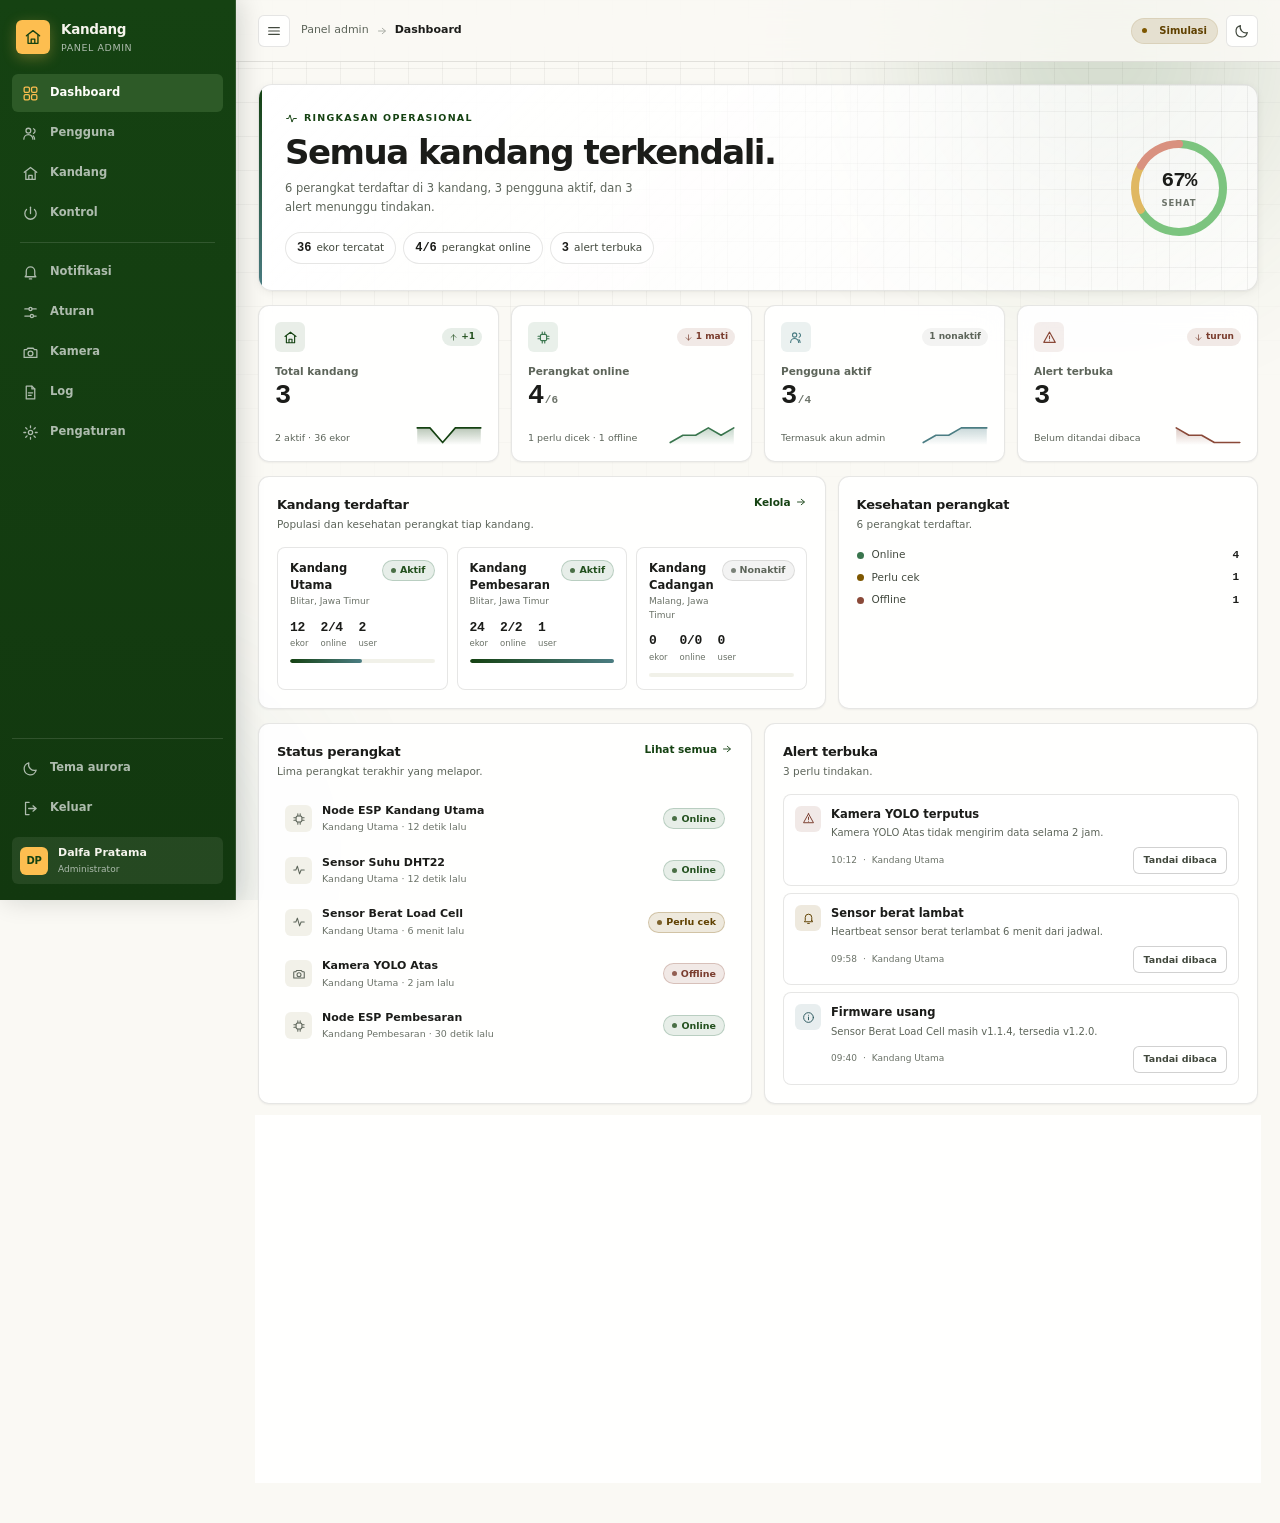
==== commit 83222c73: "Make admin sidebar permanent dark green Sidebar sekarang selalu lebar dengan ikon + teks, tidak bisa" ====
--- a/admin.html
+++ b/admin.html
@@ -6,11 +6,11 @@
     <meta name="theme-color" content="#1f3b2d">
     <meta name="description" content="Panel admin monitoring dan kontrol kandang ayam.">
     <title>Panel Admin — Monitoring Kandang</title>
-    <link rel="stylesheet" href="./src/admin/styles.css?v=20261153">
+    <link rel="stylesheet" href="./src/admin/styles.css?v=20261154">
   </head>
   <body>
     <div id="app"></div>
     <div id="live-announcer" class="sr-only" aria-live="polite" aria-atomic="true"></div>
-    <script type="module" src="./src/admin/main.mjs?v=20261153"></script>
+    <script type="module" src="./src/admin/main.mjs?v=20261154"></script>
   </body>
 </html>
--- a/src/admin/styles.css
+++ b/src/admin/styles.css
@@ -57,11 +57,22 @@
   --sh-lg: 0 24px 56px rgba(27, 28, 25, .18);
   --sh-glow: 0 6px 20px rgba(21, 66, 18, .22);
 
-  --rail-w: 74px;
-  --rail-w-open: 228px;
+  /* sidebar permanen: selalu lebar dengan ikon + teks */
+  --rail-w: 236px;
   --ease: cubic-bezier(.22, .61, .36, 1);
   --ease-bounce: cubic-bezier(.34, 1.4, .64, 1);
   --mono: ui-monospace, "SF Mono", "Cascadia Mono", "Roboto Mono", monospace;
+
+  /* sidebar hijau tua, selaras panel pengguna */
+  --sidebar-bg: #154212;
+  --sidebar-bg-2: #12380f;
+  --sidebar-fg: #f5f4ec;
+  --sidebar-muted: #aebcae;
+  --sidebar-line: rgba(245, 244, 236, .13);
+  --sidebar-hover: rgba(245, 244, 236, .08);
+  --sidebar-active-bg: #2d5a27;
+  --sidebar-active-fg: #fffefa;
+  --sidebar-active-icon: #fdbe50;
 }
 
 [data-theme="night"] {
@@ -107,6 +118,16 @@
   --sh-md: 0 12px 30px rgba(0, 0, 0, .50);
   --sh-lg: 0 28px 64px rgba(0, 0, 0, .65);
   --sh-glow: 0 6px 24px rgba(75, 226, 119, .26);
+
+  --sidebar-bg: #07100b;
+  --sidebar-bg-2: #0a1410;
+  --sidebar-fg: #dae5dc;
+  --sidebar-muted: #bccbb9;
+  --sidebar-line: rgba(218, 229, 220, .12);
+  --sidebar-hover: rgba(218, 229, 220, .08);
+  --sidebar-active-bg: #18221c;
+  --sidebar-active-fg: #9dd090;
+  --sidebar-active-icon: #ffc640;
 }
 
 /* ---------- base ---------- */
@@ -228,7 +249,7 @@
   min-height: 100vh;
 }
 
-/* ---------- rail ---------- */
+/* ---------- rail (sidebar hijau tua, permanen) ---------- */
 
 .rail {
   position: sticky;
@@ -238,97 +259,57 @@
   flex-direction: column;
   width: var(--rail-w);
   height: 100vh;
-  padding: 14px 10px;
+  padding: 16px 12px;
   overflow: hidden;
-  background: var(--surface);
-  border-right: 1px solid var(--line);
-  backdrop-filter: blur(20px) saturate(1.5);
-  -webkit-backdrop-filter: blur(20px) saturate(1.5);
-  transition: width 240ms var(--ease), box-shadow 240ms var(--ease);
-}
-
-.shell.rail-open .rail {
-  width: var(--rail-w-open);
-  box-shadow: var(--sh-md);
-}
-.shell.rail-open .rail-word,
-.shell.rail-open .rail-label,
-.shell.rail-open .rail-user-copy { opacity: 1; transform: none; }
+  color: var(--sidebar-fg);
+  background: linear-gradient(180deg, var(--sidebar-bg) 0%, var(--sidebar-bg-2) 100%);
+  border-right: 1px solid var(--sidebar-line);
+  box-shadow: 4px 0 24px rgba(12, 21, 16, .16);
+}
 
 .rail-logo {
   display: flex;
   align-items: center;
   gap: 11px;
-  height: 40px;
-  margin-bottom: 6px;
-  padding: 0 2px;
+  height: 42px;
+  margin-bottom: 16px;
+  padding: 0 4px;
   flex: 0 0 auto;
 }
 
 .rail-mark {
   display: grid;
   place-items: center;
-  width: 32px;
-  height: 32px;
+  width: 34px;
+  height: 34px;
   flex: 0 0 auto;
   border-radius: var(--r-sm);
-  color: #f5f4ec;
-  background: var(--violet);
-  box-shadow: var(--sh-glow);
+  color: var(--sidebar-bg);
+  background: var(--sidebar-active-icon);
+  box-shadow: 0 4px 14px rgba(253, 190, 80, .30);
   transition: transform 300ms var(--ease-bounce);
 }
-.rail-mark .icon { width: 17px; height: 17px; }
+.rail-mark .icon { width: 18px; height: 18px; }
 .rail-logo:hover .rail-mark { transform: rotate(-6deg) scale(1.05); }
 
 .rail-word {
   display: grid;
   gap: 1px;
-  opacity: 0;
-  transform: translateX(-5px);
-  transition: opacity 170ms var(--ease) 30ms, transform 170ms var(--ease) 30ms;
+  min-width: 0;
   white-space: nowrap;
 }
-.rail-word b { color: var(--ink); font-size: 13px; font-weight: 750; letter-spacing: -.3px; }
-.rail-word span { color: var(--muted); font-size: 9.5px; letter-spacing: .04em; text-transform: uppercase; }
-
-.rail-toggle {
-  display: flex;
-  align-items: center;
-  justify-content: center;
-  gap: 7px;
-  width: 30px;
-  height: 28px;
-  margin: 4px 0 10px;
-  padding: 0;
-  border: 1px solid var(--line);
-  border-radius: var(--r-sm);
-  color: var(--ink-3);
-  background: var(--surface-2);
-  font-size: 10px;
-  font-weight: 660;
-  white-space: nowrap;
-  overflow: hidden;
-  cursor: pointer;
-  transition: color 170ms var(--ease), background-color 170ms var(--ease),
-              border-color 170ms var(--ease), width 240ms var(--ease), height 240ms var(--ease);
-}
-.rail-toggle .icon { width: 14px; height: 14px; flex: 0 0 auto; }
-.rail-toggle-text { opacity: 0; transition: opacity 150ms var(--ease) 40ms; }
-.rail-toggle:hover {
-  color: var(--violet);
-  border-color: color-mix(in srgb, var(--violet) 30%, var(--line));
-  background: var(--violet-tint);
-}
-.rail-toggle:active { transform: scale(.97); }
-.shell:not(.rail-open) .rail-toggle { align-self: center; }
-.shell.rail-open .rail-toggle {
-  align-self: stretch;
-  width: 100%;
-  height: 30px;
-  padding: 0 9px;
-  justify-content: flex-start;
-}
-.shell.rail-open .rail-toggle-text { opacity: 1; }
+.rail-word b {
+  color: var(--sidebar-fg);
+  font-size: 13.5px;
+  font-weight: 750;
+  letter-spacing: -.3px;
+}
+.rail-word span {
+  color: var(--sidebar-muted);
+  font-size: 9.5px;
+  letter-spacing: .06em;
+  text-transform: uppercase;
+}
 
 .rail-nav {
   display: flex;
@@ -342,8 +323,8 @@
 
 .rail-sep {
   height: 1px;
-  margin: 7px 6px;
-  background: var(--line);
+  margin: 8px 8px;
+  background: var(--sidebar-line);
   flex: 0 0 auto;
 }
 
@@ -353,11 +334,11 @@
   align-items: center;
   gap: 11px;
   height: 38px;
-  padding: 0 9px;
+  padding: 0 10px;
   flex: 0 0 auto;
   border: 0;
   border-radius: var(--r-sm);
-  color: var(--ink-3);
+  color: var(--sidebar-muted);
   background: transparent;
   font-size: 11.5px;
   font-weight: 600;
@@ -366,39 +347,43 @@
   cursor: pointer;
   transition: color 160ms var(--ease), background-color 160ms var(--ease);
 }
-.rail-item .icon { width: 17px; height: 17px; flex: 0 0 auto; transition: transform 240ms var(--ease-bounce); }
-.rail-item:hover { color: var(--ink); background: var(--surface-3); }
+.rail-item .icon {
+  width: 17px;
+  height: 17px;
+  flex: 0 0 auto;
+  transition: transform 240ms var(--ease-bounce);
+}
+.rail-item:hover {
+  color: var(--sidebar-fg);
+  background: var(--sidebar-hover);
+}
 .rail-item:hover .icon { transform: scale(1.1); }
 
-.rail-label {
-  opacity: 0;
-  transform: translateX(-5px);
-  transition: opacity 170ms var(--ease) 30ms, transform 170ms var(--ease) 30ms;
-}
+.rail-label { white-space: nowrap; }
 
 .rail-item.is-active {
-  color: var(--violet);
-  background: var(--violet-tint);
+  color: var(--sidebar-active-fg);
+  background: var(--sidebar-active-bg);
   font-weight: 720;
 }
-[data-theme="night"] .rail-item.is-active { color: var(--violet-2); }
+.rail-item.is-active .icon { color: var(--sidebar-active-icon); }
 
 /* penanda aktif: garis tegak di tepi kiri */
 .rail-item.is-active::before {
   content: "";
   position: absolute;
-  left: -10px;
+  left: -12px;
   top: 50%;
   width: 3px;
-  height: 18px;
+  height: 20px;
   border-radius: 0 2px 2px 0;
-  background: var(--violet);
+  background: var(--sidebar-active-icon);
   transform: translateY(-50%);
   animation: bar-in 260ms var(--ease) both;
 }
 @keyframes bar-in {
   from { height: 0; opacity: 0; }
-  to   { height: 18px; opacity: 1; }
+  to   { height: 20px; opacity: 1; }
 }
 
 .rail-foot {
@@ -406,8 +391,8 @@
   flex-direction: column;
   gap: 2px;
   margin-top: auto;
-  padding-top: 8px;
-  border-top: 1px solid var(--line);
+  padding-top: 10px;
+  border-top: 1px solid var(--sidebar-line);
   flex: 0 0 auto;
 }
 
@@ -415,10 +400,10 @@
   display: flex;
   align-items: center;
   gap: 10px;
-  margin-top: 6px;
-  padding: 7px;
-  border-radius: var(--r-sm);
-  background: var(--surface-2);
+  margin-top: 8px;
+  padding: 8px;
+  border-radius: var(--r-sm);
+  background: var(--sidebar-hover);
   overflow: hidden;
 }
 
@@ -429,8 +414,8 @@
   height: 28px;
   flex: 0 0 auto;
   border-radius: var(--r-sm);
-  color: #f5f4ec;
-  background: var(--violet);
+  color: var(--sidebar-bg);
+  background: var(--sidebar-active-icon);
   font-size: 10px;
   font-weight: 750;
   letter-spacing: -.2px;
@@ -440,18 +425,16 @@
   display: grid;
   gap: 1px;
   min-width: 0;
-  opacity: 0;
-  transition: opacity 170ms var(--ease) 30ms;
   white-space: nowrap;
 }
 .rail-user-copy strong {
-  color: var(--ink);
+  color: var(--sidebar-fg);
   font-size: 11px;
   font-weight: 700;
   overflow: hidden;
   text-overflow: ellipsis;
 }
-.rail-user-copy small { color: var(--muted); font-size: 9px; }
+.rail-user-copy small { color: var(--sidebar-muted); font-size: 9px; }
 
 /* ---------- main ---------- */
 
@@ -1782,21 +1765,11 @@
     transform: translateX(0);
     box-shadow: var(--sh-lg);
   }
-  .shell.rail-open .rail { width: min(86vw, 290px); }
-
-  #app.nav-open .rail-word,
-  #app.nav-open .rail-label,
-  #app.nav-open .rail-user-copy,
-  .shell.rail-open .rail-word,
-  .shell.rail-open .rail-label,
-  .shell.rail-open .rail-user-copy { opacity: 1; transform: none; }
-
-  .rail-toggle { display: none; }
-  .rail-logo { height: 36px; margin-bottom: 4px; }
-  .rail-item { height: 40px; padding: 0 9px; }
+  .rail-logo { height: 40px; margin-bottom: 12px; }
+  .rail-item { height: 40px; padding: 0 10px; }
   .rail-nav { gap: 1px; }
-  .rail-sep { margin: 5px 0; }
-  .rail-foot { padding-top: 6px; }
+  .rail-sep { margin: 6px 8px; }
+  .rail-foot { padding-top: 8px; }
 
   .scrim { display: block; }
   #app.nav-open .scrim { opacity: 1; pointer-events: auto; }
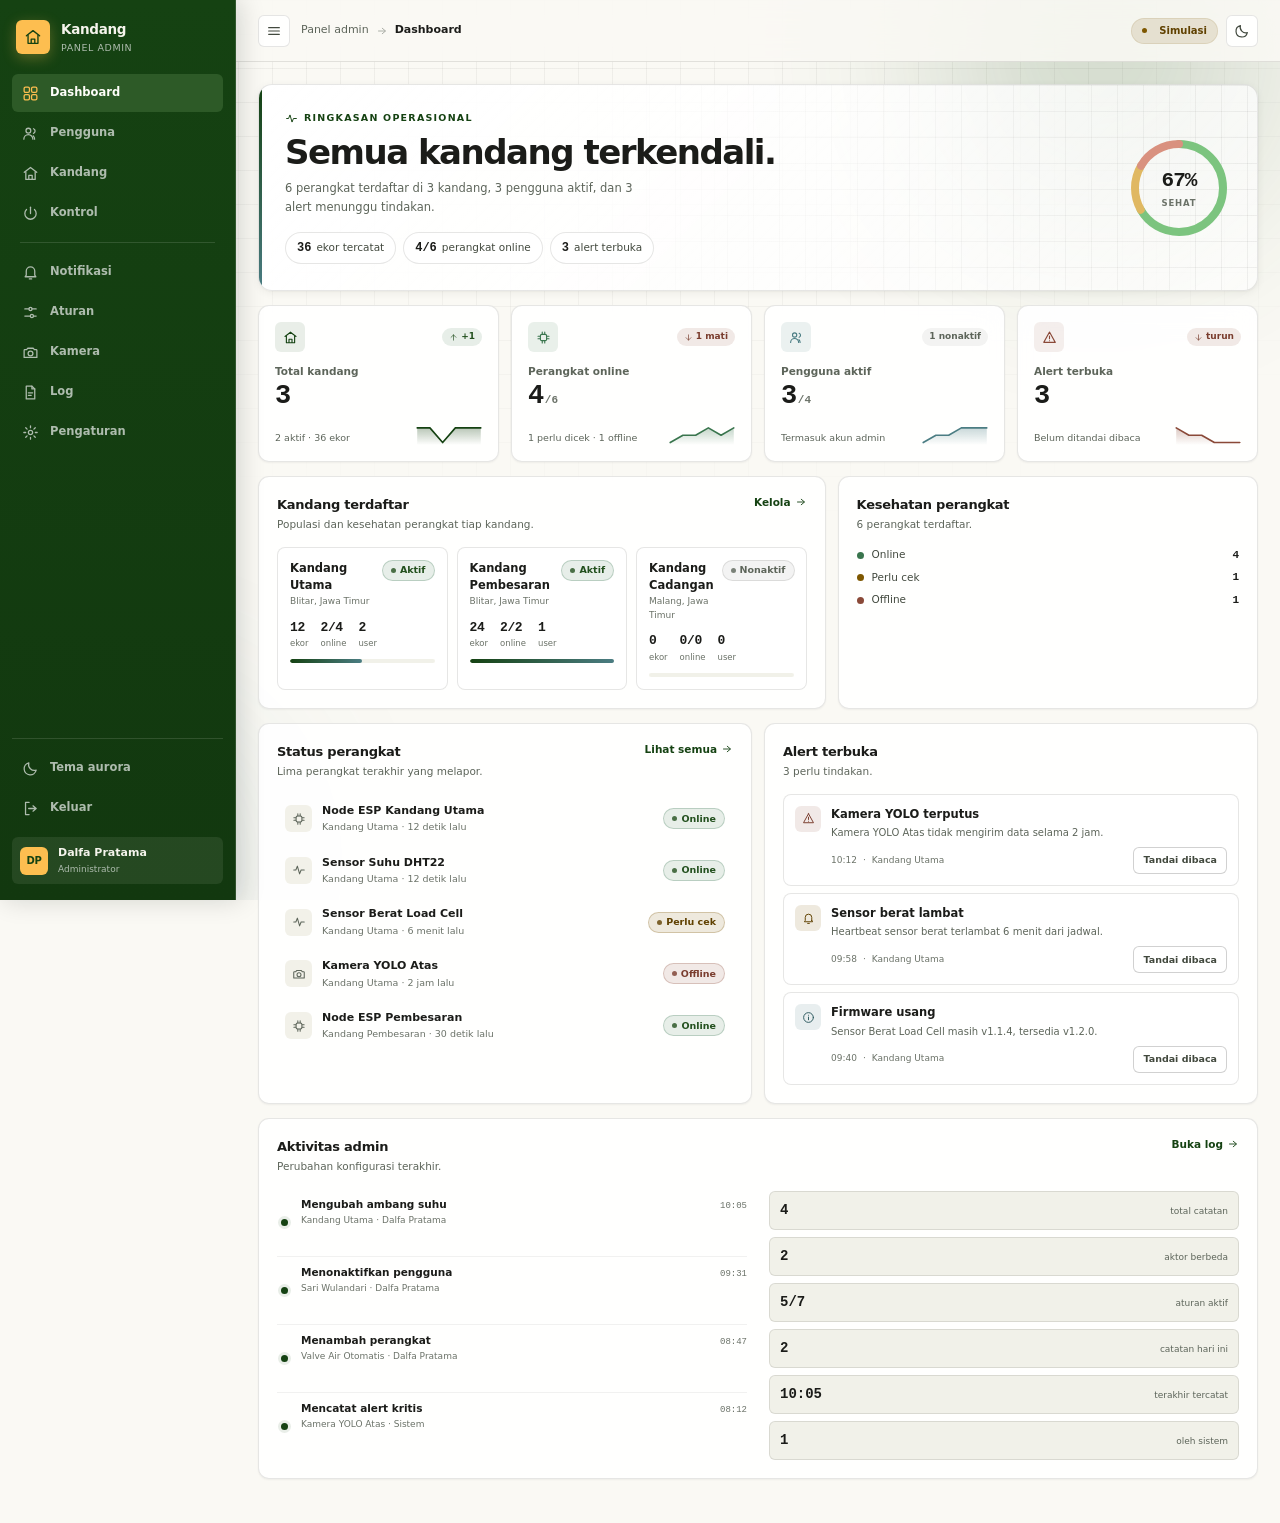
==== commit f743fcb0: "Fix dashboard responsive layout on phone Bug utama: donut kesehatan perangkat di hero di-display:non" ====
--- a/admin.html
+++ b/admin.html
@@ -6,11 +6,11 @@
     <meta name="theme-color" content="#1f3b2d">
     <meta name="description" content="Panel admin monitoring dan kontrol kandang ayam.">
     <title>Panel Admin — Monitoring Kandang</title>
-    <link rel="stylesheet" href="./src/admin/styles.css?v=20261154">
+    <link rel="stylesheet" href="./src/admin/styles.css?v=20261155">
   </head>
   <body>
     <div id="app"></div>
     <div id="live-announcer" class="sr-only" aria-live="polite" aria-atomic="true"></div>
-    <script type="module" src="./src/admin/main.mjs?v=20261154"></script>
+    <script type="module" src="./src/admin/main.mjs?v=20261155"></script>
   </body>
 </html>
--- a/src/admin/styles.css
+++ b/src/admin/styles.css
@@ -1705,7 +1705,12 @@
 
 @media (max-width: 1000px) {
   .hero { grid-template-columns: 1fr; }
-  .hero-ring { display: none; }
+  /* donut pindah ke bawah teks, bukan disembunyikan */
+  .hero-ring {
+    justify-self: center;
+    margin-top: 4px;
+    transform: scale(.92);
+  }
 }
 
 @media (max-width: 900px) {
@@ -1774,6 +1779,9 @@
   .scrim { display: block; }
   #app.nav-open .scrim { opacity: 1; pointer-events: auto; }
 
+  /* donut tetap tampil di tablet, diperkecil */
+  .hero-ring { transform: scale(.86); transform-origin: center right; }
+
   .pill-sim { display: none; }
   .topbar { height: 56px; padding: 0 14px; }
   .canvas { padding: 16px 14px 40px; }
@@ -1784,8 +1792,10 @@
   .kpi-grid { grid-template-columns: repeat(2, minmax(0, 1fr)); gap: 9px; }
   .coop-grid, .act-grid { grid-template-columns: 1fr; }
   .form-grid, .rule-fields { grid-template-columns: 1fr; }
-  .kpi { padding: 11px; border-radius: var(--r-md); }
-  .kpi-head { margin-bottom: 7px; }
+  .kpi { padding: 10px; border-radius: var(--r-md); gap: 1px; }
+  .kpi-head { margin-bottom: 6px; }
+  .kpi-foot { margin-top: 7px; }
+  .kpi-note { line-height: 1.35; }
   .kpi-icon { width: 24px; height: 24px; }
   .kpi-icon .icon { width: 12px; height: 12px; }
   .kpi-delta { font-size: 8px; padding: 2px 6px; }
@@ -1798,8 +1808,15 @@
   .hero { padding: 16px 14px; gap: 14px; }
   .hero h1 { font-size: 20px; letter-spacing: -1px; }
   .hero-sub { font-size: 10.5px; }
-  .hero-stats { display: grid; grid-template-columns: 1fr; gap: 6px; margin-top: 12px; }
-  .hero-stat { justify-content: space-between; font-size: 9.5px; padding: 5px 9px; }
+  /* hero stats: satu kolom, angka kiri label kanan, tidak berdesakan */
+  .hero-stats { display: grid; grid-template-columns: 1fr; gap: 5px; margin-top: 11px; }
+  .hero-stat {
+    justify-content: space-between;
+    font-size: 9.5px;
+    padding: 6px 10px;
+    gap: 10px;
+  }
+  .hero-stat b { font-size: 11.5px; }
 
   .card { padding: 12px; border-radius: var(--r-md); }
   .card-pad { padding: 12px 12px 0; }
@@ -1897,6 +1914,29 @@
   .tl-copy strong { font-size: 9px; }
   .rule-head h3 { font-size: 10.5px; }
   .row-copy strong { font-size: 9.5px; }
+
+  /* kartu kandang: 3 metrik diberi jarak jelas, label tidak menempel */
+  .coop { padding: 10px; gap: 8px; }
+  .coop-stats { gap: 0; justify-content: space-between; }
+  .coop-stat { flex: 1 1 0; min-width: 0; }
+  .coop-stat b { font-size: 12px; }
+  .coop-stat span { font-size: 8px; letter-spacing: .01em; }
+
+  /* timeline: waktu turun ke baris sendiri, tidak sempit */
+  .tl-row { grid-template-columns: 12px minmax(0, 1fr); gap: 8px; padding: 7px 0; }
+  .tl-row time { grid-column: 2; font-size: 8px; margin-top: 1px; }
+  .tl-node { width: 12px; height: 12px; }
+
+  /* legenda kesehatan: baris lebih rapat */
+  .legend { gap: 5px; }
+  .legend-row { font-size: 9.5px; }
+  .legend-row b { font-size: 10px; }
+
+  /* hero lebih ringkas di HP kecil */
+  .hero h1 { font-size: 17px; letter-spacing: -.8px; }
+  .hero-sub { font-size: 10px; line-height: 1.5; }
+  .hero-stat { padding: 5px 9px; font-size: 9px; }
+  .hero-stat b { font-size: 11px; }
   .rail { width: min(90vw, 275px); }
   #app.nav-open .rail { width: min(90vw, 275px); }
 }
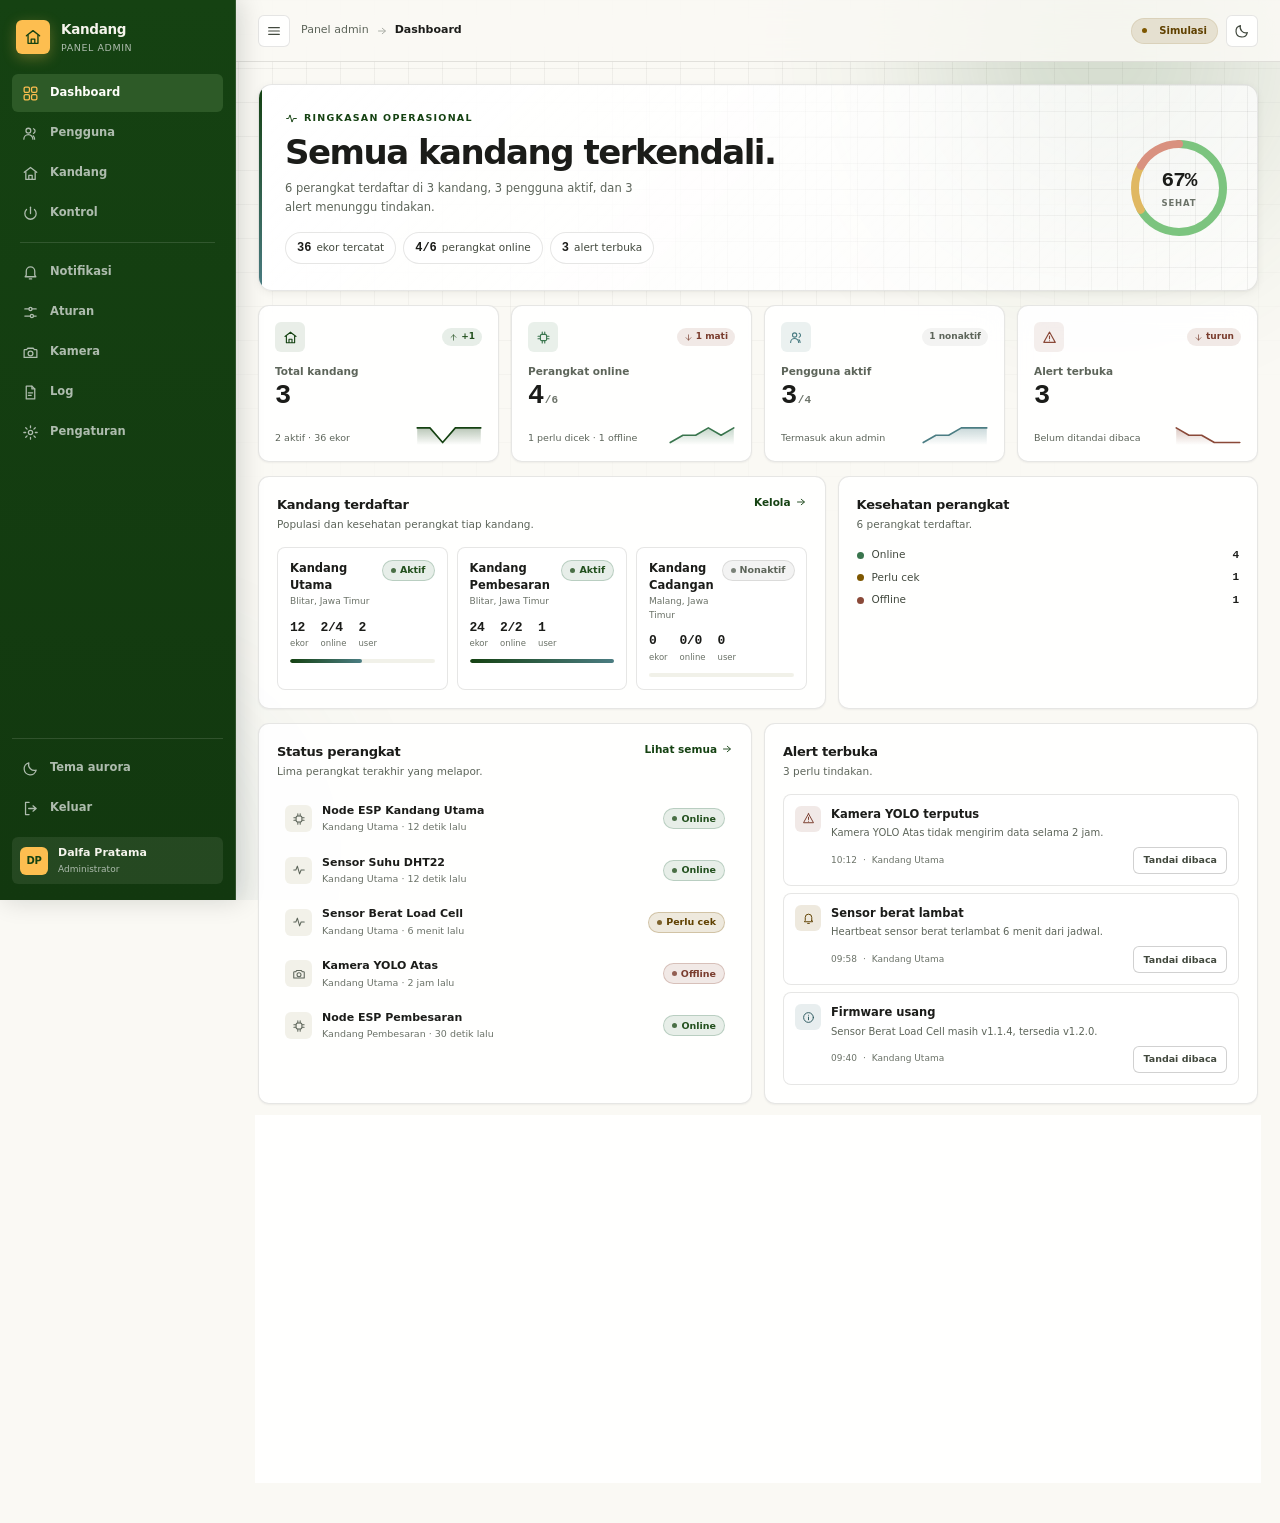
==== commit df701e17: "Scale admin layout proportionally across phone, tablet, PC Bug utama: di 600px konten hanya memakai " ====
--- a/admin.html
+++ b/admin.html
@@ -6,11 +6,11 @@
     <meta name="theme-color" content="#1f3b2d">
     <meta name="description" content="Panel admin monitoring dan kontrol kandang ayam.">
     <title>Panel Admin — Monitoring Kandang</title>
-    <link rel="stylesheet" href="./src/admin/styles.css?v=20261155">
+    <link rel="stylesheet" href="./src/admin/styles.css?v=20261160">
   </head>
   <body>
     <div id="app"></div>
     <div id="live-announcer" class="sr-only" aria-live="polite" aria-atomic="true"></div>
-    <script type="module" src="./src/admin/main.mjs?v=20261155"></script>
+    <script type="module" src="./src/admin/main.mjs?v=20261160"></script>
   </body>
 </html>
--- a/src/admin/styles.css
+++ b/src/admin/styles.css
@@ -1695,28 +1695,43 @@
 /* ---------- responsive ---------- */
 
 @media (max-width: 1180px) {
-  .kpi-grid { grid-template-columns: repeat(2, minmax(0, 1fr)); }
+  /* >=901px: 4 kolom (kartu 900+ px masih cukup lega) */
+  .kpi-grid { grid-template-columns: repeat(4, minmax(0, 1fr)); }
   .coop-grid { grid-template-columns: repeat(2, minmax(0, 1fr)); }
   .act-grid { grid-template-columns: repeat(2, minmax(0, 1fr)); }
   .rule-grid { grid-template-columns: 1fr; }
   .rule-grid > .card:last-child:nth-child(odd) { grid-column: auto; }
   .duo, .duo-eq { grid-template-columns: 1fr; }
+
+  /* tablet besar: hero & kartu dirapatkan proporsional */
+  .canvas { padding: 18px 18px 40px; }
+  .hero { padding: 22px; gap: 18px; }
+  .kpi { padding: 15px; }
+  .card { padding: 16px; }
+  .card-pad { padding: 16px 16px 0; }
+  .card-pad-x { padding: 0 16px; }
 }
 
 @media (max-width: 1000px) {
-  .hero { grid-template-columns: 1fr; }
-  /* donut pindah ke bawah teks, bukan disembunyikan */
-  .hero-ring {
-    justify-self: center;
-    margin-top: 4px;
-    transform: scale(.92);
-  }
+  /* hero 2 kolom tetap dipakai selama masih muat (>=760px) */
+  .hero { padding: 20px; gap: 14px; }
+  .hero h1 { font-size: clamp(20px, 3.4vw, 26px); }
+  .hero-sub { font-size: 11px; }
+  .hero-stats { gap: 6px; }
+
+  /* tablet portrait: KPI 2 kolom lebih lega */
+  .kpi-grid { gap: 11px; }
+  .kpi { padding: 14px; }
+  .kpi-value { font-size: 24px; }
+  .card { padding: 15px; }
+  .card-head h2 { font-size: 12.5px; }
 }
 
 @media (max-width: 900px) {
   .menu-btn { display: grid; }
 
   /* tablet: kartu & tipografi dirapatkan */
+  .kpi-grid { grid-template-columns: repeat(2, minmax(0, 1fr)); }
   .kpi { padding: 13px; }
   .kpi-icon { width: 27px; height: 27px; }
   .kpi-icon .icon { width: 13px; height: 13px; }
@@ -1750,7 +1765,8 @@
   .row-copy strong { font-size: 10.5px; }
   .row-copy small { font-size: 9px; }
 
-  /* sidebar jadi drawer */
+  /* sidebar jadi drawer: shell tidak lagi menyisakan kolom untuk rail */
+  .shell { grid-template-columns: minmax(0, 1fr); }
   .rail {
     position: fixed;
     top: 0;
@@ -1787,8 +1803,47 @@
   .canvas { padding: 16px 14px 40px; }
 }
 
+/* tablet kecil / HP landscape: langkah antara 900px dan 640px */
+/* tablet lebar: 4 kartu KPI sejajar supaya tidak boros ruang */
+@media (max-width: 900px) and (min-width: 760px) {
+  .kpi-grid { grid-template-columns: repeat(4, minmax(0, 1fr)); }
+  .coop-grid { grid-template-columns: repeat(3, minmax(0, 1fr)); }
+  .act-grid { grid-template-columns: repeat(3, minmax(0, 1fr)); }
+}
+
+/* di bawah 760px hero baru menumpuk 1 kolom */
+@media (max-width: 759px) {
+  .hero { grid-template-columns: 1fr; padding: 18px 16px; gap: 12px; }
+  .hero-ring { justify-self: center; margin-top: 2px; transform: scale(.9); }
+  .hero h1 { font-size: 21px; }
+}
+
+@media (max-width: 720px) {
+  .canvas { padding: 15px 14px 38px; }
+  .hero { padding: 18px 16px; }
+  .hero h1 { font-size: 22px; }
+  .hero-sub { font-size: 10.5px; }
+  .kpi-grid { gap: 10px; }
+  .kpi { padding: 12px; }
+  .kpi-value { font-size: 21px; }
+  .kpi-label { font-size: 9.5px; }
+  .kpi-note { font-size: 8.5px; }
+  .card { padding: 13px; }
+  .card-head h2 { font-size: 11.5px; }
+  .card-head p { font-size: 9.5px; }
+  .coop-grid { grid-template-columns: repeat(2, minmax(0, 1fr)); }
+  .act-grid { grid-template-columns: repeat(2, minmax(0, 1fr)); }
+  .tbl { font-size: 10.5px; }
+  .tbl thead th { font-size: 8px; }
+  .chip { height: 19px; font-size: 8.5px; }
+  .btn { height: 29px; font-size: 10px; }
+  .topbar { height: 54px; }
+}
+
 @media (max-width: 640px) {
   /* KPI 2 kolom, kartu ringkas */
+  .canvas { padding: 14px 12px 36px; }
+  .topbar { height: 54px; padding: 0 12px; }
   .kpi-grid { grid-template-columns: repeat(2, minmax(0, 1fr)); gap: 9px; }
   .coop-grid, .act-grid { grid-template-columns: 1fr; }
   .form-grid, .rule-fields { grid-template-columns: 1fr; }
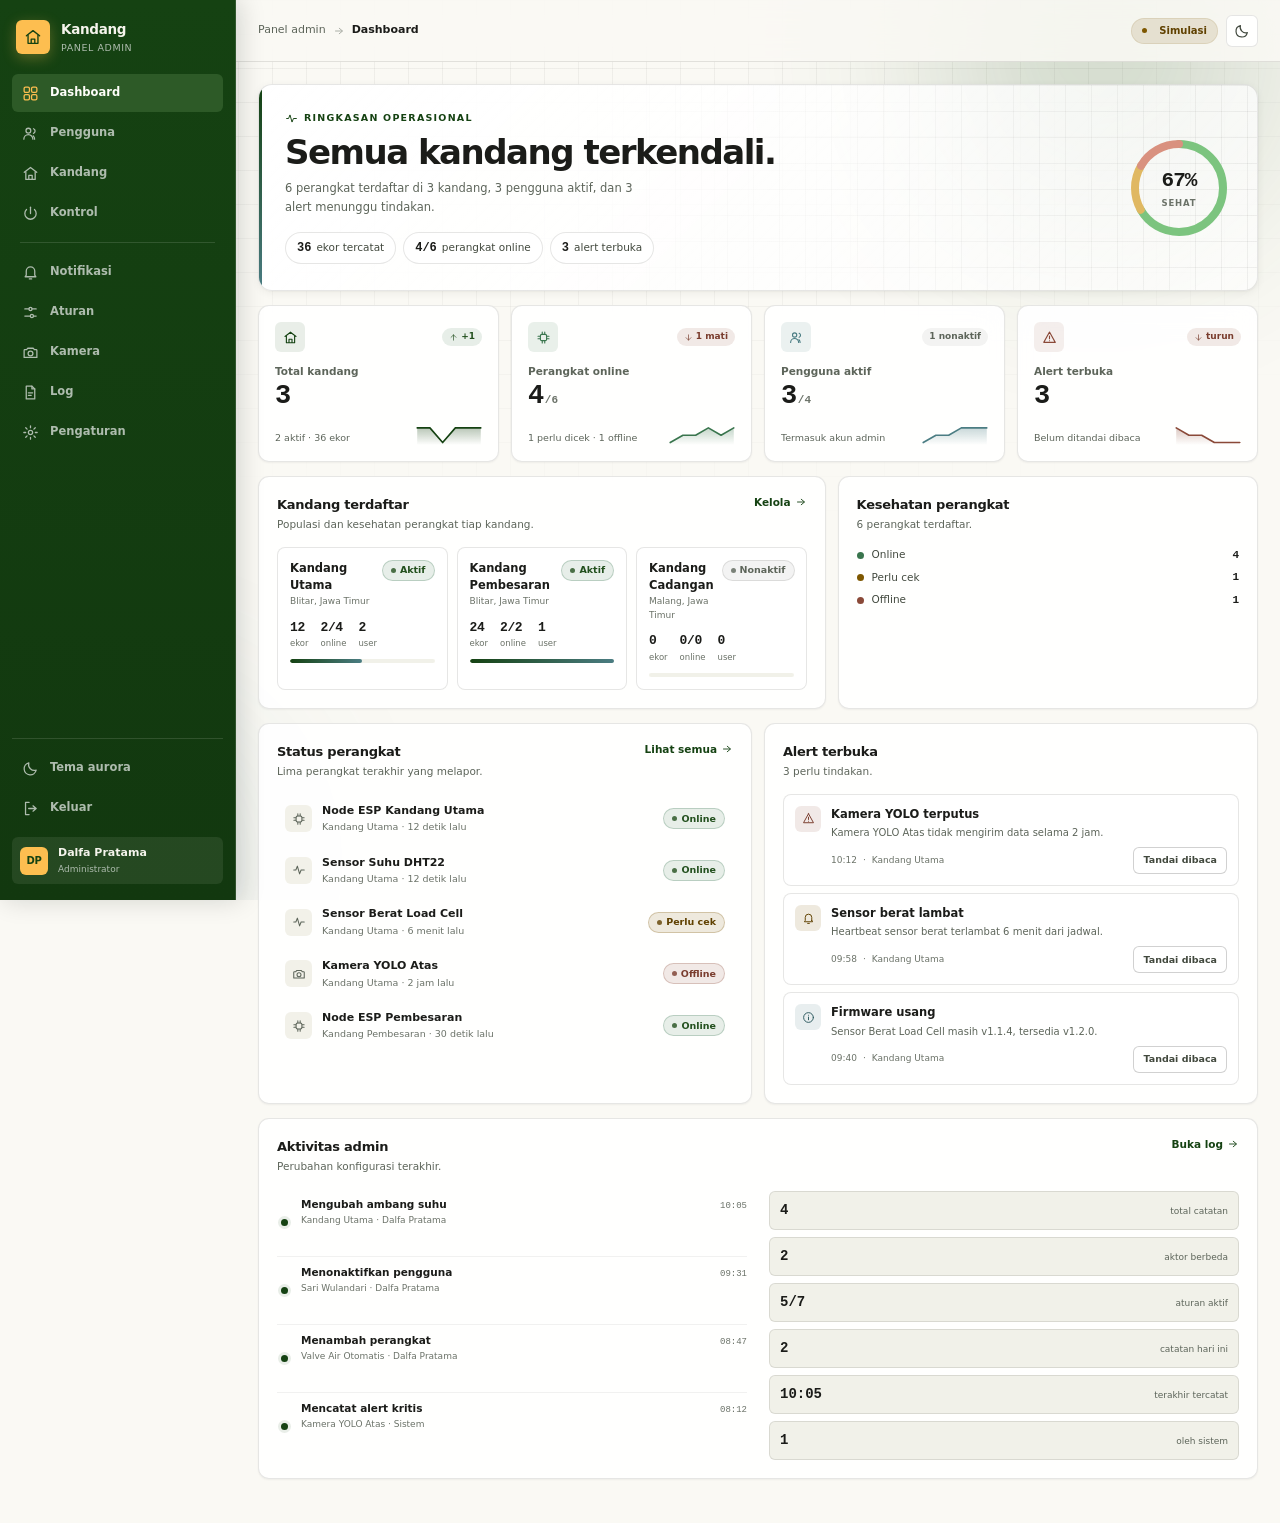
==== commit 01ec98fe: "Replace mobile sidebar with a bottom navigation bar Di HP dan tablet, sidebar hijau diganti bottom b" ====
--- a/admin.html
+++ b/admin.html
@@ -6,11 +6,11 @@
     <meta name="theme-color" content="#1f3b2d">
     <meta name="description" content="Panel admin monitoring dan kontrol kandang ayam.">
     <title>Panel Admin — Monitoring Kandang</title>
-    <link rel="stylesheet" href="./src/admin/styles.css?v=20261160">
+    <link rel="stylesheet" href="./src/admin/styles.css?v=20261164">
   </head>
   <body>
     <div id="app"></div>
     <div id="live-announcer" class="sr-only" aria-live="polite" aria-atomic="true"></div>
-    <script type="module" src="./src/admin/main.mjs?v=20261160"></script>
+    <script type="module" src="./src/admin/main.mjs?v=20261164"></script>
   </body>
 </html>
--- a/src/admin/styles.css
+++ b/src/admin/styles.css
@@ -1691,6 +1691,12 @@
 /* ---------- gate (tidak dipakai, disisakan untuk kompatibilitas) ---------- */
 
 .gate { display: grid; place-items: center; min-height: 100vh; padding: 22px; }
+
+/* ---------- bottom bar (HP) ---------- */
+
+.bottombar { display: none; }
+
+.more-sheet { display: none; }
 
 /* ---------- responsive ---------- */
 
@@ -1765,38 +1771,141 @@
   .row-copy strong { font-size: 10.5px; }
   .row-copy small { font-size: 9px; }
 
-  /* sidebar jadi drawer: shell tidak lagi menyisakan kolom untuk rail */
+  /* HP/tablet: sidebar diganti bottom bar */
   .shell { grid-template-columns: minmax(0, 1fr); }
-  .rail {
+  .rail { display: none; }
+  .scrim { display: none; }
+  .menu-btn { display: none; }
+
+  /* bottom bar: 5 item, aman untuk notch & gesture bar */
+  .bottombar {
     position: fixed;
+    left: 0;
+    right: 0;
+    bottom: 0;
+    z-index: 70;
+    display: grid;
+    grid-template-columns: repeat(5, minmax(0, 1fr));
+    align-items: stretch;
+    padding: 4px 4px calc(4px + env(safe-area-inset-bottom, 0px));
+    color: var(--sidebar-fg);
+    background: linear-gradient(180deg, var(--sidebar-bg) 0%, var(--sidebar-bg-2) 100%);
+    border-top: 1px solid var(--sidebar-line);
+    box-shadow: 0 -4px 20px rgba(12, 21, 16, .18);
+  }
+
+  .bb-item {
+    position: relative;
+    display: flex;
+    flex-direction: column;
+    align-items: center;
+    justify-content: center;
+    gap: 2px;
+    min-height: 46px;
+    padding: 4px 2px;
+    border: 0;
+    border-radius: var(--r-sm);
+    color: var(--sidebar-muted);
+    background: transparent;
+    font-size: 9px;
+    font-weight: 640;
+    line-height: 1.1;
+    text-align: center;
+    cursor: pointer;
+    transition: color 160ms var(--ease), background-color 160ms var(--ease);
+  }
+  .bb-item .icon { width: 18px; height: 18px; }
+  .bb-item span {
+    display: block;
+    max-width: 100%;
+    overflow: hidden;
+    text-overflow: ellipsis;
+    white-space: nowrap;
+  }
+  .bb-item.is-active {
+    color: var(--sidebar-active-fg);
+    background: var(--sidebar-active-bg);
+  }
+  .bb-item.is-active .icon { color: var(--sidebar-active-icon); }
+  /* penanda aktif: garis kecil di atas item */
+  .bb-item.is-active::before {
+    content: "";
+    position: absolute;
     top: 0;
+    left: 50%;
+    width: 18px;
+    height: 2px;
+    border-radius: 0 0 2px 2px;
+    background: var(--sidebar-active-icon);
+    transform: translateX(-50%);
+  }
+
+  /* sheet "Lainnya" */
+  .more-sheet {
+    position: fixed;
+    inset: 0;
+    z-index: 80;
+    display: block;
+    background: rgba(12, 21, 16, .48);
+    backdrop-filter: blur(4px);
+    -webkit-backdrop-filter: blur(4px);
+    opacity: 0;
+    pointer-events: none;
+    transition: opacity 200ms var(--ease);
+  }
+  #app.more-open .more-sheet { opacity: 1; pointer-events: auto; }
+
+  .more-panel {
+    position: absolute;
     left: 0;
+    right: 0;
     bottom: 0;
-    width: min(86vw, 290px);
-    height: 100vh;
-    height: 100dvh;
-    padding: 13px 10px;
-    transform: translateX(-103%);
-    transition: transform 230ms var(--ease);
-    box-shadow: none;
-    z-index: 60;
+    max-height: 82dvh;
+    overflow-y: auto;
+    padding: 14px 14px calc(14px + env(safe-area-inset-bottom, 0px));
+    border-radius: var(--r-xl) var(--r-xl) 0 0;
+    background: var(--surface-solid);
+    box-shadow: var(--sh-lg);
+    transform: translateY(100%);
+    transition: transform 260ms var(--ease);
   }
-  #app.nav-open .rail {
-    width: min(86vw, 290px);
-    transform: translateX(0);
-    box-shadow: var(--sh-lg);
+  #app.more-open .more-panel { transform: translateY(0); }
+
+  .more-head {
+    display: flex;
+    align-items: center;
+    justify-content: space-between;
+    gap: 10px;
+    margin-bottom: 10px;
   }
-  .rail-logo { height: 40px; margin-bottom: 12px; }
-  .rail-item { height: 40px; padding: 0 10px; }
-  .rail-nav { gap: 1px; }
-  .rail-sep { margin: 6px 8px; }
-  .rail-foot { padding-top: 8px; }
-
-  .scrim { display: block; }
-  #app.nav-open .scrim { opacity: 1; pointer-events: auto; }
-
-  /* donut tetap tampil di tablet, diperkecil */
-  .hero-ring { transform: scale(.86); transform-origin: center right; }
+  .more-head strong { color: var(--ink); font-size: 12.5px; font-weight: 730; }
+
+  .more-list { display: grid; gap: 2px; }
+  .more-item {
+    display: flex;
+    align-items: center;
+    gap: 10px;
+    padding: 11px 10px;
+    border-radius: var(--r-sm);
+    color: var(--ink-2);
+    font-size: 12px;
+    font-weight: 620;
+  }
+  .more-item .icon { width: 17px; height: 17px; color: var(--ink-3); }
+  .more-item .icon:last-child { margin-left: auto; color: var(--violet); }
+  .more-item:hover { background: var(--surface-3); }
+  .more-item.is-active { color: var(--violet); background: var(--violet-tint); font-weight: 720; }
+  .more-item.is-active .icon { color: var(--violet); }
+
+  .more-foot {
+    display: grid;
+    grid-template-columns: repeat(2, minmax(0, 1fr));
+    gap: 7px;
+    margin-top: 12px;
+    padding-top: 12px;
+    border-top: 1px solid var(--line);
+  }
+  .more-foot .btn { width: 100%; }
 
   .pill-sim { display: none; }
   .topbar { height: 56px; padding: 0 14px; }
@@ -1992,8 +2101,16 @@
   .hero-sub { font-size: 10px; line-height: 1.5; }
   .hero-stat { padding: 5px 9px; font-size: 9px; }
   .hero-stat b { font-size: 11px; }
-  .rail { width: min(90vw, 275px); }
-  #app.nav-open .rail { width: min(90vw, 275px); }
+  /* bottom bar HP kecil: ikon & label dirapatkan */
+  .bb-item { min-height: 44px; font-size: 8.5px; }
+  .bb-item .icon { width: 17px; height: 17px; }
+  .bottombar { padding-left: 2px; padding-right: 2px; }
+}
+
+/* ruang bawah agar konten terakhir tidak tertutup bottom bar.
+   Ditaruh paling akhir supaya tidak ditimpa breakpoint lain. */
+@media (max-width: 900px) {
+  .canvas { padding-bottom: calc(76px + env(safe-area-inset-bottom, 0px)); }
 }
 
 @media (prefers-reduced-motion: reduce) {
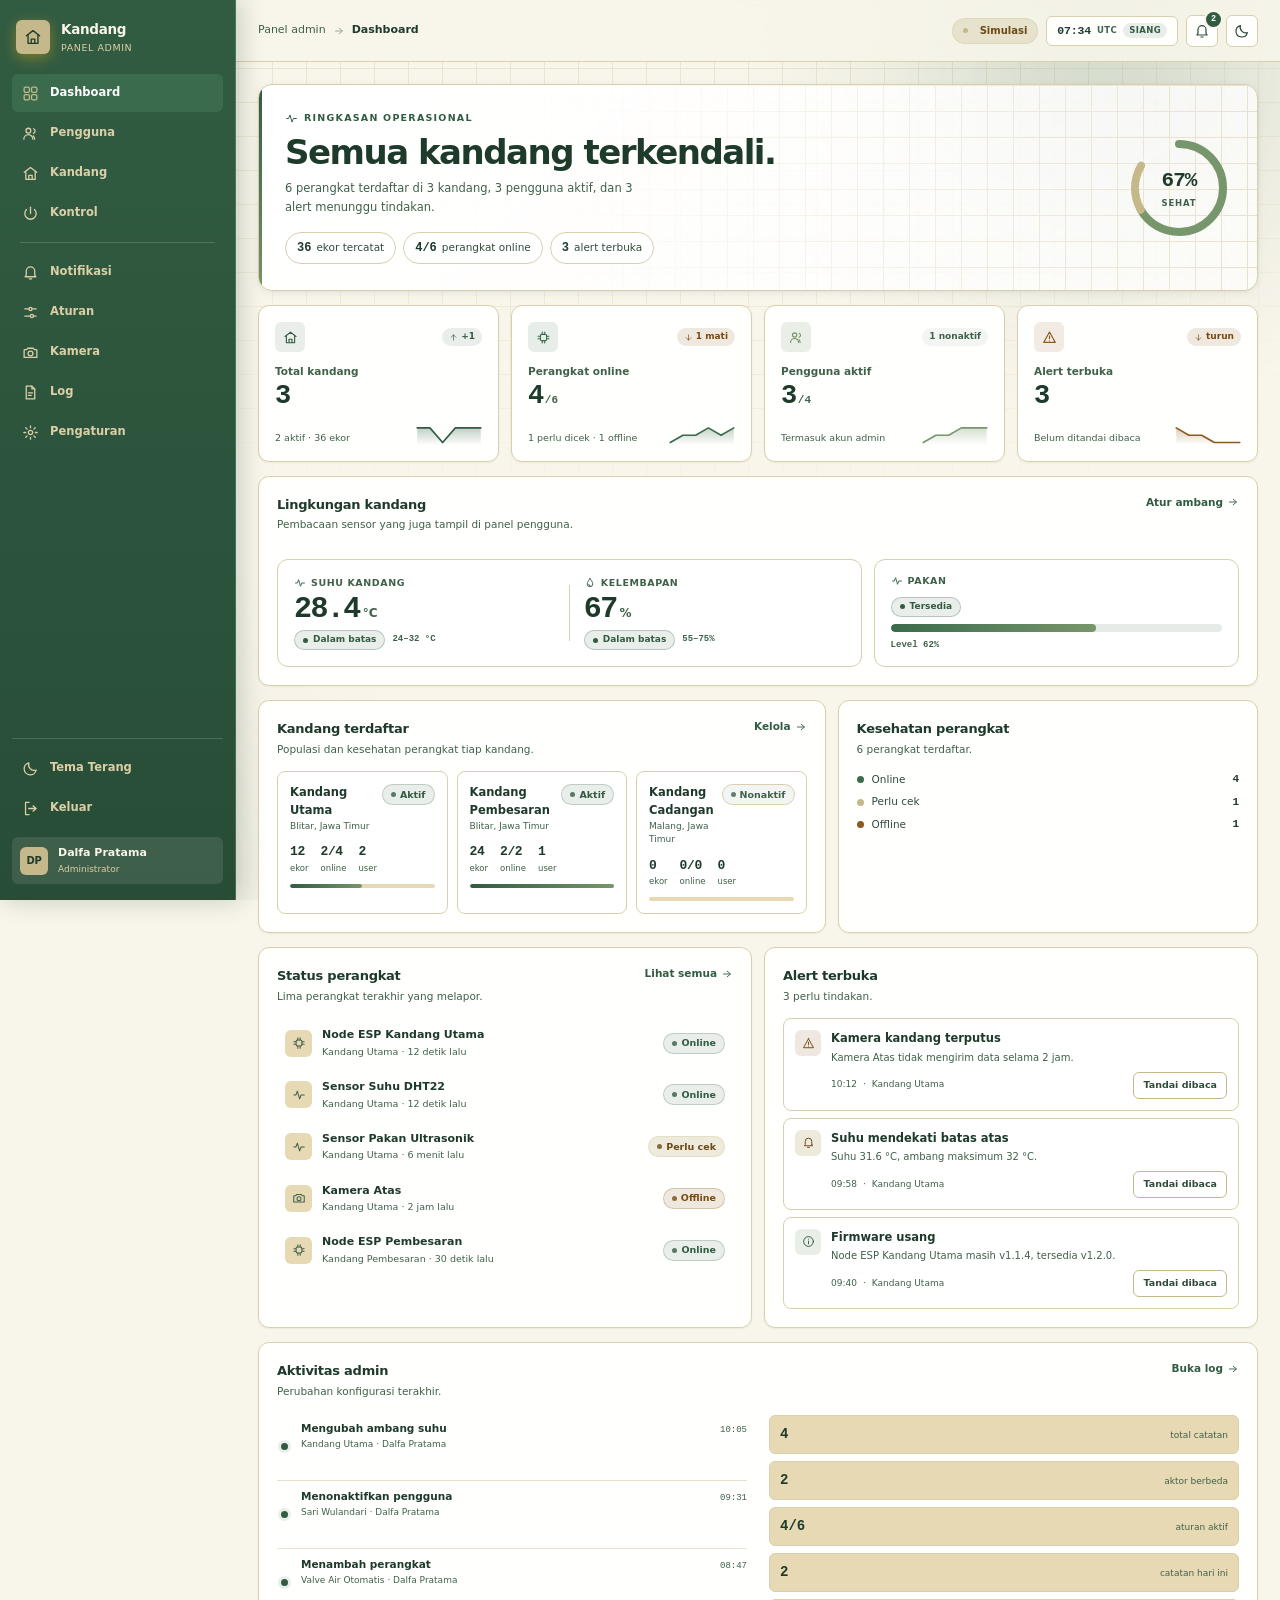
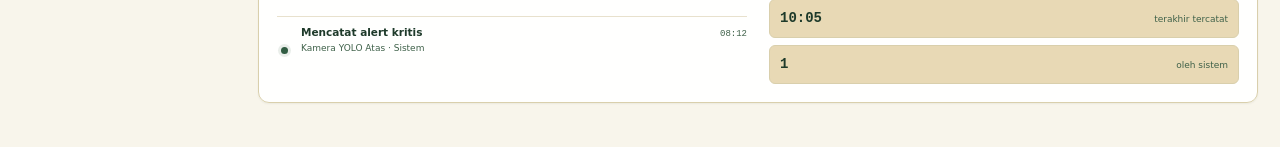
==== commit 834aa8a5: "redesign + nambahin landing page" ====
--- a/admin.html
+++ b/admin.html
@@ -3,14 +3,14 @@
   <head>
     <meta charset="UTF-8">
     <meta name="viewport" content="width=device-width, initial-scale=1.0">
-    <meta name="theme-color" content="#1f3b2d">
+    <meta name="theme-color" content="#006B35">
     <meta name="description" content="Panel admin monitoring dan kontrol kandang ayam.">
     <title>Panel Admin — Monitoring Kandang</title>
-    <link rel="stylesheet" href="./src/admin/styles.css?v=20261164">
+    <link rel="stylesheet" href="./src/admin/styles.css?v=20261204">
   </head>
   <body>
     <div id="app"></div>
     <div id="live-announcer" class="sr-only" aria-live="polite" aria-atomic="true"></div>
-    <script type="module" src="./src/admin/main.mjs?v=20261164"></script>
+    <script type="module" src="./src/admin/main.mjs?v=20261204"></script>
   </body>
 </html>
--- a/src/admin/styles.css
+++ b/src/admin/styles.css
@@ -1,48 +1,72 @@
 /* ==========================================================================
    Panel Admin — arah visual "Blueprint"
-   Kanvas putih-kapur dengan grid teknik, kartu bersudut tegas, tipografi
-   rapat, angka monospace, dan motion presisi. Palet tetap mengikuti
-   halaman pengguna: hijau pinus, krem, tembaga, teal air.
+   Kanvas ivory dengan grid teknik, kartu bersudut tegas, tipografi rapat,
+   angka monospace, dan motion presisi.
+
+   Palet resmi (5 warna):
+     Dark Forest  #315C42   struktur, sidebar, aksi utama
+     Moss Green   #78966B   aksen hidup, indikator "sehat"
+     Muted Khaki  #C5B98B   penanda, badge, sorot aktif
+     Sand Beige   #E8D9B5   permukaan hangat, pita, tint
+     Ivory        #F8F5EB   kanvas
+     Putih        #FFFFFF   kartu dan permukaan
    ========================================================================== */
 
+/* ---- Palet resmi Smart Poultry (admin) ------------------------------
+   Dark Forest #315C42 · Moss Green #78966B · Muted Khaki #C5B98B
+   Sand Beige #E8D9B5 · Ivory #F8F5EB
+   Kanvas ivory, kartu putih, sidebar dark forest, aksen khaki untuk penanda.
+   ------------------------------------------------------------------- */
 :root {
   color-scheme: light;
 
-  --canvas: #faf9f4;
-  --canvas-2: #f2f1e9;
-  --surface: rgba(255, 255, 255, .90);
-  --surface-solid: #ffffff;
-  --surface-2: rgba(255, 255, 255, .66);
-  --surface-3: rgba(240, 239, 230, .88);
-
-  --ink: #1b1c19;
-  --ink-2: #42493e;
-  --ink-3: #5d655a;
-  --muted: #6b7268;
-
-  --line: rgba(27, 28, 25, .11);
-  --line-2: rgba(27, 28, 25, .06);
-  --line-strong: rgba(27, 28, 25, .20);
-
-  /* Aksen mengikuti palet halaman pengguna */
-  --violet: #154212;
-  --violet-2: #2d5a27;
-  --cyan: #4b7d83;
-  --mint: #39754d;
-  --amber: #7e5700;
-  --rose: #8a4938;
-
-  --violet-tint: rgba(21, 66, 18, .09);
-  --cyan-tint: rgba(75, 125, 131, .11);
-  --mint-tint: rgba(57, 117, 77, .11);
-  --amber-tint: rgba(126, 87, 0, .11);
-  --rose-tint: rgba(138, 73, 56, .09);
-
-  --ok-fg: #23501e;  --ok-bg: rgba(57, 117, 77, .12);  --ok-dot: #39754d;
-  --warn-fg: #604100; --warn-bg: rgba(126, 87, 0, .13); --warn-dot: #7e5700;
-  --bad-fg: #7a3d2e; --bad-bg: rgba(138, 73, 56, .12);  --bad-dot: #8a4938;
-  --info-fg: #2f5b60; --info-bg: rgba(75, 125, 131, .13); --info-dot: #4b7d83;
-  --neutral-fg: #5d655a; --neutral-bg: rgba(27, 28, 25, .05); --neutral-dot: #94998f;
+  /* Token aktif — dipakai oleh var(--) di seluruh file.
+     Moss/Khaki/Sand/Ivory tersedia lewat alias di bawah agar tidak ada
+     deklarasi menganggur: khaki -> --gold, moss -> --fresh, ivory -> --cream. */
+  --forest: #315C42;
+
+  /* alias lama dipertahankan agar 347 referensi var(--) tetap hidup */
+  --deep: #3A6B4C;
+  --fresh: #78966B;   /* Moss Green */
+  --gold: #C5B98B;    /* Muted Khaki */
+  --cream: #F8F5EB;   /* Ivory */
+  --white: #FFFFFF;
+
+  --canvas: #F8F5EB;
+  --canvas-2: #EFE7D2;
+  --surface: rgba(255, 255, 255, .94);
+  --surface-solid: #FFFFFF;
+  --surface-2: rgba(255, 255, 255, .72);
+  --surface-3: #E8D9B5;   /* Sand Beige */
+
+  --ink: #1E3A2A;
+  --ink-2: #2F4C3A;
+  --ink-3: #3F6149;
+  --muted: #3F6149;
+
+  --line: #D9CFAC;
+  --line-2: #E8E1CD;
+  --line-strong: #C5B98B;
+
+  /* aksen utama memakai dark forest; moss/khaki jadi pendukung */
+  --violet: #315C42;
+  --violet-2: #3A6B4C;
+  --cyan: #78966B;
+  --mint: #3A6B4C;
+  --amber: #C5B98B;
+  --rose: #8A5A20;
+
+  --violet-tint: rgba(49, 92, 66, .10);
+  --cyan-tint: rgba(120, 150, 107, .16);
+  --mint-tint: rgba(58, 107, 76, .12);
+  --amber-tint: rgba(197, 185, 139, .26);
+  --rose-tint: rgba(138, 90, 32, .12);
+
+  --ok-fg: #315C42;   --ok-bg: rgba(49, 92, 66, .10);    --ok-dot: #3A6B4C;
+  --warn-fg: #6B4A18; --warn-bg: rgba(197, 185, 139, .30); --warn-dot: #C5B98B;
+  --bad-fg: #7A4A12;  --bad-bg: rgba(138, 90, 32, .14);   --bad-dot: #8A5A20;
+  --info-fg: #315C42; --info-bg: rgba(120, 150, 107, .16); --info-dot: #78966B;
+  --neutral-fg: #3F6149; --neutral-bg: rgba(30, 58, 42, .05); --neutral-dot: #78966B;
 
   /* Sudut tegas: blueprint, bukan kapsul */
   --r-2xl: 18px;
@@ -51,11 +75,11 @@
   --r-md: 8px;
   --r-sm: 6px;
 
-  --sh-xs: 0 1px 2px rgba(27, 28, 25, .05);
-  --sh-sm: 0 2px 8px rgba(27, 28, 25, .06), 0 1px 2px rgba(27, 28, 25, .04);
-  --sh-md: 0 10px 28px rgba(27, 28, 25, .09), 0 2px 6px rgba(27, 28, 25, .04);
-  --sh-lg: 0 24px 56px rgba(27, 28, 25, .18);
-  --sh-glow: 0 6px 20px rgba(21, 66, 18, .22);
+  --sh-xs: 0 1px 2px rgba(30, 58, 42, .06);
+  --sh-sm: 0 2px 8px rgba(30, 58, 42, .07), 0 1px 2px rgba(30, 58, 42, .04);
+  --sh-md: 0 10px 28px rgba(30, 58, 42, .10), 0 2px 6px rgba(30, 58, 42, .05);
+  --sh-lg: 0 24px 56px rgba(30, 58, 42, .20);
+  --sh-glow: 0 6px 20px rgba(49, 92, 66, .24);
 
   /* sidebar permanen: selalu lebar dengan ikon + teks */
   --rail-w: 236px;
@@ -63,71 +87,118 @@
   --ease-bounce: cubic-bezier(.34, 1.4, .64, 1);
   --mono: ui-monospace, "SF Mono", "Cascadia Mono", "Roboto Mono", monospace;
 
-  /* sidebar hijau tua, selaras panel pengguna */
-  --sidebar-bg: #154212;
-  --sidebar-bg-2: #12380f;
-  --sidebar-fg: #f5f4ec;
-  --sidebar-muted: #aebcae;
-  --sidebar-line: rgba(245, 244, 236, .13);
-  --sidebar-hover: rgba(245, 244, 236, .08);
-  --sidebar-active-bg: #2d5a27;
-  --sidebar-active-fg: #fffefa;
-  --sidebar-active-icon: #fdbe50;
+  /* sidebar Dark Forest dengan teks ivory + penanda khaki */
+  --sidebar-bg: #315C42;
+  --sidebar-bg-2: #284D37;
+  --sidebar-fg: #F8F5EB;
+  --sidebar-muted: #DCCFA8;
+  --sidebar-line: rgba(248, 245, 235, .16);
+  --sidebar-hover: rgba(248, 245, 235, .10);
+  --sidebar-active-bg: #3A6B4C;
+  --sidebar-active-fg: #FFFFFF;
+  --sidebar-active-icon: #C5B98B;
+  --on-gold: #1E3A2A;
+}
+
+/* Sore: kanvas krem lebih pekat dan hangat, mengikuti siklus jam pengguna */
+[data-theme="sore"] {
+  --canvas: #EFE4C8;
+  --canvas-2: #E8D9B5;
+  --surface: rgba(255, 253, 247, .95);
+  --surface-solid: #FFFDF7;
+  --surface-2: rgba(252, 248, 238, .74);
+  --surface-3: #F4EDDD;
+
+  --ink: #2A2416;
+  --ink-2: #3F3826;
+  --ink-3: #554C36;
+  --muted: #554C36;
+
+  --line: #D5C7A2;
+  --line-2: #E6DCC2;
+  --line-strong: #C5B98B;
+
+  --violet: #315C42;
+  --violet-2: #3A6B4C;
+  --cyan: #78966B;
+  --mint: #3A6B4C;
+  --amber: #C5B98B;
+  --rose: #8A5A20;
+
+  --violet-tint: rgba(49, 92, 66, .11);
+  --cyan-tint: rgba(120, 150, 107, .17);
+  --mint-tint: rgba(58, 107, 76, .13);
+  --amber-tint: rgba(197, 185, 139, .30);
+  --rose-tint: rgba(138, 90, 32, .13);
+
+  --ok-fg: #315C42;   --ok-bg: rgba(49, 92, 66, .11);    --ok-dot: #3A6B4C;
+  --warn-fg: #6B4A18; --warn-bg: rgba(197, 185, 139, .34); --warn-dot: #C5B98B;
+  --bad-fg: #7A4A12;  --bad-bg: rgba(138, 90, 32, .16);   --bad-dot: #8A5A20;
+  --info-fg: #315C42; --info-bg: rgba(120, 150, 107, .18); --info-dot: #78966B;
+  --neutral-fg: #554C36; --neutral-bg: rgba(42, 36, 22, .06); --neutral-dot: #8F8560;
+
+  --sh-xs: 0 1px 2px rgba(74, 62, 34, .07);
+  --sh-sm: 0 2px 8px rgba(74, 62, 34, .08), 0 1px 2px rgba(74, 62, 34, .04);
+  --sh-md: 0 10px 28px rgba(74, 62, 34, .11), 0 2px 6px rgba(74, 62, 34, .05);
+  --sh-lg: 0 24px 56px rgba(74, 62, 34, .20);
+  --sh-glow: 0 6px 20px rgba(49, 92, 66, .22);
+  --on-gold: #1E3A2A;
 }
 
 [data-theme="night"] {
   color-scheme: dark;
 
-  --canvas: #0c1510;
-  --canvas-2: #101a14;
-  --surface: rgba(20, 30, 24, .82);
-  --surface-solid: #141e18;
-  --surface-2: rgba(24, 34, 28, .70);
-  --surface-3: rgba(34, 44, 38, .78);
-
-  --ink: #dae5dc;
-  --ink-2: #bccbb9;
-  --ink-3: #9aab98;
-  --muted: #7d8c7b;
-
-  --line: rgba(218, 229, 220, .13);
-  --line-2: rgba(218, 229, 220, .07);
-  --line-strong: rgba(218, 229, 220, .22);
-
-  --violet: #4be277;
-  --violet-2: #74dc9b;
-  --cyan: #74dc9b;
-  --mint: #4be277;
-  --amber: #ffc640;
-  --rose: #ffb4ab;
-
-  --violet-tint: rgba(75, 226, 119, .13);
-  --cyan-tint: rgba(116, 220, 155, .13);
-  --mint-tint: rgba(75, 226, 119, .13);
-  --amber-tint: rgba(255, 198, 64, .14);
-  --rose-tint: rgba(255, 180, 171, .13);
-
-  --ok-fg: #9dd090;  --ok-bg: rgba(75, 226, 119, .14);  --ok-dot: #4be277;
-  --warn-fg: #ffd879; --warn-bg: rgba(255, 198, 64, .15); --warn-dot: #ffc640;
-  --bad-fg: #ffb4ab; --bad-bg: rgba(255, 180, 171, .14);  --bad-dot: #ff9d92;
-  --info-fg: #9fe3b8; --info-bg: rgba(116, 220, 155, .13); --info-dot: #74dc9b;
-  --neutral-fg: #bccbb9; --neutral-bg: rgba(218, 229, 220, .08); --neutral-dot: #7d8c7b;
+  --canvas: #14241B;
+  --canvas-2: #1A2E22;
+  --surface: rgba(26, 46, 34, .88);
+  --surface-solid: #1A2E22;
+  --surface-2: rgba(33, 55, 42, .74);
+  --surface-3: #23392C;
+
+  --ink: #F8F5EB;
+  --ink-2: #DCD5C0;
+  --ink-3: #B5AF9A;
+  --muted: #B5AF9A;
+
+  --line: #34503F;
+  --line-2: #24382B;
+  --line-strong: #4A6B54;
+
+  --violet: #C5B98B;
+  --violet-2: #D8CCA4;
+  --cyan: #8FB07F;
+  --mint: #8FB07F;
+  --amber: #C5B98B;
+  --rose: #D8CCA4;
+
+  --violet-tint: rgba(197, 185, 139, .16);
+  --cyan-tint: rgba(120, 150, 107, .18);
+  --mint-tint: rgba(143, 176, 127, .15);
+  --amber-tint: rgba(197, 185, 139, .18);
+  --rose-tint: rgba(216, 204, 164, .14);
+
+  --ok-fg: #A8C79A;   --ok-bg: rgba(120, 150, 107, .20);  --ok-dot: #8FB07F;
+  --warn-fg: #E3D5A8; --warn-bg: rgba(197, 185, 139, .20); --warn-dot: #C5B98B;
+  --bad-fg: #E0B98A;  --bad-bg: rgba(216, 204, 164, .16);  --bad-dot: #D8CCA4;
+  --info-fg: #A8C79A; --info-bg: rgba(143, 176, 127, .16); --info-dot: #8FB07F;
+  --neutral-fg: #B5AF9A; --neutral-bg: rgba(248, 245, 235, .07); --neutral-dot: #8F8A78;
 
   --sh-xs: 0 1px 2px rgba(0, 0, 0, .5);
   --sh-sm: 0 3px 10px rgba(0, 0, 0, .40);
   --sh-md: 0 12px 30px rgba(0, 0, 0, .50);
   --sh-lg: 0 28px 64px rgba(0, 0, 0, .65);
-  --sh-glow: 0 6px 24px rgba(75, 226, 119, .26);
-
-  --sidebar-bg: #07100b;
-  --sidebar-bg-2: #0a1410;
-  --sidebar-fg: #dae5dc;
-  --sidebar-muted: #bccbb9;
-  --sidebar-line: rgba(218, 229, 220, .12);
-  --sidebar-hover: rgba(218, 229, 220, .08);
-  --sidebar-active-bg: #18221c;
-  --sidebar-active-fg: #9dd090;
-  --sidebar-active-icon: #ffc640;
+  --sh-glow: 0 6px 24px rgba(197, 185, 139, .22);
+
+  --sidebar-bg: #101C15;
+  --sidebar-bg-2: #0B1510;
+  --sidebar-fg: #F8F5EB;
+  --sidebar-muted: #B5AF9A;
+  --sidebar-line: rgba(248, 245, 235, .14);
+  --sidebar-hover: rgba(248, 245, 235, .08);
+  --sidebar-active-bg: #315C42;
+  --sidebar-active-fg: #FFFFFF;
+  --sidebar-active-icon: #C5B98B;
+  --on-gold: #1E3A2A;
 }
 
 /* ---------- base ---------- */
@@ -264,7 +335,7 @@
   color: var(--sidebar-fg);
   background: linear-gradient(180deg, var(--sidebar-bg) 0%, var(--sidebar-bg-2) 100%);
   border-right: 1px solid var(--sidebar-line);
-  box-shadow: 4px 0 24px rgba(12, 21, 16, .16);
+  box-shadow: 4px 0 24px rgba(0, 43, 21, .20);
 }
 
 .rail-logo {
@@ -284,9 +355,9 @@
   height: 34px;
   flex: 0 0 auto;
   border-radius: var(--r-sm);
-  color: var(--sidebar-bg);
+  color: var(--on-gold);
   background: var(--sidebar-active-icon);
-  box-shadow: 0 4px 14px rgba(253, 190, 80, .30);
+  box-shadow: 0 4px 14px rgba(255, 181, 21, .38);
   transition: transform 300ms var(--ease-bounce);
 }
 .rail-mark .icon { width: 18px; height: 18px; }
@@ -414,7 +485,7 @@
   height: 28px;
   flex: 0 0 auto;
   border-radius: var(--r-sm);
-  color: var(--sidebar-bg);
+  color: var(--on-gold);
   background: var(--sidebar-active-icon);
   font-size: 10px;
   font-weight: 750;
@@ -922,7 +993,7 @@
 .btn:disabled { opacity: .45; cursor: not-allowed; transform: none; }
 
 .btn--primary {
-  color: #f5f4ec;
+  color: var(--cream);
   border-color: var(--violet);
   background: var(--violet);
   box-shadow: var(--sh-glow);
@@ -1369,8 +1440,8 @@
   width: 9px;
   height: 9px;
   border-radius: 50%;
-  background: #fff;
-  box-shadow: 0 1px 2px rgba(0, 0, 0, .22);
+  background: var(--white);
+  box-shadow: 0 1px 2px rgba(15, 42, 27, .26);
   transition: transform 220ms var(--ease-bounce);
 }
 .switch[aria-pressed="true"] { color: var(--ok-fg); background: var(--ok-bg); border-color: color-mix(in srgb, var(--ok-dot) 28%, transparent); }
@@ -1577,7 +1648,7 @@
   display: grid;
   place-items: center;
   padding: 18px;
-  background: rgba(12, 21, 16, .52);
+  background: rgba(0, 33, 17, .55);
   backdrop-filter: blur(6px);
   -webkit-backdrop-filter: blur(6px);
   animation: fade-in 180ms var(--ease) both;
@@ -1664,7 +1735,7 @@
   inset: 0;
   z-index: 55;
   display: none;
-  background: rgba(12, 21, 16, .45);
+  background: rgba(0, 33, 17, .48);
   backdrop-filter: blur(3px);
   -webkit-backdrop-filter: blur(3px);
   opacity: 0;
@@ -1791,7 +1862,7 @@
     color: var(--sidebar-fg);
     background: linear-gradient(180deg, var(--sidebar-bg) 0%, var(--sidebar-bg-2) 100%);
     border-top: 1px solid var(--sidebar-line);
-    box-shadow: 0 -4px 20px rgba(12, 21, 16, .18);
+    box-shadow: 0 -4px 20px rgba(0, 33, 17, .20);
   }
 
   .bb-item {
@@ -1846,7 +1917,7 @@
     inset: 0;
     z-index: 80;
     display: block;
-    background: rgba(12, 21, 16, .48);
+    background: rgba(0, 33, 17, .52);
     backdrop-filter: blur(4px);
     -webkit-backdrop-filter: blur(4px);
     opacity: 0;
@@ -2113,6 +2184,266 @@
   .canvas { padding-bottom: calc(76px + env(safe-area-inset-bottom, 0px)); }
 }
 
+/* ==========================================================================
+   Tambahan: jam lokal, badge notifikasi, dan panel lingkungan kandang
+   (menyelaraskan panel admin dengan fitur panel pengguna)
+   ========================================================================== */
+
+/* ---------- jam lokal + periode hari ---------- */
+
+.clock-block {
+  display: inline-flex;
+  align-items: center;
+  gap: 6px;
+  height: 30px;
+  padding: 0 10px;
+  border: 1px solid var(--line);
+  border-radius: var(--r-sm);
+  background: var(--surface);
+  white-space: nowrap;
+}
+
+.clock-time {
+  color: var(--ink);
+  font-family: var(--mono);
+  font-size: 11.5px;
+  font-weight: 700;
+  letter-spacing: -.2px;
+  font-variant-numeric: tabular-nums;
+}
+
+.clock-zone {
+  color: var(--muted);
+  font-size: 8.5px;
+  font-weight: 650;
+  letter-spacing: .06em;
+}
+
+.clock-period {
+  display: inline-flex;
+  align-items: center;
+  padding: 1px 6px;
+  border-radius: 99px;
+  color: var(--ok-fg);
+  background: var(--ok-bg);
+  font-size: 8.5px;
+  font-weight: 700;
+  letter-spacing: .04em;
+  text-transform: uppercase;
+}
+.clock-period[data-period="sore"] { color: var(--warn-fg); background: var(--warn-bg); }
+.clock-period[data-period="malam"] { color: var(--info-fg); background: var(--info-bg); }
+
+/* ---------- badge notifikasi ---------- */
+
+.bell-btn { position: relative; }
+
+.bell-count {
+  position: absolute;
+  top: -4px;
+  right: -4px;
+  display: grid;
+  place-items: center;
+  min-width: 15px;
+  height: 15px;
+  padding: 0 3px;
+  border-radius: 99px;
+  color: #FFFFFF;
+  background: var(--forest);
+  font-family: var(--mono);
+  font-size: 8.5px;
+  font-weight: 750;
+  line-height: 1;
+  box-shadow: 0 0 0 2px var(--canvas);
+}
+[data-theme="night"] .bell-count { color: #06140C; background: var(--gold); }
+
+/* ---------- panel lingkungan kandang ---------- */
+
+.env-card { display: grid; gap: 12px; }
+
+.env-grid {
+  display: grid;
+  grid-template-columns: minmax(0, 1.6fr) minmax(0, 1fr);
+  gap: 12px;
+  align-items: stretch;
+}
+
+.env-main {
+  display: grid;
+  grid-template-columns: minmax(0, 1fr) auto minmax(0, 1fr);
+  align-items: center;
+  gap: 14px;
+  padding: 14px 16px;
+  border: 1px solid var(--line);
+  border-radius: var(--r-lg);
+  background: var(--surface-2);
+}
+
+.env-reading { display: grid; gap: 4px; min-width: 0; }
+
+.env-kicker {
+  display: inline-flex;
+  align-items: center;
+  gap: 5px;
+  color: var(--ink-3);
+  font-size: 9.5px;
+  font-weight: 700;
+  letter-spacing: .06em;
+  text-transform: uppercase;
+}
+.env-kicker .icon { width: 12px; height: 12px; color: var(--forest); }
+[data-theme="night"] .env-kicker .icon { color: var(--fresh); }
+
+.env-value {
+  display: flex;
+  align-items: baseline;
+  gap: 3px;
+}
+.env-value b {
+  color: var(--ink);
+  font-family: var(--mono);
+  font-size: 30px;
+  font-weight: 760;
+  letter-spacing: -1.6px;
+  line-height: 1;
+  font-variant-numeric: tabular-nums;
+}
+.env-value small {
+  color: var(--muted);
+  font-size: 12px;
+  font-weight: 650;
+}
+
+.env-meta {
+  display: flex;
+  flex-wrap: wrap;
+  align-items: center;
+  gap: 7px;
+  margin-top: 2px;
+}
+
+.env-range {
+  color: var(--muted);
+  font-family: var(--mono);
+  font-size: 9px;
+  font-weight: 600;
+}
+
+.env-divider {
+  width: 1px;
+  height: 56px;
+  background: var(--line);
+}
+
+.env-pill {
+  display: inline-flex;
+  align-items: center;
+  gap: 5px;
+  padding: 2px 8px;
+  border-radius: 99px;
+  border: 1px solid transparent;
+  font-size: 9px;
+  font-weight: 700;
+  white-space: nowrap;
+}
+.env-pill i {
+  width: 5px;
+  height: 5px;
+  border-radius: 50%;
+  background: currentColor;
+}
+.env-pill--ok {
+  color: var(--ok-fg);
+  background: var(--ok-bg);
+  border-color: color-mix(in srgb, var(--ok-dot) 30%, transparent);
+}
+.env-pill--warn {
+  color: var(--warn-fg);
+  background: var(--warn-bg);
+  border-color: color-mix(in srgb, var(--warn-dot) 38%, transparent);
+}
+.env-pill--neutral {
+  color: var(--neutral-fg);
+  background: var(--neutral-bg);
+  border-color: var(--line);
+}
+
+.env-side { display: grid; }
+
+.env-feed {
+  display: grid;
+  gap: 7px;
+  align-content: center;
+  padding: 14px 16px;
+  border: 1px solid var(--line);
+  border-radius: var(--r-lg);
+  background: var(--surface-2);
+}
+
+.env-meter {
+  position: relative;
+  height: 8px;
+  overflow: hidden;
+  border-radius: 99px;
+  background: color-mix(in srgb, var(--forest) 12%, transparent);
+}
+.env-meter > i {
+  display: block;
+  height: 100%;
+  border-radius: 99px;
+  background: linear-gradient(90deg, var(--deep), var(--fresh));
+  transform-origin: left;
+  animation: env-meter-in 700ms var(--ease) both;
+}
+@keyframes env-meter-in {
+  from { transform: scaleX(0); }
+  to   { transform: scaleX(1); }
+}
+
+/* catatan mode terkunci di kartu aturan */
+.rule-locked {
+  display: flex;
+  align-items: flex-start;
+  gap: 6px;
+  grid-column: 1 / -1;
+  margin-top: 2px;
+  padding: 8px 10px;
+  border: 1px dashed var(--line-strong);
+  border-radius: var(--r-md);
+  color: var(--ink-3);
+  background: var(--surface-3);
+  font-size: 9.5px;
+  line-height: 1.5;
+}
+.rule-locked .icon {
+  width: 12px;
+  height: 12px;
+  flex: 0 0 auto;
+  margin-top: 1px;
+  color: var(--forest);
+}
+[data-theme="night"] .rule-locked .icon { color: var(--fresh); }
+
+@media (max-width: 1180px) {
+  .env-grid { grid-template-columns: minmax(0, 1fr); }
+}
+
+/* topbar sempit: sembunyikan chip simulasi + jam, sisakan notifikasi & tema */
+@media (max-width: 640px) {
+  .pill-sim { display: none; }
+}
+
+@media (max-width: 720px) {
+  .clock-block { display: none; }
+  .env-main {
+    grid-template-columns: minmax(0, 1fr);
+    gap: 10px;
+  }
+  .env-divider { width: 100%; height: 1px; }
+  .env-value b { font-size: 26px; }
+}
+
 @media (prefers-reduced-motion: reduce) {
   *, *::before, *::after {
     animation-duration: .01ms !important;
@@ -2124,5 +2455,5 @@
   .kpi:hover, .coop:hover, .alert:hover { transform: none; }
   .rail-item:hover .icon, .kpi:hover .kpi-icon { transform: none; }
   .spark polyline { stroke-dashoffset: 0; }
-  .meter > i { transform: none; }
-}
+  .meter > i, .env-meter > i { transform: none; animation: none !important; }
+}
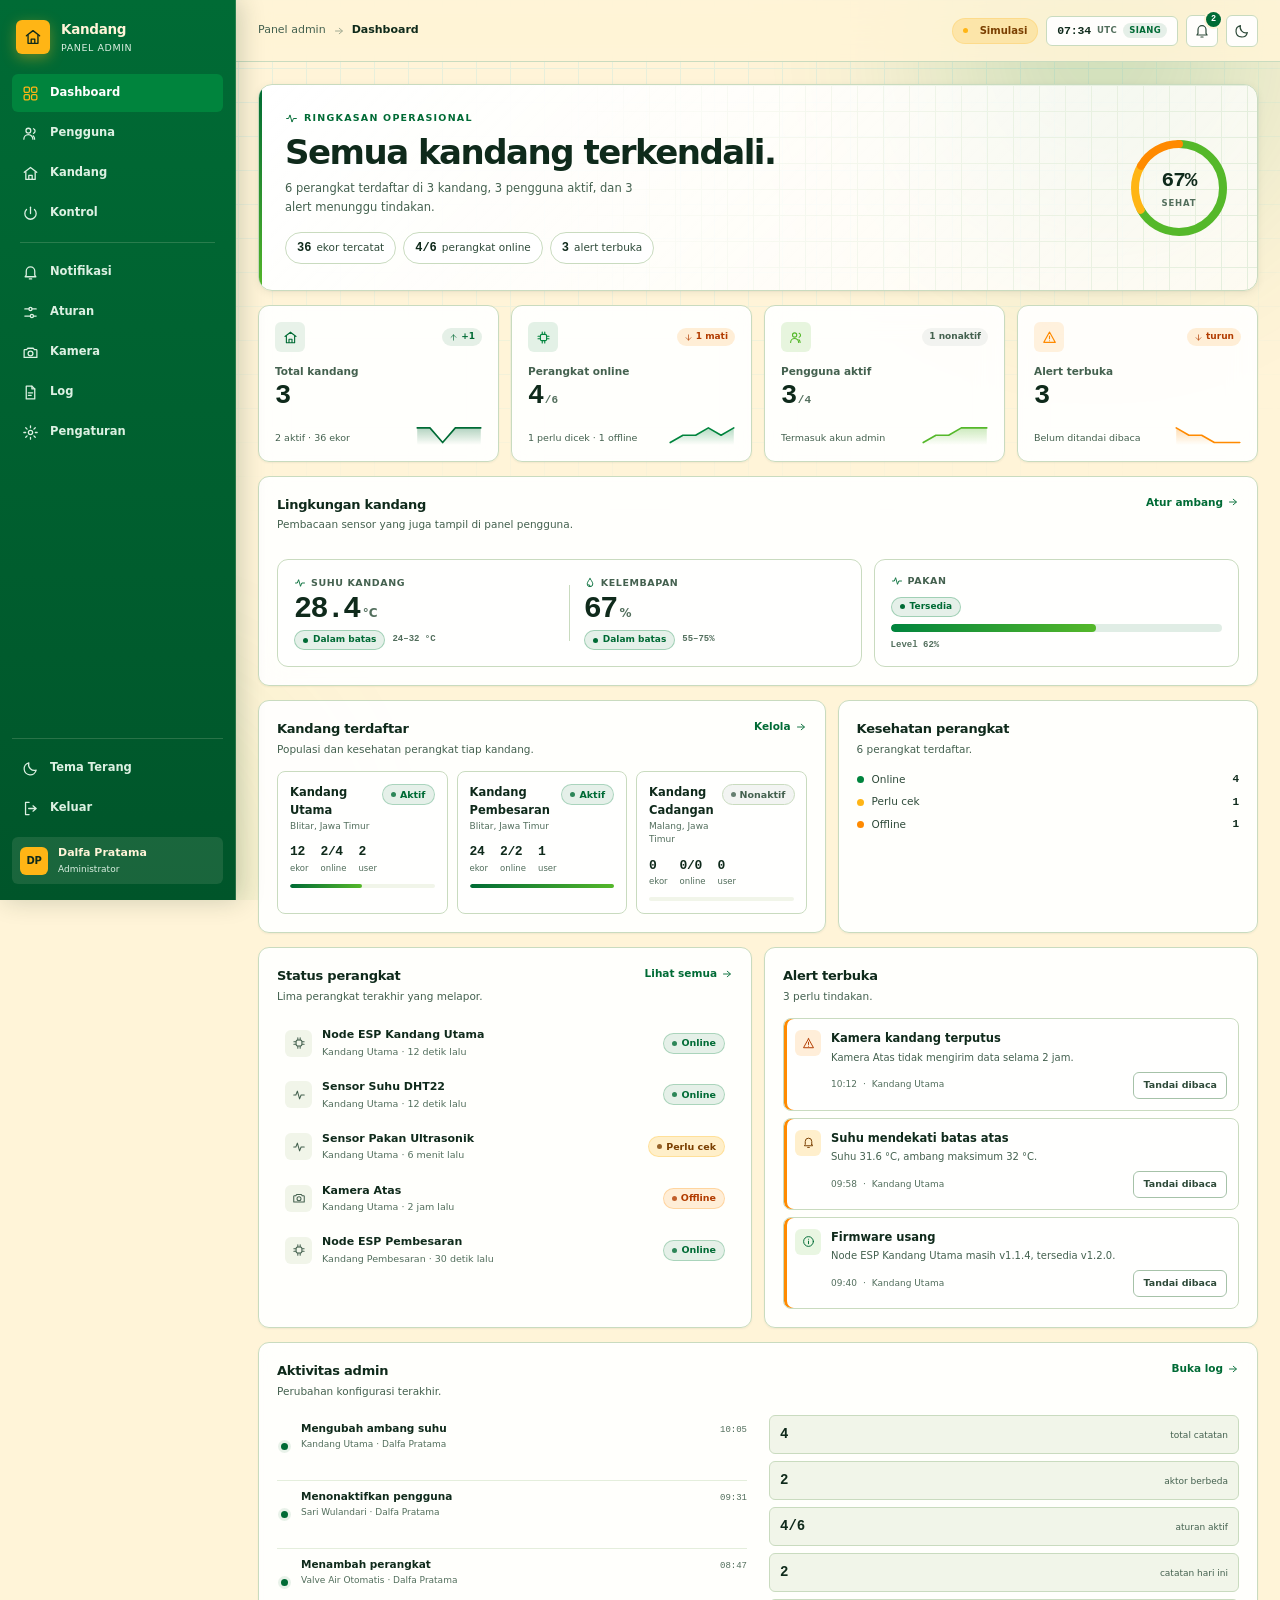
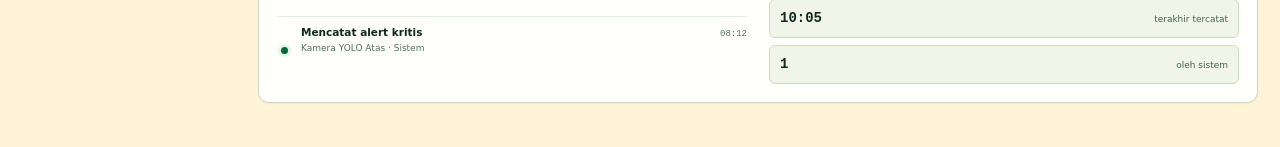
==== commit 90e0c3a9: "update landing page" ====
--- a/admin.html
+++ b/admin.html
@@ -6,11 +6,11 @@
     <meta name="theme-color" content="#006B35">
     <meta name="description" content="Panel admin monitoring dan kontrol kandang ayam.">
     <title>Panel Admin — Monitoring Kandang</title>
-    <link rel="stylesheet" href="./src/admin/styles.css?v=20261204">
+    <link rel="stylesheet" href="./src/admin/styles.css?v=20261206">
   </head>
   <body>
     <div id="app"></div>
     <div id="live-announcer" class="sr-only" aria-live="polite" aria-atomic="true"></div>
-    <script type="module" src="./src/admin/main.mjs?v=20261204"></script>
+    <script type="module" src="./src/admin/main.mjs?v=20261206"></script>
   </body>
 </html>
--- a/src/admin/styles.css
+++ b/src/admin/styles.css
@@ -1,72 +1,62 @@
 /* ==========================================================================
    Panel Admin — arah visual "Blueprint"
-   Kanvas ivory dengan grid teknik, kartu bersudut tegas, tipografi rapat,
+   Kanvas cream dengan grid teknik, kartu bersudut tegas, tipografi rapat,
    angka monospace, dan motion presisi.
-
-   Palet resmi (5 warna):
-     Dark Forest  #315C42   struktur, sidebar, aksi utama
-     Moss Green   #78966B   aksen hidup, indikator "sehat"
-     Muted Khaki  #C5B98B   penanda, badge, sorot aktif
-     Sand Beige   #E8D9B5   permukaan hangat, pita, tint
-     Ivory        #F8F5EB   kanvas
-     Putih        #FFFFFF   kartu dan permukaan
    ========================================================================== */
 
 /* ---- Palet resmi Smart Poultry (admin) ------------------------------
-   Dark Forest #315C42 · Moss Green #78966B · Muted Khaki #C5B98B
-   Sand Beige #E8D9B5 · Ivory #F8F5EB
-   Kanvas ivory, kartu putih, sidebar dark forest, aksen khaki untuk penanda.
+   Forest Green #006B35 · Deep Green #00843D · Fresh Green #55B82A
+   Vibrant Orange #FF8A00 · Golden Yellow #FFB515 · Cream #FFF4D8 · White #FFFFFF
+   Kanvas cream, kartu putih, sidebar forest, aksen emas untuk penanda.
+   Catatan kontras: Fresh/Orange/Gold hanya untuk latar, titik, dan isian —
+   bukan warna teks di kanvas cream (2.32 / 2.16 / 1.62).
    ------------------------------------------------------------------- */
 :root {
   color-scheme: light;
 
-  /* Token aktif — dipakai oleh var(--) di seluruh file.
-     Moss/Khaki/Sand/Ivory tersedia lewat alias di bawah agar tidak ada
-     deklarasi menganggur: khaki -> --gold, moss -> --fresh, ivory -> --cream. */
-  --forest: #315C42;
-
-  /* alias lama dipertahankan agar 347 referensi var(--) tetap hidup */
-  --deep: #3A6B4C;
-  --fresh: #78966B;   /* Moss Green */
-  --gold: #C5B98B;    /* Muted Khaki */
-  --cream: #F8F5EB;   /* Ivory */
+  --forest: #006B35;
+  --deep: #00843D;
+  --fresh: #55B82A;
+  --orange: #FF8A00;
+  --gold: #FFB515;
+  --cream: #FFF4D8;
   --white: #FFFFFF;
 
-  --canvas: #F8F5EB;
-  --canvas-2: #EFE7D2;
-  --surface: rgba(255, 255, 255, .94);
+  --canvas: #FFF4D8;
+  --canvas-2: #FCEBC4;
+  --surface: rgba(255, 255, 255, .92);
   --surface-solid: #FFFFFF;
-  --surface-2: rgba(255, 255, 255, .72);
-  --surface-3: #E8D9B5;   /* Sand Beige */
-
-  --ink: #1E3A2A;
-  --ink-2: #2F4C3A;
-  --ink-3: #3F6149;
-  --muted: #3F6149;
-
-  --line: #D9CFAC;
-  --line-2: #E8E1CD;
-  --line-strong: #C5B98B;
-
-  /* aksen utama memakai dark forest; moss/khaki jadi pendukung */
-  --violet: #315C42;
-  --violet-2: #3A6B4C;
-  --cyan: #78966B;
-  --mint: #3A6B4C;
-  --amber: #C5B98B;
-  --rose: #8A5A20;
-
-  --violet-tint: rgba(49, 92, 66, .10);
-  --cyan-tint: rgba(120, 150, 107, .16);
-  --mint-tint: rgba(58, 107, 76, .12);
-  --amber-tint: rgba(197, 185, 139, .26);
-  --rose-tint: rgba(138, 90, 32, .12);
-
-  --ok-fg: #315C42;   --ok-bg: rgba(49, 92, 66, .10);    --ok-dot: #3A6B4C;
-  --warn-fg: #6B4A18; --warn-bg: rgba(197, 185, 139, .30); --warn-dot: #C5B98B;
-  --bad-fg: #7A4A12;  --bad-bg: rgba(138, 90, 32, .14);   --bad-dot: #8A5A20;
-  --info-fg: #315C42; --info-bg: rgba(120, 150, 107, .16); --info-dot: #78966B;
-  --neutral-fg: #3F6149; --neutral-bg: rgba(30, 58, 42, .05); --neutral-dot: #78966B;
+  --surface-2: rgba(255, 255, 255, .70);
+  --surface-3: #F1F5E9;
+
+  --ink: #0F2A1B;
+  --ink-2: #2E4A39;
+  --ink-3: #44614F;
+  --muted: #526E5C;
+
+  --line: #C9DBBF;
+  --line-2: #E4EEDC;
+  --line-strong: #A6C2A9;
+
+  /* aksen utama memakai hijau palet; cyan/amber/rose jadi pendukung */
+  --violet: #006B35;
+  --violet-2: #00843D;
+  --cyan: #55B82A;
+  --mint: #00843D;
+  --amber: #FFB515;
+  --rose: #FF8A00;
+
+  --violet-tint: rgba(0, 107, 53, .09);
+  --cyan-tint: rgba(85, 184, 42, .14);
+  --mint-tint: rgba(0, 132, 61, .11);
+  --amber-tint: rgba(255, 181, 21, .20);
+  --rose-tint: rgba(255, 138, 0, .12);
+
+  --ok-fg: #006B35;   --ok-bg: rgba(0, 107, 53, .10);    --ok-dot: #00843D;
+  --warn-fg: #7A3F00; --warn-bg: rgba(255, 181, 21, .22); --warn-dot: #FFB515;
+  --bad-fg: #B23C00;  --bad-bg: rgba(255, 138, 0, .15);   --bad-dot: #FF8A00;
+  --info-fg: #006B35; --info-bg: rgba(85, 184, 42, .13);  --info-dot: #55B82A;
+  --neutral-fg: #44614F; --neutral-bg: rgba(15, 42, 27, .05); --neutral-dot: #8AA79A;
 
   /* Sudut tegas: blueprint, bukan kapsul */
   --r-2xl: 18px;
@@ -75,11 +65,11 @@
   --r-md: 8px;
   --r-sm: 6px;
 
-  --sh-xs: 0 1px 2px rgba(30, 58, 42, .06);
-  --sh-sm: 0 2px 8px rgba(30, 58, 42, .07), 0 1px 2px rgba(30, 58, 42, .04);
-  --sh-md: 0 10px 28px rgba(30, 58, 42, .10), 0 2px 6px rgba(30, 58, 42, .05);
-  --sh-lg: 0 24px 56px rgba(30, 58, 42, .20);
-  --sh-glow: 0 6px 20px rgba(49, 92, 66, .24);
+  --sh-xs: 0 1px 2px rgba(15, 42, 27, .06);
+  --sh-sm: 0 2px 8px rgba(15, 42, 27, .07), 0 1px 2px rgba(15, 42, 27, .04);
+  --sh-md: 0 10px 28px rgba(15, 42, 27, .10), 0 2px 6px rgba(15, 42, 27, .05);
+  --sh-lg: 0 24px 56px rgba(15, 42, 27, .20);
+  --sh-glow: 0 6px 20px rgba(0, 107, 53, .24);
 
   /* sidebar permanen: selalu lebar dengan ikon + teks */
   --rail-w: 236px;
@@ -87,118 +77,119 @@
   --ease-bounce: cubic-bezier(.34, 1.4, .64, 1);
   --mono: ui-monospace, "SF Mono", "Cascadia Mono", "Roboto Mono", monospace;
 
-  /* sidebar Dark Forest dengan teks ivory + penanda khaki */
-  --sidebar-bg: #315C42;
-  --sidebar-bg-2: #284D37;
-  --sidebar-fg: #F8F5EB;
-  --sidebar-muted: #DCCFA8;
-  --sidebar-line: rgba(248, 245, 235, .16);
-  --sidebar-hover: rgba(248, 245, 235, .10);
-  --sidebar-active-bg: #3A6B4C;
+  /* sidebar Forest Green dengan teks cream + penanda emas */
+  --sidebar-bg: #006B35;
+  --sidebar-bg-2: #00552A;
+  --sidebar-fg: #FFF4D8;
+  --sidebar-muted: #DCF0E2;
+  --sidebar-line: rgba(255, 244, 216, .16);
+  --sidebar-hover: rgba(255, 244, 216, .10);
+  --sidebar-active-bg: #00843D;
   --sidebar-active-fg: #FFFFFF;
-  --sidebar-active-icon: #C5B98B;
-  --on-gold: #1E3A2A;
+  --sidebar-active-icon: #FFB515;
+  --on-gold: #0F2A1B;
 }
 
 /* Sore: kanvas krem lebih pekat dan hangat, mengikuti siklus jam pengguna */
+/* Sore: kanvas cream lebih pekat dan hangat, mengikuti siklus jam pengguna */
 [data-theme="sore"] {
-  --canvas: #EFE4C8;
-  --canvas-2: #E8D9B5;
-  --surface: rgba(255, 253, 247, .95);
-  --surface-solid: #FFFDF7;
-  --surface-2: rgba(252, 248, 238, .74);
-  --surface-3: #F4EDDD;
-
-  --ink: #2A2416;
-  --ink-2: #3F3826;
-  --ink-3: #554C36;
-  --muted: #554C36;
-
-  --line: #D5C7A2;
-  --line-2: #E6DCC2;
-  --line-strong: #C5B98B;
-
-  --violet: #315C42;
-  --violet-2: #3A6B4C;
-  --cyan: #78966B;
-  --mint: #3A6B4C;
-  --amber: #C5B98B;
-  --rose: #8A5A20;
-
-  --violet-tint: rgba(49, 92, 66, .11);
-  --cyan-tint: rgba(120, 150, 107, .17);
-  --mint-tint: rgba(58, 107, 76, .13);
-  --amber-tint: rgba(197, 185, 139, .30);
-  --rose-tint: rgba(138, 90, 32, .13);
-
-  --ok-fg: #315C42;   --ok-bg: rgba(49, 92, 66, .11);    --ok-dot: #3A6B4C;
-  --warn-fg: #6B4A18; --warn-bg: rgba(197, 185, 139, .34); --warn-dot: #C5B98B;
-  --bad-fg: #7A4A12;  --bad-bg: rgba(138, 90, 32, .16);   --bad-dot: #8A5A20;
-  --info-fg: #315C42; --info-bg: rgba(120, 150, 107, .18); --info-dot: #78966B;
-  --neutral-fg: #554C36; --neutral-bg: rgba(42, 36, 22, .06); --neutral-dot: #8F8560;
-
-  --sh-xs: 0 1px 2px rgba(74, 62, 34, .07);
-  --sh-sm: 0 2px 8px rgba(74, 62, 34, .08), 0 1px 2px rgba(74, 62, 34, .04);
-  --sh-md: 0 10px 28px rgba(74, 62, 34, .11), 0 2px 6px rgba(74, 62, 34, .05);
-  --sh-lg: 0 24px 56px rgba(74, 62, 34, .20);
-  --sh-glow: 0 6px 20px rgba(49, 92, 66, .22);
-  --on-gold: #1E3A2A;
+  --canvas: #FFE9B8;
+  --canvas-2: #FFDFA0;
+  --surface: rgba(255, 252, 242, .93);
+  --surface-solid: #FFFCF2;
+  --surface-2: rgba(255, 250, 235, .72);
+  --surface-3: #FBF0D6;
+
+  --ink: #2A1F0C;
+  --ink-2: #4A3A20;
+  --ink-3: #6B5733;
+  --muted: #7A6540;
+
+  --line: #E8CE9B;
+  --line-2: #F3E3C4;
+  --line-strong: #D6B678;
+
+  --violet: #006B35;
+  --violet-2: #00843D;
+  --cyan: #55B82A;
+  --mint: #00843D;
+  --amber: #FF8A00;
+  --rose: #FF8A00;
+
+  --violet-tint: rgba(0, 107, 53, .10);
+  --cyan-tint: rgba(85, 184, 42, .15);
+  --mint-tint: rgba(0, 132, 61, .12);
+  --amber-tint: rgba(255, 138, 0, .16);
+  --rose-tint: rgba(255, 138, 0, .14);
+
+  --ok-fg: #006B35;   --ok-bg: rgba(0, 107, 53, .11);    --ok-dot: #00843D;
+  --warn-fg: #8A4A00; --warn-bg: rgba(255, 138, 0, .16);  --warn-dot: #FF8A00;
+  --bad-fg: #A33600;  --bad-bg: rgba(255, 138, 0, .18);   --bad-dot: #FF8A00;
+  --info-fg: #006B35; --info-bg: rgba(85, 184, 42, .15);  --info-dot: #55B82A;
+  --neutral-fg: #6B5733; --neutral-bg: rgba(42, 31, 12, .06); --neutral-dot: #A98F62;
+
+  --sh-xs: 0 1px 2px rgba(90, 66, 20, .07);
+  --sh-sm: 0 2px 8px rgba(90, 66, 20, .08), 0 1px 2px rgba(90, 66, 20, .04);
+  --sh-md: 0 10px 28px rgba(90, 66, 20, .11), 0 2px 6px rgba(90, 66, 20, .05);
+  --sh-lg: 0 24px 56px rgba(90, 66, 20, .20);
+  --sh-glow: 0 6px 20px rgba(0, 107, 53, .22);
+  --on-gold: #2A1F0C;
 }
 
 [data-theme="night"] {
   color-scheme: dark;
 
-  --canvas: #14241B;
-  --canvas-2: #1A2E22;
-  --surface: rgba(26, 46, 34, .88);
-  --surface-solid: #1A2E22;
-  --surface-2: rgba(33, 55, 42, .74);
-  --surface-3: #23392C;
-
-  --ink: #F8F5EB;
-  --ink-2: #DCD5C0;
-  --ink-3: #B5AF9A;
-  --muted: #B5AF9A;
-
-  --line: #34503F;
-  --line-2: #24382B;
-  --line-strong: #4A6B54;
-
-  --violet: #C5B98B;
-  --violet-2: #D8CCA4;
-  --cyan: #8FB07F;
-  --mint: #8FB07F;
-  --amber: #C5B98B;
-  --rose: #D8CCA4;
-
-  --violet-tint: rgba(197, 185, 139, .16);
-  --cyan-tint: rgba(120, 150, 107, .18);
-  --mint-tint: rgba(143, 176, 127, .15);
-  --amber-tint: rgba(197, 185, 139, .18);
-  --rose-tint: rgba(216, 204, 164, .14);
-
-  --ok-fg: #A8C79A;   --ok-bg: rgba(120, 150, 107, .20);  --ok-dot: #8FB07F;
-  --warn-fg: #E3D5A8; --warn-bg: rgba(197, 185, 139, .20); --warn-dot: #C5B98B;
-  --bad-fg: #E0B98A;  --bad-bg: rgba(216, 204, 164, .16);  --bad-dot: #D8CCA4;
-  --info-fg: #A8C79A; --info-bg: rgba(143, 176, 127, .16); --info-dot: #8FB07F;
-  --neutral-fg: #B5AF9A; --neutral-bg: rgba(248, 245, 235, .07); --neutral-dot: #8F8A78;
+  --canvas: #0A1A11;
+  --canvas-2: #0E2116;
+  --surface: rgba(15, 36, 24, .86);
+  --surface-solid: #0F2418;
+  --surface-2: rgba(18, 42, 28, .72);
+  --surface-3: #16301F;
+
+  --ink: #EAF6EC;
+  --ink-2: #C2D8C9;
+  --ink-3: #9DBAAB;
+  --muted: #8AA79A;
+
+  --line: #2C4436;
+  --line-2: #1C3025;
+  --line-strong: #476754;
+
+  --violet: #55B82A;
+  --violet-2: #7BD64E;
+  --cyan: #55B82A;
+  --mint: #7BD64E;
+  --amber: #FFB515;
+  --rose: #FF8A00;
+
+  --violet-tint: rgba(85, 184, 42, .14);
+  --cyan-tint: rgba(85, 184, 42, .13);
+  --mint-tint: rgba(123, 214, 78, .13);
+  --amber-tint: rgba(255, 181, 21, .16);
+  --rose-tint: rgba(255, 138, 0, .15);
+
+  --ok-fg: #8FE06A;   --ok-bg: rgba(85, 184, 42, .16);   --ok-dot: #55B82A;
+  --warn-fg: #FFC95C; --warn-bg: rgba(255, 181, 21, .16); --warn-dot: #FFB515;
+  --bad-fg: #FFA94D;  --bad-bg: rgba(255, 138, 0, .16);   --bad-dot: #FF8A00;
+  --info-fg: #8FE06A; --info-bg: rgba(85, 184, 42, .14);  --info-dot: #7BD64E;
+  --neutral-fg: #9DBAAB; --neutral-bg: rgba(234, 246, 236, .07); --neutral-dot: #8AA79A;
 
   --sh-xs: 0 1px 2px rgba(0, 0, 0, .5);
   --sh-sm: 0 3px 10px rgba(0, 0, 0, .40);
   --sh-md: 0 12px 30px rgba(0, 0, 0, .50);
   --sh-lg: 0 28px 64px rgba(0, 0, 0, .65);
-  --sh-glow: 0 6px 24px rgba(197, 185, 139, .22);
-
-  --sidebar-bg: #101C15;
-  --sidebar-bg-2: #0B1510;
-  --sidebar-fg: #F8F5EB;
-  --sidebar-muted: #B5AF9A;
-  --sidebar-line: rgba(248, 245, 235, .14);
-  --sidebar-hover: rgba(248, 245, 235, .08);
-  --sidebar-active-bg: #315C42;
+  --sh-glow: 0 6px 24px rgba(85, 184, 42, .26);
+
+  --sidebar-bg: #06140C;
+  --sidebar-bg-2: #04100A;
+  --sidebar-fg: #FFF4D8;
+  --sidebar-muted: #9DBAAB;
+  --sidebar-line: rgba(255, 244, 216, .13);
+  --sidebar-hover: rgba(255, 244, 216, .08);
+  --sidebar-active-bg: #006B35;
   --sidebar-active-fg: #FFFFFF;
-  --sidebar-active-icon: #C5B98B;
-  --on-gold: #1E3A2A;
+  --sidebar-active-icon: #FFB515;
+  --on-gold: #0F2A1B;
 }
 
 /* ---------- base ---------- */
@@ -1196,6 +1187,10 @@
   transition: border-color 170ms var(--ease), transform 170ms var(--ease);
 }
 .alert:hover { border-color: var(--line-strong); transform: translateX(2px); }
+
+/* garis aksen kiri menandai alert yang belum dibaca */
+.alert.is-unread { box-shadow: inset 3px 0 0 var(--orange); }
+.alert.is-unread:hover { box-shadow: inset 3px 0 0 var(--orange), var(--sh-xs); }
 
 .alert-dot {
   display: grid;
